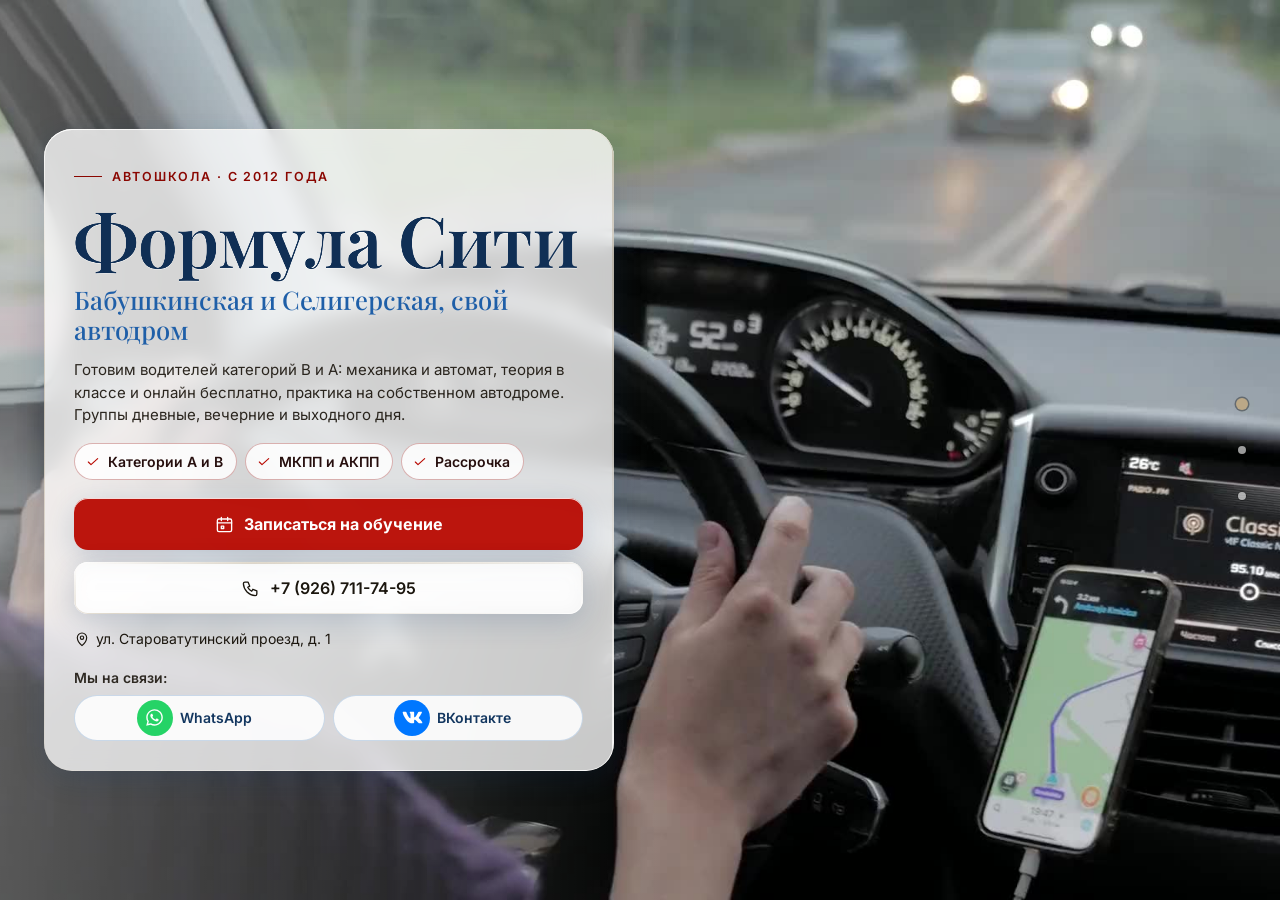
==== index.html @ 8aeedddc "Автошкола: этап 1 — главная, цены, контакты" ====
<!DOCTYPE html>
<html lang="ru" data-theme="light">
<head>
<meta charset="utf-8">
<meta name="viewport" content="width=device-width, initial-scale=1, viewport-fit=cover">
<title>Автошкола «Формула Сити» в Москве — категории A и B, метро Бабушкинская</title>
<meta name="description" content="Автошкола «Формула Сити» в Москве: права категории B на механике и автомате, категория A, рассрочка без процентов. Курс B — от 25 000 ₽. Телефон +7 (926) 711-74-95.">
<meta name="robots" content="noindex, nofollow, noarchive">
<meta name="geo.region" content="RU-SPE">
<meta name="geo.placename" content="Санкт-Петербург">
<meta name="geo.position" content="59.8944504;30.4585142">
<meta name="ICBM" content="59.8944504, 30.4585142">
<meta property="og:type" content="website">
<meta property="og:locale" content="ru_RU">
<meta property="og:site_name" content="Автошкола «Формула Сити»">
<meta property="og:title" content="Автошкола «Формула Сити» в Москве — категории A и B, метро Бабушкинская">
<meta property="og:description" content="Автошкола «Формула Сити» в Москве: права категории B на механике и автомате, категория A, рассрочка без процентов. Курс B — от 25 000 ₽. Телефон +7 (926) 711-74-95.">
<meta name="twitter:card" content="summary_large_image">
<meta name="twitter:title" content="Автошкола «Формула Сити» в Москве — категории A и B, метро Бабушкинская">
<meta name="twitter:description" content="Автошкола «Формула Сити» в Москве: права категории B на механике и автомате, категория A, рассрочка без процентов. Курс B — от 25 000 ₽. Телефон +7 (926) 711-74-95.">
<meta name="theme-color" content="#fef1f0">
<link rel="icon" href="data:image/svg+xml,%3Csvg%20xmlns%3D%22http%3A//www.w3.org/2000/svg%22%20viewBox%3D%220%200%2064%2064%22%3E%3Crect%20width%3D%2264%22%20height%3D%2264%22%20rx%3D%2214%22%20fill%3D%22%231f5fa8%22/%3E%3Ccircle%20cx%3D%2232%22%20cy%3D%2232%22%20r%3D%2217%22%20fill%3D%22none%22%20stroke%3D%22%23fff%22%20stroke-width%3D%225%22/%3E%3Ccircle%20cx%3D%2232%22%20cy%3D%2232%22%20r%3D%225%22%20fill%3D%22%23ffc54d%22/%3E%3C/svg%3E">
<script>document.documentElement.classList.add('js');try{var _i=parseInt(localStorage.getItem('nb_fs2'),10),_f=[1,1.15,1.3,1.5][_i];if(_f)document.documentElement.style.setProperty('--fs',_f)}catch(e){}</script>
<style id="hero-timing">:root{--hero-d:1.2s}</style>
<link rel="preload" as="image" href="img/hero-poster.jpg" fetchpriority="high">
<!-- шрифты лежат внутри сайта: Google Fonts у российской аудитории режется -->
<style>
@font-face{font-family:'Inter';font-style:normal;font-weight:400;font-display:swap;src:url(assets/fonts/inter-400-cyrillic-ext.woff2) format('woff2');unicode-range:U+0460-052F, U+1C80-1C8A, U+20B4, U+2DE0-2DFF, U+A640-A69F, U+FE2E-FE2F}
@font-face{font-family:'Inter';font-style:normal;font-weight:400;font-display:swap;src:url(assets/fonts/inter-400-cyrillic.woff2) format('woff2');unicode-range:U+0301, U+0400-045F, U+0490-0491, U+04B0-04B1, U+2116}
@font-face{font-family:'Inter';font-style:normal;font-weight:400;font-display:swap;src:url(assets/fonts/inter-400-latin-ext.woff2) format('woff2');unicode-range:U+0100-02BA, U+02BD-02C5, U+02C7-02CC, U+02CE-02D7, U+02DD-02FF, U+0304, U+0308, U+0329, U+1D00-1DBF, U+1E00-1E9F, U+1EF2-1EFF, U+2020, U+20A0-20AB, U+20AD-20C0, U+2113, U+2C60-2C7F, U+A720-A7FF}
@font-face{font-family:'Inter';font-style:normal;font-weight:400;font-display:swap;src:url(assets/fonts/inter-400-latin.woff2) format('woff2');unicode-range:U+0000-00FF, U+0131, U+0152-0153, U+02BB-02BC, U+02C6, U+02DA, U+02DC, U+0304, U+0308, U+0329, U+2000-206F, U+20AC, U+2122, U+2191, U+2193, U+2212, U+2215, U+FEFF, U+FFFD}
@font-face{font-family:'Inter';font-style:normal;font-weight:500;font-display:swap;src:url(assets/fonts/inter-500-cyrillic-ext.woff2) format('woff2');unicode-range:U+0460-052F, U+1C80-1C8A, U+20B4, U+2DE0-2DFF, U+A640-A69F, U+FE2E-FE2F}
@font-face{font-family:'Inter';font-style:normal;font-weight:500;font-display:swap;src:url(assets/fonts/inter-500-cyrillic.woff2) format('woff2');unicode-range:U+0301, U+0400-045F, U+0490-0491, U+04B0-04B1, U+2116}
@font-face{font-family:'Inter';font-style:normal;font-weight:500;font-display:swap;src:url(assets/fonts/inter-500-latin-ext.woff2) format('woff2');unicode-range:U+0100-02BA, U+02BD-02C5, U+02C7-02CC, U+02CE-02D7, U+02DD-02FF, U+0304, U+0308, U+0329, U+1D00-1DBF, U+1E00-1E9F, U+1EF2-1EFF, U+2020, U+20A0-20AB, U+20AD-20C0, U+2113, U+2C60-2C7F, U+A720-A7FF}
@font-face{font-family:'Inter';font-style:normal;font-weight:500;font-display:swap;src:url(assets/fonts/inter-500-latin.woff2) format('woff2');unicode-range:U+0000-00FF, U+0131, U+0152-0153, U+02BB-02BC, U+02C6, U+02DA, U+02DC, U+0304, U+0308, U+0329, U+2000-206F, U+20AC, U+2122, U+2191, U+2193, U+2212, U+2215, U+FEFF, U+FFFD}
@font-face{font-family:'Inter';font-style:normal;font-weight:600;font-display:swap;src:url(assets/fonts/inter-600-cyrillic-ext.woff2) format('woff2');unicode-range:U+0460-052F, U+1C80-1C8A, U+20B4, U+2DE0-2DFF, U+A640-A69F, U+FE2E-FE2F}
@font-face{font-family:'Inter';font-style:normal;font-weight:600;font-display:swap;src:url(assets/fonts/inter-600-cyrillic.woff2) format('woff2');unicode-range:U+0301, U+0400-045F, U+0490-0491, U+04B0-04B1, U+2116}
@font-face{font-family:'Inter';font-style:normal;font-weight:600;font-display:swap;src:url(assets/fonts/inter-600-latin-ext.woff2) format('woff2');unicode-range:U+0100-02BA, U+02BD-02C5, U+02C7-02CC, U+02CE-02D7, U+02DD-02FF, U+0304, U+0308, U+0329, U+1D00-1DBF, U+1E00-1E9F, U+1EF2-1EFF, U+2020, U+20A0-20AB, U+20AD-20C0, U+2113, U+2C60-2C7F, U+A720-A7FF}
@font-face{font-family:'Inter';font-style:normal;font-weight:600;font-display:swap;src:url(assets/fonts/inter-600-latin.woff2) format('woff2');unicode-range:U+0000-00FF, U+0131, U+0152-0153, U+02BB-02BC, U+02C6, U+02DA, U+02DC, U+0304, U+0308, U+0329, U+2000-206F, U+20AC, U+2122, U+2191, U+2193, U+2212, U+2215, U+FEFF, U+FFFD}
@font-face{font-family:'Inter';font-style:normal;font-weight:700;font-display:swap;src:url(assets/fonts/inter-700-cyrillic-ext.woff2) format('woff2');unicode-range:U+0460-052F, U+1C80-1C8A, U+20B4, U+2DE0-2DFF, U+A640-A69F, U+FE2E-FE2F}
@font-face{font-family:'Inter';font-style:normal;font-weight:700;font-display:swap;src:url(assets/fonts/inter-700-cyrillic.woff2) format('woff2');unicode-range:U+0301, U+0400-045F, U+0490-0491, U+04B0-04B1, U+2116}
@font-face{font-family:'Inter';font-style:normal;font-weight:700;font-display:swap;src:url(assets/fonts/inter-700-latin-ext.woff2) format('woff2');unicode-range:U+0100-02BA, U+02BD-02C5, U+02C7-02CC, U+02CE-02D7, U+02DD-02FF, U+0304, U+0308, U+0329, U+1D00-1DBF, U+1E00-1E9F, U+1EF2-1EFF, U+2020, U+20A0-20AB, U+20AD-20C0, U+2113, U+2C60-2C7F, U+A720-A7FF}
@font-face{font-family:'Inter';font-style:normal;font-weight:700;font-display:swap;src:url(assets/fonts/inter-700-latin.woff2) format('woff2');unicode-range:U+0000-00FF, U+0131, U+0152-0153, U+02BB-02BC, U+02C6, U+02DA, U+02DC, U+0304, U+0308, U+0329, U+2000-206F, U+20AC, U+2122, U+2191, U+2193, U+2212, U+2215, U+FEFF, U+FFFD}
@font-face{font-family:'Playfair Display';font-style:normal;font-weight:500;font-display:swap;src:url(assets/fonts/playfair-display-500-cyrillic.woff2) format('woff2');unicode-range:U+0301, U+0400-045F, U+0490-0491, U+04B0-04B1, U+2116}
@font-face{font-family:'Playfair Display';font-style:normal;font-weight:500;font-display:swap;src:url(assets/fonts/playfair-display-500-latin-ext.woff2) format('woff2');unicode-range:U+0100-02BA, U+02BD-02C5, U+02C7-02CC, U+02CE-02D7, U+02DD-02FF, U+0304, U+0308, U+0329, U+1D00-1DBF, U+1E00-1E9F, U+1EF2-1EFF, U+2020, U+20A0-20AB, U+20AD-20C0, U+2113, U+2C60-2C7F, U+A720-A7FF}
@font-face{font-family:'Playfair Display';font-style:normal;font-weight:500;font-display:swap;src:url(assets/fonts/playfair-display-500-latin.woff2) format('woff2');unicode-range:U+0000-00FF, U+0131, U+0152-0153, U+02BB-02BC, U+02C6, U+02DA, U+02DC, U+0304, U+0308, U+0329, U+2000-206F, U+20AC, U+2122, U+2191, U+2193, U+2212, U+2215, U+FEFF, U+FFFD}
@font-face{font-family:'Playfair Display';font-style:normal;font-weight:600;font-display:swap;src:url(assets/fonts/playfair-display-600-cyrillic.woff2) format('woff2');unicode-range:U+0301, U+0400-045F, U+0490-0491, U+04B0-04B1, U+2116}
@font-face{font-family:'Playfair Display';font-style:normal;font-weight:600;font-display:swap;src:url(assets/fonts/playfair-display-600-latin-ext.woff2) format('woff2');unicode-range:U+0100-02BA, U+02BD-02C5, U+02C7-02CC, U+02CE-02D7, U+02DD-02FF, U+0304, U+0308, U+0329, U+1D00-1DBF, U+1E00-1E9F, U+1EF2-1EFF, U+2020, U+20A0-20AB, U+20AD-20C0, U+2113, U+2C60-2C7F, U+A720-A7FF}
@font-face{font-family:'Playfair Display';font-style:normal;font-weight:600;font-display:swap;src:url(assets/fonts/playfair-display-600-latin.woff2) format('woff2');unicode-range:U+0000-00FF, U+0131, U+0152-0153, U+02BB-02BC, U+02C6, U+02DA, U+02DC, U+0304, U+0308, U+0329, U+2000-206F, U+20AC, U+2122, U+2191, U+2193, U+2212, U+2215, U+FEFF, U+FFFD}
/* ===== Notary site — generator stylesheet (light warm base, dark theme by toggle) ===== */
:root{
  --p100:#665230; --p90:#97825e; --p80:#bba887; --p70:#c2b9a9; --p50:#dad5ce; --p40:#e0dedb;
  --p30:#eeece9; --p20:#f1f1f0; --p10:#f8f8f8; --n100:#0e0f11; --n90:#3c404b; --n10:#fff;

  --bg:var(--p10); --bg2:var(--p20); --bg3:var(--p30); --card:var(--n10); --text:var(--n100); --muted:var(--n90);
  --line:var(--p50); --line2:var(--p40); --accent:var(--p90); --accent-d:var(--p100); --accent-l:var(--p80); --accent-soft:var(--p30);
  --on-accent:#fff; --shadow:0 1px 10px rgba(51,51,51,.10); --shadow-lg:0 12px 40px rgba(30,24,10,.14);
  --hero-ov1:rgba(14,15,17,.72); --hero-ov2:rgba(14,15,17,.30); --sec-ov:rgba(248,248,248,.72);
  --ok:#2e8b57; --bad:#b4453b;
  /* те же цвета составляющими: rgba() понимают все браузеры, color-mix() — нет */
  --bg-rgb:248,248,248; --card-rgb:255,255,255; --accent-rgb:151,130,94; --ok-rgb:46,139,87;

  --zc:var(--fs); --fs:1; --vwu:calc(1vw / var(--fs)); --vhu:calc(1vh / var(--fs));   /* масштаб текста (А−/А+) и «честные» vw/vh под ним */
  --hdr-h:68px; --bar-h:70px; --vh:calc(100*var(--vhu)); --gap:24px; --radius:14px; --radius-s:10px;
  --font:"Inter",Tahoma,Arial,sans-serif; --serif:"Playfair Display",Georgia,"Times New Roman",serif;
  --ease:cubic-bezier(.65,.05,.36,1); --speed:520ms;
}
html[data-theme="dark"]{
  --bg:#17150f; --bg2:#1d1a13; --bg3:#252117; --card:#221e15; --text:#f1ebdf; --muted:#b9ae98;
  --line:#3a3325; --line2:#2f2a1e; --accent:#c9b17f; --accent-d:#e0cf9f; --accent-l:#8d7b58; --accent-soft:#2a251a;
  --on-accent:#17150f; --shadow:0 1px 12px rgba(0,0,0,.45); --shadow-lg:0 14px 40px rgba(0,0,0,.55);
  --hero-ov1:rgba(10,9,6,.80); --hero-ov2:rgba(10,9,6,.40); --sec-ov:rgba(16,15,12,.76);
  --bg-rgb:23,21,15; --card-rgb:34,30,21; --accent-rgb:201,177,127;
}

*,*::before,*::after{box-sizing:border-box}
/* А−/А+: весь сайт — шапка, плашки, меню, формы, окна — растёт пропорционально, как при увеличении масштаба в браузере */
html{-webkit-text-size-adjust:100%;scroll-behavior:auto;zoom:var(--fs,1)}
html,body{height:100%;margin:0;overflow:hidden;background:var(--bg);color:var(--text);
  font-family:var(--font);font-size:16px;line-height:1.55;-webkit-font-smoothing:antialiased}
body{overscroll-behavior:none;position:relative}
a{color:inherit;text-decoration:none}
img{display:block;max-width:100%}
button{font:inherit;color:inherit;background:none;border:0;padding:0;cursor:pointer}
input,select,textarea{font:inherit;color:inherit}
h1,h2,h3,h4,p{margin:0}
ul{margin:0;padding:0;list-style:none}
svg{display:block}
.ico{width:22px;height:22px;stroke:currentColor;fill:none;stroke-width:1.7;stroke-linecap:round;stroke-linejoin:round;flex:none}
.vh{position:absolute!important;width:1px;height:1px;overflow:hidden;clip:rect(0 0 0 0);white-space:nowrap}

/* ---------- typography helpers ---------- */
.kicker{display:inline-flex;align-items:center;gap:10px;font-size:13px;font-weight:600;letter-spacing:.14em;text-transform:uppercase;color:var(--accent)}
.kicker::before{content:"";width:28px;height:1px;background:var(--accent)}
.h2{font-size:clamp(26px,calc(3.2*var(--vwu,1vw)),40px);font-weight:600;letter-spacing:-.02em;line-height:1.12;margin-top:10px}
.lead{color:var(--muted);font-size:17px;max-width:640px;margin-top:12px}
.sec-head{margin-bottom:28px}
#contacts .sec-head{margin-bottom:18px}

/* ---------- buttons ---------- */
.btn{display:inline-flex;align-items:center;justify-content:center;gap:10px;min-height:48px;padding:0 22px;border-radius:999px;
  font-weight:600;font-size:15px;line-height:1;border:1.5px solid transparent;transition:background .25s,color .25s,border-color .25s,transform .2s,box-shadow .25s;white-space:nowrap}
.btn:active{transform:translateY(1px)}
.btn-primary{background:var(--accent-d);color:var(--on-accent);border-color:var(--accent-d)}
.btn-primary:hover{background:var(--accent);border-color:var(--accent);color:#fff}
html[data-theme="dark"] .btn-primary:hover{color:#17150f}
.btn-ghost{border-color:var(--line);color:var(--text);background:var(--card)}
.btn-ghost:hover{border-color:var(--accent);color:var(--accent-d)}
.btn-light{background:rgba(255,255,255,.14);color:#fff;border-color:rgba(255,255,255,.55);backdrop-filter:blur(6px)}
.btn-light:hover{background:#fff;color:var(--n100)}
.btn-white{background:#fff;color:var(--n100);border-color:#fff}
.btn-white:hover{background:var(--p30);border-color:var(--p30)}
.btn .ico{width:18px;height:18px}
.btn-sm{min-height:44px;padding:0 16px;font-size:14px}

/* ---------- header ---------- */
.hdr{position:fixed;top:0;left:0;right:0;height:var(--hdr-h);z-index:200;display:flex;align-items:center;
  zoom:calc(1 / var(--zc,1)); --vwu:1vw; --vhu:1vh;   /* А−/А+ шапку не трогают: она всегда как при 100 % (страница в zoom, шапка — встречный zoom) */
  background:rgba(var(--bg-rgb),.88);backdrop-filter:blur(12px);-webkit-backdrop-filter:blur(12px);
  border-bottom:1px solid var(--line2);transition:background .3s}
.hdr-in{width:100%;max-width:1280px;margin:0 auto;padding:0 28px;display:flex;align-items:center;gap:24px}
.brand{display:flex;align-items:center;gap:12px;min-width:0;min-height:44px}
.mono-img{object-fit:contain;background:#fff;padding:2px;box-sizing:border-box}
.mono{width:42px;height:42px;border-radius:12px;background:var(--accent-d);color:var(--on-accent);display:grid;place-items:center;
  font-family:var(--serif);font-size:20px;font-weight:600;flex:none;letter-spacing:.02em}
.brand-t{display:flex;flex-direction:column;line-height:1.15;min-width:0}
.brand-n{font-weight:600;font-size:15px;white-space:nowrap;overflow:hidden;text-overflow:ellipsis}
.brand-s{font-size:13px;color:var(--muted);white-space:nowrap;overflow:hidden;text-overflow:ellipsis}
.nav{display:flex;align-items:center;gap:4px;margin-left:auto}
.nav > li{position:relative}
.nav-a{display:inline-flex;align-items:center;gap:6px;min-height:44px;padding:10px 12px;border-radius:8px;font-size:14px;font-weight:500;color:var(--text);opacity:.8;transition:opacity .2s,background .2s}
.nav-a:hover,.nav-a.cur,.nav > li.open > .nav-a{opacity:1;background:var(--bg3)}
.nav-a .chev{width:14px;height:14px;transition:transform .25s}
.nav > li.open > .nav-a .chev{transform:rotate(180deg)}
.hdr-tools{display:flex;align-items:center;gap:6px;margin-left:8px}
.tool{width:44px;height:44px;border-radius:10px;display:grid;place-items:center;color:var(--text);opacity:.8;transition:background .2s,opacity .2s}
.tool:hover{background:var(--bg3);opacity:1}
.tool .ico{width:20px;height:20px}
.tool-lang{width:auto;padding:0 10px;gap:6px;font-size:13px;font-weight:600;letter-spacing:.04em;display:flex;align-items:center}
.lang-wrap{position:relative}
.lang-dd{position:absolute;right:0;top:calc(100% + 8px);background:var(--card);border:1px solid var(--line);border-radius:12px;box-shadow:var(--shadow-lg);
  padding:6px;min-width:190px;display:none;z-index:210}
.lang-wrap.open .lang-dd{display:block}
.lang-dd button,.lang-dd a{display:flex;width:100%;align-items:center;gap:10px;min-height:44px;padding:9px 12px;border-radius:8px;font-size:14px;text-align:left}
.lang-dd button:hover,.lang-dd a:hover{background:var(--bg3)}
.lang-dd button.cur,.lang-dd a.cur{color:var(--accent-d);font-weight:600}
.lang-dd b{font-size:13px;letter-spacing:.08em;width:26px;color:var(--muted)}
.hdr-book{margin-left:4px}
.burger{display:none}
.moon,.sun{display:none}
html[data-theme="dark"] .sun{display:block}
html:not([data-theme="dark"]) .moon{display:block}

/* mega menu */
.mega{position:absolute;left:50%;top:calc(100% + 10px);transform:translateX(-50%);width:min(980px,calc(calc(100*var(--vwu,1vw)) - 40px));
  background:var(--card);border:1px solid var(--line);border-radius:16px;box-shadow:var(--shadow-lg);padding:20px;display:none;z-index:210}
.nav > li.open > .mega{display:block}
.mega-head{display:flex;justify-content:space-between;align-items:baseline;gap:16px;padding:0 6px 14px;border-bottom:1px solid var(--line2);margin-bottom:12px}
.mega-head b{font-size:14px}
.mega-head span{font-size:13px;color:var(--muted)}
.mega-grid{display:grid;grid-template-columns:repeat(2,1fr);gap:4px}
.mega-it{display:flex;gap:12px;align-items:flex-start;padding:10px 12px;border-radius:10px;text-align:left;width:100%;transition:background .2s}
.mega-it:hover{background:var(--bg3)}
.mega-it .cic{width:38px;height:38px;border-radius:10px;background:var(--accent-soft);color:var(--accent-d);display:grid;place-items:center;flex:none}
.mega-it .cic .ico{width:20px;height:20px}
.mega-it b{display:block;font-size:14px;font-weight:600}
.mega-it small{display:block;font-size:13px;color:var(--muted);line-height:1.35;margin-top:2px}
.mega-it em{font-style:normal;font-size:13px;color:var(--accent);margin-top:3px;display:block}

/* mobile menu */
.mmenu{position:fixed;top:calc(var(--hdr-h) / var(--zc,1));left:0;right:0;bottom:var(--bar-h);z-index:190;background:var(--bg);overflow-y:auto;padding:14px 18px 30px;display:none}
.mmenu.open{display:block}
.mmenu a,.mmenu .macc > button{display:flex;align-items:center;justify-content:space-between;width:100%;padding:14px 6px;border-bottom:1px solid var(--line2);font-size:17px;font-weight:500;text-align:left}
.mmenu .macc > button .chev{width:18px;height:18px;transition:transform .25s}
.mmenu .macc.open > button .chev{transform:rotate(180deg)}
.mmenu .macc-list{display:none;padding:4px 0 8px}
.mmenu .macc.open .macc-list{display:block}
.mmenu .macc-list button{display:flex;align-items:center;gap:12px;width:100%;padding:11px 8px;border-radius:10px;text-align:left;font-size:15px}
.mmenu .macc-list button:hover{background:var(--bg3)}
.mmenu .macc-list .cic{width:32px;height:32px;border-radius:8px;background:var(--accent-soft);color:var(--accent-d);display:grid;place-items:center;flex:none}
.mmenu .macc-list .cic .ico{width:17px;height:17px}
.mmenu-foot{display:flex;flex-wrap:wrap;gap:8px;margin-top:18px}
.mmenu-foot .btn{flex:1}

/* ---------- full-page scroller ---------- */
.fp{position:relative;width:100%;height:var(--vh);overflow:hidden}
.fp-track{will-change:transform;transition:transform var(--speed) var(--ease)}
.fp-track.no-anim{transition:none}
.sec{position:relative;height:var(--vh);width:100%;overflow:hidden}
.sec-scroll{height:100%;overflow-y:auto;overflow-x:hidden;display:flex;flex-direction:column;
  padding:calc(var(--hdr-h) / var(--zc,1) + 20px) 28px calc(var(--bar-h) + 96px);-webkit-overflow-scrolling:touch;scrollbar-width:thin;scrollbar-color:var(--line) transparent}
.wrap{margin:auto;width:100%;max-width:1180px}
.sec-alt{background:var(--bg2)}

/* reveal animation */
.rv{opacity:0;transform:translateY(18px);transition:opacity .7s ease,transform .7s ease;transition-delay:calc(var(--i,0) * 90ms)}
.sec.active .rv{opacity:1;transform:none}

/* side dots */
.dots{position:fixed;right:16px;top:50%;transform:translateY(-50%);z-index:150;display:flex;flex-direction:column;gap:2px}
.dots button{position:relative;width:44px;height:44px;display:grid;place-items:center}
.dots button::after{content:"";width:8px;height:8px;border-radius:50%;background:var(--muted);opacity:.45;transition:transform .25s,opacity .25s,background .25s}
.dots button:hover::after{opacity:.9}
.dots button.cur::after{background:var(--accent);opacity:1;transform:scale(1.5)}
.dots button span{position:absolute;right:32px;top:50%;transform:translateY(-50%) translateX(6px);background:var(--n100);color:#fff;font-size:13px;
  padding:5px 10px;border-radius:6px;white-space:nowrap;opacity:0;pointer-events:none;transition:opacity .2s,transform .2s}
.dots button:hover span{opacity:1;transform:translateY(-50%)}
.sec-hero ~ .dots{color:#fff}
body[data-sec="0"] .dots button::after{background:#fff}
body[data-sec="0"] .dots button.cur::after{background:var(--p80)}

.sec:not(.sec-hero) .sec-scroll{position:relative;z-index:1}

.status{display:inline-flex;align-items:center;gap:8px;padding:8px 14px 8px 10px;border-radius:999px;background:rgba(255,255,255,.12);border:1px solid rgba(255,255,255,.28);font-size:13px;backdrop-filter:blur(6px)}
.status i{width:9px;height:9px;border-radius:50%;background:#7bd389;box-shadow:0 0 0 3px rgba(123,211,137,.28)}
.status.closed i{background:#f08a7e;box-shadow:0 0 0 3px rgba(240,138,126,.28)}
.status.soon i{background:#f0c674;box-shadow:0 0 0 3px rgba(240,198,116,.28)}
.status span{opacity:.85}
.addr-link{display:inline-flex;align-items:center;gap:6px;border-bottom:1px solid currentColor;padding:13px 0 14px;margin:-13px 0 -14px;transition:color .2s}
.addr-link:hover{color:var(--accent)}
.addr-link .ico{width:16px;height:16px}

/* ---------- services ---------- */
.svc-grid{display:grid;grid-template-columns:repeat(5,1fr);gap:14px}
.svc{display:flex;flex-direction:column;align-items:flex-start;gap:10px;padding:18px 16px 16px;border-radius:var(--radius);background:var(--card);border:1px solid var(--line2);
  text-align:left;min-height:170px;transition:transform .25s,box-shadow .25s,border-color .25s;position:relative}
.svc:hover{transform:translateY(-3px);box-shadow:var(--shadow-lg);border-color:var(--accent-l)}
.svc .cic{width:44px;height:44px;border-radius:12px;background:var(--accent-soft);color:var(--accent-d);display:grid;place-items:center}
.svc b{font-size:15px;font-weight:600;line-height:1.3}
.svc small{font-size:13px;color:var(--muted);line-height:1.35}
.svc em{font-style:normal;font-size:13px;color:var(--accent);margin-top:auto;padding-top:6px;display:inline-flex;align-items:center;gap:4px}
.svc em .ico{width:12px;height:12px}

/* ---------- about ---------- */
.about{display:grid;grid-template-columns:1.15fr .85fr;gap:48px;align-items:start}
.about-txt p{color:var(--muted);margin-top:14px;font-size:16px}
.about-txt p:first-of-type{color:var(--text)}
.quote{margin-top:22px;padding:16px 20px;border-left:3px solid var(--accent);background:var(--card);border-radius:0 12px 12px 0;font-family:var(--serif);font-size:18px;line-height:1.45;color:var(--text)}
.creds{display:grid;gap:10px}
.cred{display:flex;gap:14px;align-items:center;padding:14px 16px;border-radius:12px;background:var(--card);border:1px solid var(--line2)}
.cred .cic{width:40px;height:40px;border-radius:10px;background:var(--accent-soft);color:var(--accent-d);display:grid;place-items:center;flex:none}
.cred .cic .ico{width:20px;height:20px}
.cred small{display:block;font-size:13px;color:var(--muted);text-transform:uppercase;letter-spacing:.06em}
.cred b{display:block;font-size:15px;font-weight:600;line-height:1.3}
.chips{display:flex;flex-wrap:wrap;gap:8px;margin-top:16px}
.chips li{padding:8px 14px;border-radius:999px;border:1px solid var(--accent-l);color:var(--accent-d);font-size:13.5px;font-weight:500;background:var(--card)}
.strong-lbl{margin-top:22px;font-size:13px;text-transform:uppercase;letter-spacing:.1em;color:var(--muted)}

/* ---------- how ---------- */
.steps{display:grid;grid-template-columns:repeat(5,1fr);gap:16px;position:relative;margin-top:14px}
.steps::before{content:"";position:absolute;left:8%;right:8%;top:30px;height:1px;background:var(--line)}
.step{position:relative;padding:0 8px}
.step-n{width:60px;height:60px;border-radius:50%;background:var(--card);border:1.5px solid var(--accent-l);color:var(--accent-d);display:grid;place-items:center;
  font-family:var(--serif);font-size:24px;font-weight:600;position:relative;z-index:1;transition:background .4s,color .4s}
.sec.active .step-n{animation:pop .6s var(--ease) both;animation-delay:calc(var(--i) * 140ms + 150ms)}
@keyframes pop{0%{transform:scale(.6);opacity:0}60%{transform:scale(1.08);opacity:1}100%{transform:scale(1)}}
.step b{display:block;margin-top:16px;font-size:17px;font-weight:600}
.step p{color:var(--muted);font-size:14.5px;margin-top:6px}

/* ---------- reviews ---------- */
.reviews{display:grid;grid-template-columns:300px 1fr;gap:28px;align-items:start}
.rsum{background:var(--card);border:1px solid var(--line2);border-radius:var(--radius);padding:26px 24px;text-align:center}
.rsum .big{font-family:var(--serif);font-size:64px;line-height:1;font-weight:500;color:var(--accent-d)}
.stars{display:inline-flex;gap:3px;--fill:100%}
.stars svg{width:20px;height:20px}
.stars .st{fill:var(--line);stroke:none}
.stars .st.on{fill:#e7b73b}
.stars .st.half{fill:url(#halfgrad)}
.rsum .stars{margin-top:8px}
.rsum p{color:var(--muted);font-size:13.5px;margin-top:10px;line-height:1.4}
.rsum .btn{margin-top:16px;width:100%}
.rsum .gis{display:block;margin:10px 0 -14px;padding:14px 0;font-size:13px;color:var(--accent-d);text-decoration:underline;text-underline-offset:3px}
.rgrid{display:grid;grid-template-columns:repeat(2,1fr);gap:14px}
.rev{background:var(--card);border:1px solid var(--line2);border-radius:var(--radius);padding:20px;display:flex;flex-direction:column;gap:10px}
.rev .stars svg{width:15px;height:15px}
.rev p{font-size:14.5px;line-height:1.5;flex:1}
.rev p::before{content:"“";font-family:var(--serif);color:var(--accent);font-size:22px;line-height:0;margin-right:4px;vertical-align:-6px}
.rev-meta{display:flex;flex-wrap:wrap;justify-content:space-between;gap:4px 10px;align-items:baseline;font-size:13px;color:var(--muted)}
.rev-meta b{color:var(--text);font-weight:600}
.rev-src{display:inline-flex;align-items:center;gap:5px;white-space:nowrap;margin-left:auto}
.rev-src i{width:6px;height:6px;border-radius:50%;background:var(--accent)}
.rev-sample{color:var(--muted);font-style:italic;opacity:.85}
.rev-real{color:var(--accent-d);font-weight:600}
.rev-real i{background:var(--ok)}
.rev-is-real{border-color:var(--accent-l)}
.demo-note{margin-top:14px;max-width:760px;font-size:13.5px;line-height:1.45;color:var(--muted);background:var(--accent-soft);
  border-left:3px solid var(--accent);border-radius:0 8px 8px 0;padding:8px 12px}
.rnote{margin-top:14px;font-size:13px;color:var(--muted)}

/* ---------- faq ---------- */
.faq{display:grid;grid-template-columns:1fr 1fr;gap:0 32px;align-items:start}
.faq-col{display:flex;flex-direction:column}
.fq{border-bottom:1px solid var(--line)}
.fq > button{display:flex;width:100%;align-items:center;justify-content:space-between;gap:16px;min-height:44px;padding:16px 4px;text-align:left;font-weight:600;font-size:15.5px;line-height:1.35}
.fq > button .pl{width:26px;height:26px;border-radius:50%;border:1px solid var(--line);display:grid;place-items:center;flex:none;color:var(--accent-d);transition:transform .3s,background .3s}
.fq > button .pl .ico{width:14px;height:14px}
.fq.open > button .pl{transform:rotate(45deg);background:var(--accent-soft)}
.fq-a{display:grid;grid-template-rows:0fr;transition:grid-template-rows .35s var(--ease)}
.fq.open .fq-a{grid-template-rows:1fr}
.fq-a > div{overflow:hidden}
.fq-a p{color:var(--muted);font-size:14.5px;padding:0 4px 16px;line-height:1.55}
.fq-a .faq-note{font-size:13px;color:var(--accent-d);padding-bottom:6px}
.fq-a .faq-note:empty{display:none}

/* ---------- contacts ---------- */
.contacts{display:grid;grid-template-columns:1fr 1.05fr 1fr;gap:18px;align-items:stretch}
.contacts .cbox{padding:16px 18px}
.cbox{background:var(--card);border:1px solid var(--line2);border-radius:var(--radius);padding:20px}
.cl{display:grid;gap:12px}
.cl li{display:flex;gap:12px;align-items:flex-start}
.cl .cic{width:36px;height:36px;border-radius:10px;background:var(--accent-soft);color:var(--accent-d);display:grid;place-items:center;flex:none}
.cl .cic .ico{width:18px;height:18px}
.cl small{display:block;font-size:13px;color:var(--muted);text-transform:uppercase;letter-spacing:.06em}
.cl b{display:block;font-weight:500;font-size:15px;line-height:1.4}
.cl a.tel,.cl a.mail{display:block;padding:14px 0;margin:-14px 0}
.cl a.tel:hover,.cl a.mail:hover{color:var(--accent-d)}
.hours-link{display:inline-block;font-size:13px;color:var(--accent-d);text-decoration:underline;text-underline-offset:3px;padding:14px 0;margin:-14px 0}
.cl .msgs{display:flex;gap:8px;margin-top:4px;flex-wrap:wrap}
.cl .msgs a{display:inline-flex;align-items:center;gap:6px;padding:6px 10px;border-radius:8px;border:1px solid var(--line);font-size:13px;min-height:44px}
.cl .msgs a .ico{width:16px;height:16px}
.mapbox{display:flex;flex-direction:column;gap:12px;padding:12px}
.map{flex:1;min-height:280px;border-radius:10px;overflow:hidden;border:1px solid var(--line);background:var(--bg3);position:relative}
.map iframe{width:100%;height:100%;border:0;position:absolute;inset:0}
.map-actions{display:flex;gap:8px;flex-wrap:wrap}
.map-actions .btn{flex:1;min-height:44px;font-size:14px;padding:0 12px}

/* form */
.form h3{font-size:19px;font-weight:600}
.form .fdesc{color:var(--muted);font-size:13.5px;margin-top:6px}
.fg{display:grid;gap:8px;margin-top:12px}
.f2{display:grid;grid-template-columns:1fr 1fr;gap:10px}
.fld{display:flex;flex-direction:column;gap:4px}
.fld label{font-size:13px;color:var(--muted);font-weight:500}
.fld input,.fld select,.fld textarea{width:100%;background:var(--bg);border:1px solid var(--line);border-radius:10px;padding:8px 12px;font-size:14px;transition:border-color .2s,box-shadow .2s;min-height:44px}
.fld textarea{min-height:48px;resize:vertical}
.fld input:focus,.fld select:focus,.fld textarea:focus{outline:0;border-color:var(--accent);box-shadow:0 0 0 3px rgba(var(--accent-rgb),.22)}
.fld.err input,.fld.err select{border-color:var(--bad)}
.ferr{font-size:13px;color:var(--bad);display:none}
.fld.err .ferr{display:block}
.fnote{font-size:13px;color:var(--muted);margin-top:8px;line-height:1.4}
.fok{display:none;margin-top:10px;padding:10px 12px;border-radius:10px;background:rgba(var(--ok-rgb),.12);color:var(--ok);font-size:13.5px}
.fok.show{display:block}

.foot{margin-top:18px;padding-top:12px;padding-left:250px;flex-wrap:nowrap;align-items:flex-start;border-top:1px solid var(--line2);display:flex;justify-content:space-between;gap:16px;flex-wrap:wrap;font-size:13px;color:var(--muted)}
.foot p{max-width:none}
.foot .fl{white-space:nowrap;flex:none}
.foot .fl a{margin-left:14px;padding:14px 0;margin-top:-14px;margin-bottom:-14px;display:inline-block;min-width:44px;text-align:center;text-decoration:underline;text-underline-offset:3px}

/* ---------- bottom bar ---------- */
.bar{position:fixed;inset:auto 0 0;z-index:300;background:var(--card);box-shadow:0 -1px 10px rgba(51,51,51,.1);border-top:1px solid var(--line2);
  padding:6px 0;padding-bottom:calc(6px + env(safe-area-inset-bottom,0px))}
.bar-in{display:flex;justify-content:space-around;align-items:center;max-width:1080px;margin:0 auto}
.bi{display:flex;flex-direction:column;align-items:center;gap:5px;padding:8px 24px;border-radius:10px;font-size:13.5px;line-height:1;color:var(--text);opacity:.65;
  transition:opacity .3s,background .3s,color .3s;flex:1;max-width:190px;min-width:0}
.bi span{white-space:nowrap;max-width:100%;overflow:hidden;text-overflow:ellipsis}
.bi .ico{width:24px;height:24px}
.bi:hover{opacity:1;background:var(--bg3)}
.bi.cur{opacity:1;color:var(--accent-d)}


/* ---------- modals ---------- */
.modal{position:fixed;inset:0;z-index:400;background:rgba(14,15,17,.62);display:none;align-items:center;justify-content:center;padding:20px}
.modal.open{display:flex}
.mbox{background:var(--card);color:var(--text);border-radius:18px;width:100%;max-width:560px;max-height:min(calc(86*var(--vhu,1vh)),860px);overflow:auto;padding:26px 26px 22px;position:relative;box-shadow:var(--shadow-lg);
  animation:mup .3s var(--ease)}
@keyframes mup{from{opacity:0;transform:translateY(16px) scale(.98)}to{opacity:1;transform:none}}
.mbox-lg{max-width:760px}
.mclose{position:absolute;top:12px;right:12px;width:44px;height:44px;border-radius:50%;display:grid;place-items:center;color:var(--muted)}
.mclose:hover{background:var(--bg3);color:var(--text)}
.mbox h3{font-size:22px;font-weight:600;padding-right:36px}
.mbox .msub{color:var(--muted);font-size:14px;margin-top:4px}
.hours-t{width:100%;border-collapse:collapse;margin-top:16px;font-size:15px}
.hours-t td{padding:9px 6px;border-bottom:1px solid var(--line2)}
.hours-t td:last-child{text-align:right;font-weight:500;white-space:nowrap}
.hours-t tr.today td{color:var(--accent-d);font-weight:600}
.hours-t tr.today td:first-child::after{content:" · " attr(data-today);font-weight:400;font-size:13px;color:var(--muted)}
.hours-t tr.off td:last-child{color:var(--muted);font-weight:400}
.mnote{margin-top:14px;padding:12px 14px;border-radius:10px;background:var(--bg2);font-size:13.5px;color:var(--muted)}
.mnote b{display:block;color:var(--text);margin-bottom:3px;font-size:13px}
.mcontacts{display:flex;flex-wrap:wrap;gap:8px;margin-top:14px}
.mcontacts a{display:inline-flex;align-items:center;gap:7px;min-height:44px;padding:9px 13px;border-radius:10px;border:1px solid var(--line);font-size:13.5px}
.mcontacts a .ico{width:16px;height:16px}
.mcontacts a:hover{border-color:var(--accent)}
/* способы записи: позвонить, написать на почту, заказать обратный звонок */
.bk-opts{display:grid;gap:10px;margin-top:14px}
.bk-opt{display:flex;align-items:center;gap:14px;min-height:60px;padding:10px 16px;border-radius:14px;border:1px solid var(--line);background:var(--bg3);color:var(--text);font-size:16px;font-weight:600;text-align:left;text-decoration:none;transition:border-color .2s,background .2s}
.bk-opt:hover{border-color:var(--accent);background:var(--accent-soft)}
.bk-opt .ico{width:24px;height:24px;color:var(--accent-d);flex:none}
.bk-opt small{display:block;font-weight:400;font-size:13px;color:var(--muted);margin-top:1px}
.mbox-book{max-width:440px}
/* оплата значками, подпись у общего телефона */
.pay-pills{display:flex;flex-wrap:wrap;gap:6px;margin-top:5px}
.pay-pill{display:inline-flex;align-items:center;gap:6px;padding:4px 11px 4px 9px;border-radius:999px;border:1px solid var(--line);background:var(--bg3);font-size:13px;font-weight:600;line-height:1.3;white-space:nowrap}
.pay-pill .ico{width:15px;height:15px;color:var(--accent-d)}
.pay-pill.pay-logo{background:#fff;border-color:rgba(0,0,0,.12);padding:3px 11px;min-height:28px}
.pay-pill.pay-logo img{display:block;height:17px;width:auto}
.pay-pill.pay-logo img[src$="sbp.svg"]{height:20px}

.brand-t{display:flex;flex-direction:column;justify-content:center;gap:2px;line-height:1.1;min-width:0}
.brand-s{display:block;font-size:10.5px;font-weight:600;letter-spacing:.16em;text-transform:uppercase;color:var(--muted);white-space:nowrap;overflow:visible;text-overflow:clip}
.brand-n{font-size:16px;font-weight:600;white-space:nowrap;overflow:visible;text-overflow:clip}
.nav-a{white-space:nowrap}
#navServices{position:static}
.mega{max-height:calc(calc(100*var(--vhu,1vh)) - var(--hdr-h) - 24px);overflow-y:auto;top:calc(100% + 6px);width:min(980px,calc(calc(100*var(--vwu,1vw)) - 32px))}
@media screen and (max-width:760px){.mega-grid{grid-template-columns:1fr}}
@media screen and (max-width:479px){.brand-t{display:flex}.brand-s{font-size:9px;letter-spacing:.14em}.brand-n{font-size:12.5px;white-space:normal;line-height:1.12}}
.bk-inline{grid-template-columns:repeat(3,1fr);gap:8px}
.bk-inline .bk-opt{flex-direction:column;justify-content:center;gap:5px;min-height:76px;padding:9px 6px;font-size:13.5px;text-align:center;line-height:1.2}
.bk-inline .bk-opt .ico{width:22px;height:22px}
.bk-inline .bk-opt small{display:none}
/* services modal */
.svc-list{margin-top:16px;display:grid;grid-template-columns:1fr 1fr;gap:6px}
.svc-list button{display:flex;gap:10px;align-items:center;width:100%;min-height:44px;text-align:left;padding:10px 12px;border-radius:10px;font-size:14px;line-height:1.35;border:1px solid var(--line2);background:var(--bg)}
.svc-list button:hover{border-color:var(--accent);background:var(--accent-soft)}
.svc-list button .ico{width:16px;height:16px;color:var(--accent);margin-top:2px}
.mhint{font-size:13px;color:var(--muted);margin-top:12px}
.mhead{display:flex;gap:14px;align-items:center;padding-right:36px}
.mhead .cic{width:48px;height:48px;border-radius:12px;background:var(--accent-soft);color:var(--accent-d);display:grid;place-items:center;flex:none}

/* ---------- responsive ---------- */
@media (max-width:1200px){
  .svc-grid{grid-template-columns:repeat(5,1fr)}
  .svc{min-height:160px;padding:14px}
  .svc small{display:none}
}
@media screen and (max-width:991px){
  :root{--hdr-h:62px}
  .nav,.hdr-book{display:none}
  .burger{display:grid}
  .hdr-in{padding:0 18px;gap:12px}
}
@media (max-width:991px){
  :root{--bar-h:64px}
  .sec-scroll{padding:calc(var(--hdr-h) / var(--zc,1) + 16px) 22px calc(var(--bar-h) + 96px)}
  .dots{right:8px;gap:8px}
  .dots button span{display:none}
  .svc-grid{grid-template-columns:repeat(3,1fr);gap:10px}
  .svc{min-height:0}
  .about{grid-template-columns:1fr;gap:22px}
  .steps{grid-template-columns:repeat(5,1fr);gap:10px}
  .step-n{width:48px;height:48px;font-size:20px}
  .step b{font-size:15px}.step p{font-size:13px}
  .reviews{grid-template-columns:1fr;gap:16px}
  .rsum{display:flex;align-items:center;gap:18px;text-align:left;padding:16px 18px}
  .rsum .big{font-size:44px}.rsum .stars{margin:0}.rsum p{margin:0;flex:1}.rsum .btn{margin:0;width:auto}.rsum .gis{display:none}
  .faq{grid-template-columns:1fr;gap:0}
  .contacts{grid-template-columns:1fr 1fr}
  .foot{padding-left:0}
  .contacts .form{grid-column:1 / -1}
  .map{min-height:240px}
  .bi{padding:10px 12px;font-size:13px}
}
@media (max-width:767px){
  :root{--bar-h:62px}
  .h2{font-size:26px}
  .lead{font-size:15px}
  .sec-head{margin-bottom:18px}
  .sec-scroll{padding-left:16px;padding-right:16px}
  .svc-grid{grid-template-columns:repeat(2,1fr);gap:10px}
  .svc{padding:12px;gap:8px}
  .svc .cic{width:36px;height:36px}
  .svc b{font-size:13.5px}
  .svc em{display:none}
  .steps{grid-template-columns:1fr;gap:12px}
  .steps::before{left:24px;right:auto;top:10px;bottom:10px;height:auto;width:1px}
  .step{display:grid;grid-template-columns:48px 1fr;gap:14px;align-items:start;padding:0}
  .step-n{grid-row:1 / span 2}
  .step b{margin-top:10px;grid-column:2}
  .step p{grid-column:2;margin-top:2px}
  .rgrid{display:flex;overflow-x:auto;gap:12px;scroll-snap-type:x mandatory;padding-bottom:8px;margin:0 -16px;padding-left:16px;padding-right:16px;scrollbar-width:none}
  .rgrid::-webkit-scrollbar{display:none}
  .rev{flex:0 0 82%;scroll-snap-align:start}
  .rsum{flex-wrap:wrap;gap:12px}
  .rsum p{flex-basis:100%}
  .contacts{grid-template-columns:1fr;gap:14px}
  .contacts .form{grid-column:auto}
  .cbox{padding:16px}
  .map{min-height:220px}
  .f2{grid-template-columns:1fr}
  .foot{flex-direction:column;gap:8px;padding-left:0}
  .bi{padding:8px 4px;font-size:13px;gap:4px}
  .bi .ico{width:22px;height:22px}
  .sec-scroll{padding-bottom:calc(var(--bar-h) + 66px)}
  .mmenu{padding-bottom:80px}
  .demo-note{font-size:13px;padding:7px 10px}
  .mbox{padding:22px 18px 18px;border-radius:16px}
  .svc-list{grid-template-columns:1fr}
  .dots{right:6px;gap:0}
  .dots button{width:44px;height:44px}
  .dots button::after{width:6px;height:6px}
}
@media screen and (max-width:479px){
  :root{--hdr-h:58px}
  .mono{width:36px;height:36px;font-size:17px;border-radius:10px}
  .brand-n{font-size:14px}
  /* тапы в шапке доведены до 44px (см. .tool ниже) — на самой узкой ширине
     текстовому названию рядом с логотипом уже не хватает места без обрезки,
     поэтому в шапке оставляем только логотип-ссылку */
  .tool{width:44px;height:44px}
  .tool-lang{padding:0 8px;width:auto}
  .tool-lang .ico{display:none}
}
@media (max-width:479px){
  :root{--bar-h:60px}
  .svc{padding:11px 10px}
  .svc b{font-size:13px}
  .bi{padding:6px 2px;font-size:13px;gap:4px;width:100%;max-width:none;letter-spacing:-.01em}
  .bi .ico{width:20px;height:20px}
  .bar{padding:5px 0}
  .cl b{font-size:14px}
}
@media (max-height:640px) and (min-width:768px){
  .svc{min-height:0}
}
@media (prefers-reduced-motion:reduce){
  .fp-track{transition-duration:0s}
  .rv{transition:none;opacity:1;transform:none}
}


/* пометка «демонстрационный проект» в подвале */
.foot-demo{margin-top:.5em;font-size:13px;line-height:1.45;opacity:.62}
.foot-demo a{padding:14px 0;margin:-14px 0;display:inline-block;min-width:44px;text-decoration:underline}

/* --- материалы конторы (перенесённый контент клиента) --- */
.info-links{display:flex;flex-wrap:wrap;gap:10px;justify-content:center;margin-top:26px}
.info-links .ilink{display:inline-flex;align-items:center;gap:8px;min-height:44px;padding:9px 16px;border-radius:999px;border:1px solid var(--line);background:var(--card);color:var(--text);font:inherit;font-size:14px;cursor:pointer;transition:background .2s,border-color .2s}
.info-links .ilink:hover{border-color:var(--accent-d);background:var(--bg-alt)}
.info-tabs{display:flex;flex-wrap:wrap;gap:8px;margin:14px 0 4px}
.info-tabs button{min-height:44px;padding:7px 13px;border-radius:999px;border:1px solid var(--line);background:transparent;color:var(--text);font:inherit;font-size:13px;cursor:pointer}
.info-tabs button[aria-selected="true"]{background:var(--accent-d);border-color:var(--accent-d);color:#fff}
.info-body{max-height:min(calc(56*var(--vhu,1vh)),520px);overflow:auto;margin-top:10px;padding-right:4px}
.info-note{font-size:13px;opacity:.7;margin:6px 0 10px}
.info-i{border-bottom:1px solid var(--line)}
.info-i > button{width:100%;display:flex;justify-content:space-between;align-items:center;gap:12px;padding:13px 2px;background:none;border:0;color:inherit;font:inherit;font-weight:600;text-align:left;cursor:pointer}
.info-i > button .pl{width:26px;height:26px;border-radius:50%;border:1px solid var(--line);display:grid;place-items:center;flex:none;color:var(--accent-d);transition:transform .3s,background .3s}
.info-i > button .pl .ico{width:14px;height:14px}
.info-i.open > button .pl{transform:rotate(45deg);background:var(--accent-soft)}
.info-i > div{display:none;padding:0 2px 14px;font-size:15px;line-height:1.62}
.info-i.open > div{display:block}
.info-i p{margin:0 0 10px}
.info-i h4{margin:14px 0 6px;font-size:15px}
.info-i ul{margin:0 0 10px;padding-left:20px}
.info-i li{margin:0 0 5px}
.info-i table{width:100%;border-collapse:collapse;margin:0 0 12px;font-size:14px}
.info-i th,.info-i td{border:1px solid var(--line);padding:7px 9px;text-align:left;vertical-align:top}
.info-f{display:inline-flex;align-items:center;gap:7px;margin:0 8px 8px 0;min-height:44px;padding:7px 12px;border:1px solid var(--line);border-radius:8px;font-size:13px;text-decoration:none;color:var(--accent-d)}
.info-src{display:block;font-size:13px;opacity:.55;margin-top:8px}

/* мобильный: экран должен помещаться целиком, без прокрутки внутри секции —
   поэтому убираем самое объёмное (встроенная карта заменяется кнопкой) и поджимаем формы */
@media (max-width:760px){
  .mapbox .map{display:none}
  .mapbox{padding:0;background:none;border:0}
  /* карточка со списком контактов на телефоне не нужна: адрес, телефон, часы —
     в нижней плашке; прячем её целиком, иначе остаётся пустая рамка */
  #contacts .cbox-info{display:none}
  .foot{padding-left:0;font-size:13px;gap:8px}
  .foot .fl{white-space:normal;flex:1 1 auto}
  .foot .fl a{margin:-14px 12px -14px 0;padding:14px 0;display:inline-block}
  .form .fld{margin-bottom:8px}
  .reviews .rev:nth-child(n+4){display:none}
  .creds .cred:nth-child(n+4){display:none}
  /* второстепенное на телефоне убираем: метро и оплата есть в модалке часов,
     язык и удобное время можно написать в комментарии */
  .cl li.li-metro,.cl li.li-payment{display:none}
  .fld-lang,.fld-time{display:none}
  .foot [data-i18n="foot_disclaimer"]{display:none}
  .foot{padding-top:10px;font-size:13px}
  #about .sec-head .lead,#contacts .sec-head .lead,.form .fnote{display:none}
  /* на телефоне адрес, часы и телефоны всегда под рукой в нижней плашке,
     поэтому на экране контактов оставляем форму и кнопки карты */
  #about .quote,#about .about-txt p:nth-of-type(3){display:none}
  .creds .cred:nth-child(n+3){display:none}
}

/* ---------- размер текста и режим для слабовидящих ---------- */
.tool-a span{font-weight:700;font-size:13px;line-height:1;letter-spacing:.01em}
#hcBtn[aria-pressed="true"]{border-color:var(--accent-d);color:var(--accent-d)}

html[data-hc="1"]{
  --bg:#000; --bg2:#000; --bg3:#000; --card:#000; --text:#fff; --muted:#fff;
  --line:#fff; --line2:#fff; --accent:#ffe14d; --accent-d:#ffe14d; --accent-l:#ffe14d;
  --accent-soft:#000; --on-accent:#000; --shadow:none; --shadow-lg:none;
  --hero-ov1:rgba(0,0,0,.9); --hero-ov2:rgba(0,0,0,.85); --sec-ov:rgba(0,0,0,.92);
  --bg-rgb:0,0,0; --card-rgb:0,0,0; --accent-rgb:255,225,77;
}
html[data-hc="1"] body{background:#000;color:#fff}
html[data-hc="1"] .sec-bg,html[data-hc="1"] .hero-bg,html[data-hc="1"] .sec-photo{display:none!important}
html[data-hc="1"] *{text-shadow:none!important;box-shadow:none!important;backdrop-filter:none!important}
html[data-hc="1"] .card,html[data-hc="1"] .tool,html[data-hc="1"] .btn,
html[data-hc="1"] .chip,html[data-hc="1"] .tag{border:2px solid #fff!important;background:#000!important;color:#fff!important}
html[data-hc="1"] .btn-primary{background:#ffe14d!important;color:#000!important;border-color:#ffe14d!important}
html[data-hc="1"] .btn-primary *{color:#000!important}
html[data-hc="1"] .sec-scroll :where(p,li,span,small,b,strong,h1,h2,h3,h4,td,th,div){color:#fff!important;opacity:1!important}
html[data-hc="1"] a:not(.btn):not(.nav-a){text-decoration:underline;color:#ffe14d!important}
html[data-hc="1"] :focus-visible{outline:3px solid #ffe14d;outline-offset:2px}

/* палец должен попадать и по ширине, не только по высоте — правило в самом
   конце файла, чтобы точно не быть перебитым медиа-запросами/темой выше */
.tool,.tool-lang,.brand{min-width:44px}

</style>
<link rel="stylesheet" href="css/etalon.css?v=20261112f">
<link rel="stylesheet" href="css/title-b.css?v=20261112f">
<link rel="stylesheet" href="css/nevo.css?v=20261112f">
<link rel="stylesheet" href="css/school.css?v=1">
<script type="application/ld+json">{"@context": "https://schema.org", "@type": "DrivingSchool", "name": "Автошкола «Формула Сити»", "telephone": "+7 (926) 711-74-95", "email": "info@formulacity.ru", "sameAs": ["https://vk.com/afc_drive_shcool"], "address": {"@type": "PostalAddress", "streetAddress": "ул. Староватутинский проезд, д. 1", "addressLocality": "Москва", "addressCountry": "RU"}, "geo": {"@type": "GeoCoordinates", "latitude": 55.8734439, "longitude": 37.675462}, "department": [{"@type": "DrivingSchool", "name": "Автошкола «Формула Сити» — Бабушкинская", "telephone": "+7 (926) 711-74-95", "address": {"@type": "PostalAddress", "streetAddress": "ул. Староватутинский проезд, д. 1 (вход со стороны дороги)", "addressLocality": "Москва", "addressCountry": "RU"}, "geo": {"@type": "GeoCoordinates", "latitude": 55.8734439, "longitude": 37.675462}}, {"@type": "DrivingSchool", "name": "Автошкола «Формула Сити» — Верхние Лихоборы / Селигерская", "telephone": "+7 (926) 711-74-95", "address": {"@type": "PostalAddress", "streetAddress": "ул. Бескудниковский бульвар, д. 15, к. 1", "addressLocality": "Москва", "addressCountry": "RU"}, "geo": {"@type": "GeoCoordinates", "latitude": 55.8644074, "longitude": 37.5590417}}], "hasOfferCatalog": {"@type": "OfferCatalog", "name": "Обучение вождению", "itemListElement": [{"@type": "Offer", "itemOffered": {"@type": "Course", "name": "B  — «Обмен прав», механика — Стоимость"}, "price": "25000", "priceCurrency": "RUB"}, {"@type": "Offer", "itemOffered": {"@type": "Course", "name": "B  — «Обмен прав», автомат — Стоимость"}, "price": "28000", "priceCurrency": "RUB"}, {"@type": "Offer", "itemOffered": {"@type": "Course", "name": "B  — «Минимал», механика — Стоимость"}, "price": "34000", "priceCurrency": "RUB"}, {"@type": "Offer", "itemOffered": {"@type": "Course", "name": "B  — «Минимал», автомат — Стоимость"}, "price": "37000", "priceCurrency": "RUB"}, {"@type": "Offer", "itemOffered": {"@type": "Course", "name": "B  — «Стандарт», механика — Стоимость"}, "price": "49000", "priceCurrency": "RUB"}, {"@type": "Offer", "itemOffered": {"@type": "Course", "name": "B  — «Стандарт», автомат — Стоимость"}, "price": "51000", "priceCurrency": "RUB"}]}}</script>
<style id="city-map-bg">
/* Фон раздела «Как нас найти» — картинка города школы */
#contacts .sec-bg{background:#1c2633}
#contacts .sec-bg .a4bg{display:none}
#contacts .sec-bg .city-bg{position:absolute;inset:0}
#contacts .sec-bg .city-bg img{opacity:1;object-fit:cover;object-position:50% 60%}
#contacts .sec-bg::after,html[data-theme="light"]:not([data-hc="1"]) #contacts .sec-bg::after{background:linear-gradient(180deg,rgba(10,22,40,.10) 0%,rgba(10,22,40,.30) 100%)}
html[data-theme="dark"] #contacts .sec-bg::after{background:rgba(5,12,24,.55)}
@media (max-width:760px){#contacts .sec-bg .city-bg img{object-position:50% 50%}}
</style>
</head>
<body data-sec="0">
<svg xmlns="http://www.w3.org/2000/svg" style="display:none" aria-hidden="true">
<!-- Font Awesome Free 5.13.0 by @fontawesome - https://fontawesome.com License - https://fontawesome.com/license/free (Icons: CC BY 4.0) --><symbol id="fa-wa" viewBox="0 0 448 512"><path fill="currentColor" stroke="none" d="M380.9 97.1C339 55.1 283.2 32 223.9 32c-122.4 0-222 99.6-222 222 0 39.1 10.2 77.3 29.6 111L0 480l117.7-30.9c32.4 17.7 68.9 27 106.1 27h.1c122.3 0 224.1-99.6 224.1-222 0-59.3-25.2-115-67.1-157zm-157 341.6c-33.2 0-65.7-8.9-94-25.7l-6.7-4-69.8 18.3L72 359.2l-4.4-7c-18.5-29.4-28.2-63.3-28.2-98.2 0-101.7 82.8-184.5 184.6-184.5 49.3 0 95.6 19.2 130.4 54.1 34.8 34.9 56.2 81.2 56.1 130.5 0 101.8-84.9 184.6-186.6 184.6zm101.2-138.2c-5.5-2.8-32.8-16.2-37.9-18-5.1-1.9-8.8-2.8-12.5 2.8-3.7 5.6-14.3 18-17.6 21.8-3.2 3.7-6.5 4.2-12 1.4-32.6-16.3-54-29.1-75.5-66-5.7-9.8 5.7-9.1 16.3-30.3 1.8-3.7.9-6.9-.5-9.7-1.4-2.8-12.5-30.1-17.1-41.2-4.5-10.8-9.1-9.3-12.5-9.5-3.2-.2-6.9-.2-10.6-.2-3.7 0-9.7 1.4-14.8 6.9-5.1 5.6-19.4 19-19.4 46.3 0 27.3 19.9 53.7 22.6 57.4 2.8 3.7 39.1 59.7 94.8 83.8 35.2 15.2 49 16.5 66.6 13.9 10.7-1.6 32.8-13.4 37.4-26.4 4.6-13 4.6-24.1 3.2-26.4-1.3-2.5-5-3.9-10.5-6.6z"/></symbol><symbol id="fa-tg" viewBox="0 0 448 512"><path fill="currentColor" stroke="none" d="M446.7 98.6l-67.6 318.8c-5.1 22.5-18.4 28.1-37.3 17.5l-103-75.9-49.7 47.8c-5.5 5.5-10.1 10.1-20.7 10.1l7.4-104.9 190.9-172.5c8.3-7.4-1.8-11.5-12.9-4.1L117.8 284 16.2 252.2c-22.1-6.9-22.5-22.1 4.6-32.7L418.2 66.4c18.4-6.9 34.5 4.1 28.5 32.2z"/></symbol><symbol id="fa-vk" viewBox="0 0 576 512"><path fill="currentColor" stroke="none" d="M545 117.7c3.7-12.5 0-21.7-17.8-21.7h-58.9c-15 0-21.9 7.9-25.6 16.7 0 0-30 73.1-72.4 120.5-13.7 13.7-20 18.1-27.5 18.1-3.7 0-9.4-4.4-9.4-16.9V117.7c0-15-4.2-21.7-16.6-21.7h-92.6c-9.4 0-15 7-15 13.5 0 14.2 21.2 17.5 23.4 57.5v86.8c0 19-3.4 22.5-10.9 22.5-20 0-68.6-73.4-97.4-157.4-5.8-16.3-11.5-22.9-26.6-22.9H38.8c-16.8 0-20.2 7.9-20.2 16.7 0 15.6 20 93.1 93.1 195.5C160.4 378.1 229 416 291.4 416c37.5 0 42.1-8.4 42.1-22.9 0-66.8-3.4-73.1 15.4-73.1 8.7 0 23.7 4.4 58.7 38.1 40 40 46.6 57.9 69 57.9h58.9c16.8 0 25.3-8.4 20.4-25-11.2-34.9-86.9-106.7-90.3-111.5-8.7-11.2-6.2-16.2 0-26.2.1-.1 72-101.3 79.4-135.6z"/></symbol>
<symbol id="ico-max" viewBox="0 0 24 24"><text x="12" y="15.6" text-anchor="middle" font-family="Arial,Helvetica,sans-serif" font-size="9.5" font-weight="700" fill="currentColor" stroke="none">max</text></symbol>
<symbol id="ico-home" viewBox="0 0 24 24"><path d="M3 11l9-8 9 8"/><path d="M5 10v10h14V10"/><path d="M10 20v-6h4v6"/></symbol>
<symbol id="ico-scroll" viewBox="0 0 24 24"><path d="M7 3h8l4 4v14H7z"/><path d="M15 3v4h4"/><path d="M10 12h6M10 16h6"/></symbol>
<symbol id="ico-heart" viewBox="0 0 24 24"><path d="M12 20s-7-4.4-7-10a4 4 0 0 1 7-2.5A4 4 0 0 1 19 10c0 5.6-7 10-7 10z"/></symbol>
<symbol id="ico-key" viewBox="0 0 24 24"><circle cx="8" cy="15" r="4"/><path d="M11 12l9-9M15 8l2 2M18 5l2 2"/></symbol>
<symbol id="ico-briefcase" viewBox="0 0 24 24"><rect x="3" y="7" width="18" height="13" rx="2"/><path d="M9 7V4h6v3M3 12h18"/></symbol>
<symbol id="ico-stamp" viewBox="0 0 24 24"><path d="M9 10V5a3 3 0 0 1 6 0v5"/><rect x="4" y="10" width="16" height="5" rx="1"/><path d="M7 15v4h10v-4"/></symbol>
<symbol id="ico-safe" viewBox="0 0 24 24"><rect x="3" y="4" width="18" height="16" rx="2"/><circle cx="12" cy="12" r="4"/><path d="M12 10v2l1.5 1.5M6 20v2M18 20v2"/></symbol>
<symbol id="ico-mail" viewBox="0 0 24 24"><rect x="3" y="5" width="18" height="14" rx="2"/><path d="M3 7l9 6 9-6"/></symbol>
<symbol id="ico-chip" viewBox="0 0 24 24"><rect x="6" y="6" width="12" height="12" rx="2"/><rect x="9" y="9" width="6" height="6"/><path d="M9 2v4M15 2v4M9 18v4M15 18v4M2 9h4M2 15h4M18 9h4M18 15h4"/></symbol>
<symbol id="ico-plus" viewBox="0 0 24 24"><circle cx="12" cy="12" r="9"/><path d="M12 8v8M8 12h8"/></symbol>
<symbol id="ico-plus-s" viewBox="0 0 24 24"><path d="M12 6v12M6 12h12"/></symbol>
<symbol id="ico-pin" viewBox="0 0 24 24"><path d="M12 22s7-6.2 7-12a7 7 0 0 0-14 0c0 5.8 7 12 7 12z"/><circle cx="12" cy="10" r="2.5"/></symbol>
<symbol id="ico-phone" viewBox="0 0 24 24"><path d="M5 4h4l2 5-2.5 1.5a11 11 0 0 0 5 5L15 13l5 2v4a2 2 0 0 1-2 2A16 16 0 0 1 3 6a2 2 0 0 1 2-2z"/></symbol>
<symbol id="ico-pen" viewBox="0 0 24 24"><path d="M4 20h4l10-10-4-4L4 16z"/><path d="M12.5 7.5l4 4"/></symbol>
<symbol id="ico-calendar" viewBox="0 0 24 24"><rect x="3" y="5" width="18" height="16" rx="2"/><path d="M3 10h18M8 3v4M16 3v4"/><path d="M8 14h3v3H8z"/></symbol>
<symbol id="ico-clock" viewBox="0 0 24 24"><circle cx="12" cy="12" r="9"/><path d="M12 7v5l3 2"/></symbol>
<symbol id="ico-telegram" viewBox="0 0 24 24"><path d="M21 4L3 11.5l6 2 2 6 3-4 5 3.5z"/><path d="M9 13.5l12-9.5"/></symbol>
<symbol id="ico-callback" viewBox="0 0 24 24"><path d="M5 4h4l2 5-2.5 1.5a11 11 0 0 0 5 5L15 13l5 2v4a2 2 0 0 1-2 2A16 16 0 0 1 3 6a2 2 0 0 1 2-2z"/><path d="M14.5 3.5h6v6M20.5 3.5l-6.5 6.5"/></symbol>
<symbol id="ico-metro" viewBox="0 0 24 24"><circle cx="12" cy="12" r="9"/><path d="M8 16V8l4 5 4-5v8"/></symbol>
<symbol id="ico-check" viewBox="0 0 24 24"><path d="M5 12l4 4L19 7"/></symbol>
<symbol id="ico-moon" viewBox="0 0 24 24"><path d="M20 14.5A8 8 0 0 1 9.5 4a8 8 0 1 0 10.5 10.5z"/></symbol>
<symbol id="ico-sun" viewBox="0 0 24 24"><circle cx="12" cy="12" r="4"/><path d="M12 2v2M12 20v2M2 12h2M20 12h2M4.9 4.9l1.4 1.4M17.7 17.7l1.4 1.4M4.9 19.1l1.4-1.4M17.7 6.3l1.4-1.4"/></symbol>
<symbol id="ico-globe" viewBox="0 0 24 24"><circle cx="12" cy="12" r="9"/><path d="M3 12h18M12 3a14 14 0 0 1 0 18M12 3a14 14 0 0 0 0 18"/></symbol>
<symbol id="ico-menu" viewBox="0 0 24 24"><path d="M4 7h16M4 12h16M4 17h16"/></symbol>
<symbol id="ico-x" viewBox="0 0 24 24"><path d="M6 6l12 12M18 6L6 18"/></symbol>
<symbol id="ico-chev" viewBox="0 0 24 24"><path d="M6 9l6 6 6-6"/></symbol>
<symbol id="ico-card" viewBox="0 0 24 24"><rect x="3" y="6" width="18" height="12" rx="2"/><path d="M3 10h18M7 15h4"/></symbol>
<symbol id="ico-cash" viewBox="0 0 24 24"><rect x="2.5" y="6" width="19" height="12" rx="2"/><circle cx="12" cy="12" r="2.6"/><path d="M6 12h.01M18 12h.01"/></symbol>
<symbol id="ico-shield" viewBox="0 0 24 24"><path d="M12 3l8 3v6c0 5-3.5 8-8 9-4.5-1-8-4-8-9V6z"/><path d="M9 12l2 2 4-4"/></symbol>
<symbol id="ico-hash" viewBox="0 0 24 24"><path d="M10 4L8 20M16 4l-2 16M4 9h17M3 15h17"/></symbol>
<symbol id="ico-users" viewBox="0 0 24 24"><circle cx="9" cy="8" r="3.5"/><path d="M2.5 20a6.5 6.5 0 0 1 13 0"/><circle cx="17" cy="9" r="2.5"/><path d="M15.5 14.5a5 5 0 0 1 6 5"/></symbol>
<symbol id="ico-award" viewBox="0 0 24 24"><circle cx="12" cy="9" r="6"/><path d="M8.5 14L7 22l5-3 5 3-1.5-8"/></symbol>
<symbol id="ico-route" viewBox="0 0 24 24"><circle cx="6" cy="18" r="2.5"/><circle cx="18" cy="6" r="2.5"/><path d="M8.5 18H14a3 3 0 0 0 0-6h-4a3 3 0 0 1 0-6h5.5"/></symbol>
<symbol id="ico-arrow" viewBox="0 0 24 24"><path d="M5 12h14M13 6l6 6-6 6"/></symbol>
<symbol id="ico-ext" viewBox="0 0 24 24"><path d="M14 4h6v6M20 4l-9 9"/><path d="M19 14v5a1 1 0 0 1-1 1H5a1 1 0 0 1-1-1V6a1 1 0 0 1 1-1h5"/></symbol>
<symbol id="ico-send" viewBox="0 0 24 24"><path d="M21 3L10 14"/><path d="M21 3l-7 18-4-7-7-4z"/></symbol>
<symbol id="ico-vk" viewBox="0 0 24 24"><rect x="3" y="3" width="18" height="18" rx="4"/><path d="M7 9c.5 4 2.5 6 5 6v-6m0 3c1.5 0 3-1.5 3-3m-3 3c1.5 0 3 1.5 3 3"/></symbol>
<symbol id="ico-copy" viewBox="0 0 24 24"><rect x="9" y="9" width="11" height="11" rx="2"/><path d="M5 15V6a2 2 0 0 1 2-2h9"/></symbol>
<symbol id="ico-eye" viewBox="0 0 24 24"><path d="M2 12s3.8-6.5 10-6.5S22 12 22 12s-3.8 6.5-10 6.5S2 12 2 12Z"/><circle cx="12" cy="12" r="3"/></symbol>
</svg>

<!-- ===== шапка: на первом экране скрыта, закрепляется со второго ===== -->
<header class="hdr" id="hdr">
  <div class="hdr-in">
    <a class="brand" href="#home" data-go="home" aria-label="Автошкола «Формула Сити»">
      <span class="brand-t"><span class="brand-s">Автошкола</span><span class="brand-n">Формула Сити</span></span>
    </a>
    <ul class="nav" id="nav"><li><a class="nav-a" href="#home" data-go="home">Главная</a></li><li><a class="nav-a" href="#services" data-go="services">Цены</a></li><li><a class="nav-a" href="#contacts" data-go="contacts">Филиалы</a></li><li><a class="nav-a" href="credits.html">О сайте</a></li></ul>
    <div class="hdr-tools">
      <div class="hdr-a11y" role="group" aria-label="Размер текста, контраст и тема">
        <button class="tool tool-a" id="fsDown" type="button" title="Мельче" aria-label="Мельче"><span>А−</span></button>
        <button class="tool tool-a" id="fsUp" type="button" title="Крупнее" aria-label="Крупнее"><span>А+</span></button>
        <button class="tool" id="hcBtn" type="button" title="Для слабовидящих" aria-label="Для слабовидящих" aria-pressed="false"><svg class="ico"><use href="#ico-eye"/></svg></button>
        <button class="tool" id="themeBtn" type="button" title="Тёмная / светлая тема" aria-label="Тёмная / светлая тема"><svg class="ico moon"><use href="#ico-moon"/></svg><svg class="ico sun"><use href="#ico-sun"/></svg></button>
      </div>
      <a class="btn btn-primary btn-sm hdr-book" href="#book" data-modal="bookModal">Записаться на обучение</a>
      <a class="hdr-tel" href="tel:+79267117495" aria-label="Позвонить +7 (926) 711-74-95"><svg class="ico"><use href="#ico-phone"/></svg><span>+7 (926) 711-74-95</span></a>
      <button class="tool burger" id="burger" type="button" aria-controls="mmenu" aria-expanded="false" aria-label="Меню"><svg class="ico"><use href="#ico-menu"/></svg></button>
    </div>
  </div>
</header>

<nav class="mmenu" id="mmenu" aria-label="Меню">
  <a href="#home" data-go="home"><span>Главная</span></a>
  <a href="#services" data-go="services"><span>Цены</span></a>
  <a href="#contacts" data-go="contacts"><span>Филиалы</span></a>
  <a href="credits.html"><span>О сайте</span></a>
  <div class="mm-set">
    <div class="mm-tools" role="group" aria-label="Размер текста, контраст и тема"><button type="button" data-proxy="#fsDown" aria-label="Мельче"><span>А−</span></button><button type="button" data-proxy="#fsUp" aria-label="Крупнее"><span>А+</span></button><button type="button" data-proxy="#hcBtn" aria-label="Для слабовидящих"><svg class="ico"><use href="#ico-eye"/></svg></button><button type="button" data-proxy="#themeBtn" aria-label="Тёмная / светлая тема"><svg class="ico moon"><use href="#ico-moon"/></svg><svg class="ico sun"><use href="#ico-sun"/></svg></button></div>
  </div>
  <div class="mmenu-foot">
    <a class="btn btn-primary" href="#book" data-modal="bookModal">Записаться на обучение</a>
    <a class="btn btn-ghost" href="tel:+79267117495"><svg class="ico"><use href="#ico-phone"/></svg>+7 (926) 711-74-95</a>
  </div>
</nav>

<main class="fp" id="fp">
  <div class="fp-track" id="track">

<!-- 1. HOME -->
    <section class="sec sec-hero active" id="home" data-title="nav_home">
      <div class="hero-bg" aria-hidden="true">
        <video class="hero-video" id="heroVideo" autoplay muted loop playsinline preload="auto" poster="img/hero-poster.jpg" disablepictureinpicture tabindex="-1"></video>
        <script>(function(){var v=document.getElementById('heroVideo');if(!v)return;var c=navigator.connection;if((window.matchMedia&&matchMedia('(prefers-reduced-motion:reduce)').matches)||(c&&c.saveData)){v.removeAttribute('autoplay');return}v.src=(window.matchMedia&&matchMedia('(max-width:768px)').matches)?'img/hero-video-mobile.mp4':'img/hero-video.mp4'})();</script>
        <canvas class="hero-clouds" id="heroClouds"></canvas>
      </div>
      <div class="sec-scroll"><div class="wrap">
        <div class="hero hero-plq glass glow">
          <span class="kicker rv" style="--i:0">Автошкола · с 2012 года</span>
          <h1 class="hero-h1"><span class="hw" id="heroWord">Формула Сити</span><span class="hn rv" style="--i:1">Бабушкинская и Селигерская, свой автодром</span></h1>
          <p class="hero-lead rv" style="--i:2">Готовим водителей категорий B и A: механика и автомат, теория в классе и онлайн бесплатно, практика на собственном автодроме. Группы дневные, вечерние и выходного дня.</p>
          <ul class="hero-cats rv" style="--i:3" aria-label="Обучение"><li><svg class="ico"><use href="#ico-check"/></svg>Категории A и B</li><li><svg class="ico"><use href="#ico-check"/></svg>МКПП и АКПП</li><li><svg class="ico"><use href="#ico-check"/></svg>Рассрочка</li></ul>
          <div class="hero-cta rv" style="--i:4">
            <a class="btn btn-glass btn-book glass glow" href="#book" data-modal="bookModal"><svg class="ico"><use href="#ico-calendar"/></svg><span>Записаться на обучение</span></a>
            <a class="btn btn-glass btn-call glass glow" href="tel:+79267117495"><svg class="ico"><use href="#ico-phone"/></svg><span>+7 (926) 711-74-95</span></a>
          </div>
          <p class="hero-addr rv" style="--i:5"><a class="addr-link" href="#contacts" data-go="contacts"><svg class="ico"><use href="#ico-pin"/></svg>ул. Староватутинский проезд, д. 1</a></p>
          <div class="hero-soc ac-soc2 rv" style="--i:6"><span class="soc-cap">Мы на связи:</span><a class="soc soc-wa" href="https://wa.me/79268777495" target="_blank" rel="noopener" aria-label="Написать в WhatsApp"><span class="soc-i"><svg><use href="#fa-wa"/></svg></span><span class="soc-n">WhatsApp</span></a><a class="soc soc-vk" href="https://vk.com/afc_drive_shcool" target="_blank" rel="noopener" aria-label="Мы во ВКонтакте"><span class="soc-i"><svg><use href="#fa-vk"/></svg></span><span class="soc-n">ВКонтакте</span></a></div>
        </div>
      </div></div>
    </section>

<!-- services -->
    <section class="sec nk-sec" id="services" data-title="nav_services">
      <div class="sec-bg" aria-hidden="true"><div class="a4bg vl-road" aria-hidden="true"><svg viewBox="0 0 1600 900" preserveAspectRatio="xMidYMax slice" focusable="false">
<rect class="vlr-band" x="0" y="520" width="1600" height="320"/><path class="vlr-edge" d="M0 524H1600M0 836H1600"/><path class="vlr-dash" d="M0 628H1600M0 732H1600"/><g class="vlr-v" style="--t:11s;--d:-2s"><g transform="translate(0 616)"><rect class="vlr-body" x="0" y="-38" width="150" height="34" rx="12"/><path class="vlr-body" d="M30 -38 L52 -66 H108 L128 -38Z"/><path class="vlr-glass" d="M58 -60 H104 L118 -40 H48Z"/><circle class="vlr-lamp" cx="146" cy="-24" r="5"/><circle class="vlr-wheel" cx="34" cy="-4" r="13"/><circle class="vlr-wheel" cx="118" cy="-4" r="13"/><rect class="vlr-plate" x="53.0" y="-35" width="44" height="26" rx="5"/><text class="vlr-plt" x="75" y="-15">B</text></g></g><g class="vlr-v" style="--t:15s;--d:-7s"><g transform="translate(0 720)"><rect class="vlr-body" x="0" y="-38" width="150" height="34" rx="12"/><path class="vlr-body" d="M30 -38 L52 -66 H108 L128 -38Z"/><path class="vlr-glass" d="M58 -60 H104 L118 -40 H48Z"/><circle class="vlr-lamp" cx="146" cy="-24" r="5"/><circle class="vlr-wheel" cx="34" cy="-4" r="13"/><circle class="vlr-wheel" cx="118" cy="-4" r="13"/><rect class="vlr-plate" x="53.0" y="-35" width="44" height="26" rx="5"/><text class="vlr-plt" x="75" y="-15">B</text></g></g><g class="vlr-v" style="--t:19s;--d:-12s"><g transform="translate(0 824)"><rect class="vlr-body" x="0" y="-38" width="150" height="34" rx="12"/><path class="vlr-body" d="M30 -38 L52 -66 H108 L128 -38Z"/><path class="vlr-glass" d="M58 -60 H104 L118 -40 H48Z"/><circle class="vlr-lamp" cx="146" cy="-24" r="5"/><circle class="vlr-wheel" cx="34" cy="-4" r="13"/><circle class="vlr-wheel" cx="118" cy="-4" r="13"/><rect class="vlr-plate" x="53.0" y="-35" width="44" height="26" rx="5"/><text class="vlr-plt" x="75" y="-15">B</text></g></g></svg></div></div>
      <div class="sec-scroll"><div class="wrap">
        <div class="sec-head glass glow"><span class="kicker rv" style="--i:0">Цены</span><h2 class="h2 rv" style="--i:1">Категория B: механика или автомат</h2></div>
        <div class="cbox ac-tbl ac-c1 rv"><div class="ac-tr ac-th"><span>Курс</span><span>Стоимость</span></div><div class="ac-tr"><span class="ac-c"><i>B</i> — «Обмен прав», механика<small>3 занятия по вождению</small></span><b>25&nbsp;000&nbsp;₽</b></div><div class="ac-tr"><span class="ac-c"><i>B</i> — «Обмен прав», автомат<small>3 занятия по вождению</small></span><b>28&nbsp;000&nbsp;₽</b></div><div class="ac-tr"><span class="ac-c"><i>B</i> — «Минимал», механика<small>10 занятий по вождению</small></span><b>34&nbsp;000&nbsp;₽</b></div><div class="ac-tr"><span class="ac-c"><i>B</i> — «Минимал», автомат<small>10 занятий по вождению</small></span><b>37&nbsp;000&nbsp;₽</b></div><div class="ac-tr"><span class="ac-c"><i>B</i> — «Стандарт», механика<small>20 занятий по вождению</small></span><b>49&nbsp;000&nbsp;₽</b></div><div class="ac-tr"><span class="ac-c"><i>B</i> — «Стандарт», автомат<small>20 занятий по вождению</small></span><b>51&nbsp;000&nbsp;₽</b></div></div><div class="cbox ac-extra rv" style="--i:2">Полный курс B: механика — <b>65 000&nbsp;₽</b> (57 часов, 28 занятий), автомат — <b>66 000&nbsp;₽</b> (56 часов, 27 занятий) · дополнительные занятия по вождению: МКПП и АКПП — <b>3 000&nbsp;₽</b> · категория A от <b>26 000&nbsp;₽</b></div>
        <ul class="a4-notes rv"><li><svg class="ico"><use href="#ico-calendar"/></svg><span>Группы: дневные, вечерние и выходного дня</span></li><li><svg class="ico"><use href="#ico-check"/></svg><span>Подача машины на первый экзамен в ГИБДД — бесплатно</span></li><li><svg class="ico"><use href="#ico-card"/></svg><span>Беспроцентная рассрочка, первый взнос от 5 000 ₽</span></li><li><svg class="ico"><use href="#ico-award"/></svg><span>Собственный автодром, занятия на нём включены в стоимость</span></li></ul>
        <div class="a4-cta rv"><a class="btn btn-primary" href="#book" data-modal="bookModal"><svg class="ico"><use href="#ico-calendar"/></svg><span>Записаться на обучение</span></a></div>
      </div></div>
    </section>

    

    

    

    

<!-- contacts -->
    <section class="sec nk-sec" id="contacts" data-title="nav_contacts">
      <div class="sec-bg" aria-hidden="true"><picture class="city-bg"><source media="(max-width:760px)" srcset="img/city-bg-m.jpg"><img src="img/city-bg.jpg" alt="" loading="lazy" decoding="async"></picture><div class="a4bg vl-scheme" aria-hidden="true"><svg viewBox="0 0 1600 900" preserveAspectRatio="xMidYMid slice" focusable="false"><path class="vls-wave" d="M0 820 C 300 790, 700 850, 1000 810 S 1400 780, 1600 820M0 860 C 400 830, 800 890, 1600 850"/><path id="vlr1" class="vls-route" d="M1276 347 Q837 621 324 553"/><circle class="vls-ring" cx="1276" cy="347" r="16" style="animation-delay:-0.00s"/><circle class="vls-pt" cx="1276" cy="347" r="9"/><circle class="vls-ring" cx="324" cy="553" r="16" style="animation-delay:-0.45s"/><circle class="vls-pt" cx="324" cy="553" r="9"/><circle class="vls-hub" cx="1276" cy="347" r="13"/><circle class="vls-dot" r="6"><animateMotion dur="4.9s" begin="-0.7s" repeatCount="indefinite"><mpath href="#vlr1"/></animateMotion></circle></svg></div></div>
      <div class="sec-scroll"><div class="wrap">
        <div class="sec-head glass glow"><span class="kicker rv" style="--i:0">Филиалы</span><h2 class="h2 rv" style="--i:1">Как нас найти</h2></div>
        <div class="contacts nk-contacts vl-contacts">
          <div class="cbox vl-offs rv"><ul class="vl-ol vl-flat"><li><span>Бабушкинская</span><a class="addr-link" href="https://yandex.ru/maps/?ll=37.675462,55.8734439&z=16&pt=37.675462,55.8734439" target="_blank" rel="noopener">ул. Староватутинский проезд, д. 1 (вход со стороны дороги)</a><span class="addr-note">пн–вс 11:00–20:00</span></li><li><span>Верхние Лихоборы / Селигерская</span><a class="addr-link" href="https://yandex.ru/maps/?ll=37.5590417,55.8644074&z=16&pt=37.5590417,55.8644074" target="_blank" rel="noopener">ул. Бескудниковский бульвар, д. 15, к. 1</a><span class="addr-note">пн–вс 11:00–20:00</span></li></ul><p class=vl-more>Записаться можно по телефону +7 (926) 711-74-95 или заказать звонок на сайте.</p></div>
          <div class="cbox mapbox rv" style="--i:3">
            <a class="map-static" href="https://yandex.ru/maps/?ll=37.6173,55.8689&z=11&pt=37.675462,55.8734439,pm2orm1~37.5590417,55.8644074,pm2orm2" target="_blank" rel="noopener" aria-label="Открыть карту в Яндекс Картах"><img src="img/map-static.webp" width="720" height="300" alt="Карта: адреса автошколы" loading="lazy" decoding="async"><span class="map-osm">© OpenStreetMap</span></a><div class="map"><iframe data-src="https://yandex.ru/map-widget/v1/?ll=37.6173,55.8689&z=11&pt=37.675462,55.8734439,pm2orm1~37.5590417,55.8644074,pm2orm2" title="Карта: Автошкола «Формула Сити»" allowfullscreen></iframe></div>
            <p class="vl-tel"><svg class="ico"><use href="#ico-phone"/></svg><a class="tel" href="tel:+79267117495">+7 (926) 711-74-95</a><span class="addr-note"><span class="nw">пн–вс</span> · <span class="nw">с 11:00 до 20:00</span></span><span class="addr-note">На странице категории A: <a class="tel" href="tel:+79267777495">+7 (926) 777-74-95</a></span></p>
            <p class="a4-mail"><svg class="ico"><use href="#ico-mail"/></svg><a class="mail" href="mailto:info@formulacity.ru">info@formulacity.ru</a> · <a href="https://vk.com/afc_drive_shcool" target="_blank" rel="noopener">ВКонтакте</a></p>
            <div class="map-actions"><button class="btn btn-ghost" type="button" data-modal="wayModal"><svg class="ico"><use href="#ico-metro"/></svg><span>Как добраться</span></button>
              <a class="btn btn-ghost" href="https://yandex.ru/maps/?ll=37.6173,55.8689&z=11&pt=37.675462,55.8734439,pm2orm1~37.5590417,55.8644074,pm2orm2" target="_blank" rel="noopener"><svg class="ico"><use href="#ico-ext"/></svg><span>На Яндекс.Картах</span></a></div>
          </div>
        </div>
      </div></div>
    </section>

    

    



  </div>
</main>

<!-- side dots -->
<nav class="dots" id="dots" aria-label="Разделы"></nav>

<!-- ===== bottom bar ===== -->
<nav class="bar" aria-label="Быстрые действия">
  <div class="bar-in">
    <a class="bi" href="https://yandex.ru/maps/?rtext=~55.8734439,37.675462&rtt=auto" target="_blank" rel="noopener"><svg class="ico"><use href="#ico-route"/></svg><span>Маршрут</span></a>
    <a class="bi" href="tel:+79267117495"><svg class="ico"><use href="#ico-phone"/></svg><span>Позвонить</span></a>
    <a class="bi" href="#mail" data-modal="mailModal"><svg class="ico"><use href="#ico-pen"/></svg><span>Написать</span></a>
    <a class="bi" href="#book" data-modal="bookModal"><svg class="ico"><use href="#ico-calendar"/></svg><span>Записаться</span></a>
    <a class="bi" href="#hours" data-modal="hoursModal"><svg class="ico"><use href="#ico-clock"/></svg><span>Часы</span></a>
    <a class="bi" href="mailto:info@formulacity.ru"><svg class="ico"><use href="#ico-mail"/></svg><span>Почта</span></a>
  </div>
</nav>

<!-- ===== modals ===== -->
<div class="modal" id="bookModal" role="dialog" aria-modal="true" aria-labelledby="bookTitle">
  <div class="mbox mbox-book flipc flipc-swap">
    <button class="mclose" type="button" title="Закрыть" aria-label="Закрыть"><svg class="ico"><use href="#ico-x"/></svg></button>
   <div class="flip-front">
    <h3 id="bookTitle">Как удобнее записаться на обучение?</h3>
    <div class="bk-opts">
      <button class="bk-opt" type="button" data-flip="tel"><svg class="ico"><use href="#ico-phone"/></svg><span><span>Позвонить</span><small>+7 (926) 711-74-95</small></span></button>
      <button class="bk-opt" type="button" data-flip="mail"><svg class="ico"><use href="#ico-mail"/></svg><span><span>Написать на почту</span><small>info@formulacity.ru</small></span></button>
      <button class="bk-opt" type="button" data-flip="cb"><svg class="ico"><use href="#ico-callback"/></svg><span><span>Заказать обратный звонок</span></span></button>
    </div>
   </div>
   <div class="flip-back" data-cb-back="md" aria-hidden="true"></div>
  </div>
</div>













<div class="modal" id="wayModal" role="dialog" aria-modal="true" aria-labelledby="wayModalT">
  <div class="mbox mbox-rev">
    <button class="mclose" type="button" title="Закрыть" aria-label="Закрыть"><svg class="ico"><use href="#ico-x"/></svg></button>
    <h3 id="wayModalT">Как добраться</h3>
    <div class="nk-mbody"><ul class="nk-list"><li>Бабушкинская — ул. Староватутинский проезд, д. 1 (вход со стороны дороги)</li><li>Верхние Лихоборы / Селигерская — ул. Бескудниковский бульвар, д. 15, к. 1</li></ul><p class="nk-note">Автошкола «Формула Сити»: метро Бабушкинская, ул. Староватутинский проезд, д. 1, и метро Верхние Лихоборы или Селигерская, ул. Бескудниковский бульвар, д. 15, к. 1.</p></div>
  </div>
</div>
<div class="modal" id="mailModal" role="dialog" aria-modal="true" aria-labelledby="mailTitle">
  <div class="mbox mbox-mail">
    <button class="mclose" type="button" title="Закрыть" aria-label="Закрыть"><svg class="ico"><use href="#ico-x"/></svg></button>
    <div id="mailBox"></div>
  </div>
</div>
<div class="modal" id="hoursModal" role="dialog" aria-modal="true" aria-labelledby="hoursTitle">
  <div class="mbox">
    <button class="mclose" type="button" title="Закрыть" aria-label="Закрыть"><svg class="ico"><use href="#ico-x"/></svg></button>
    <h3 id="hoursTitle">Часы работы</h3>
    <p class="msub">Телефон автошколы +7 (926) 711-74-95: пн–вс, с 11:00 до 20:00.</p>
    <table class="hours-t"><tbody id="hoursBody"></tbody></table>
        <div class="mnote"><b>Вне часов приёма</b><span>Оставьте заявку через форму на сайте или напишите на почту — ответим в ближайший рабочий день.</span></div>
    <div class="mcontacts">
      <a href="tel:+79267117495"><svg class="ico"><use href="#ico-phone"/></svg>+7 (926) 711-74-95</a>
      <a href="mailto:info@formulacity.ru"><svg class="ico"><use href="#ico-mail"/></svg>info@formulacity.ru</a>

      <a href="#book" data-modal="bookModal" class="mclose-go"><svg class="ico"><use href="#ico-calendar"/></svg><span>Записаться</span></a>
    </div>
  </div>
</div>


<script>window.SITE = {"hours_known": true, "slug": "formula-siti", "lang": "ru", "langs": ["ru"], "base": "", "name": "Автошкола «Формула Сити»", "name_ru": "Автошкола «Формула Сити»", "short_name": "Формула Сити", "url": "", "form_to": "info@formulacity.ru", "hours": {"mon": "11:00–20:00", "tue": "11:00–20:00", "wed": "11:00–20:00", "thu": "11:00–20:00", "fri": "11:00–20:00", "sat": "11:00–20:00", "sun": "11:00–20:00", "noappt": []}, "phones": ["+7 (926) 711-74-95"], "email": "info@formulacity.ru", "lat": 55.8734439, "lon": 37.675462, "i18n": {"ru": {"_name": "Русский", "_flag": "RU", "nav_home": "Главная", "nav_services": "Обучение и цены", "nav_about": "Об автошколе", "nav_how": "Поступление", "nav_reviews": "Отзывы", "nav_faq": "Вопросы", "nav_contacts": "Контакты", "nav_book": "Записаться", "theme_toggle": "Тёмная / светлая тема", "lang_label": "Язык", "btn_book": "Записаться на обучение", "btn_services": "Все услуги", "status_open": "Открыто сейчас", "status_closed": "Сейчас закрыто", "status_until": "до {t}", "status_opens": "откроется {d} в {t}", "status_today": "сегодня", "status_tomorrow": "завтра", "badge_reviews": "Отзывы на Яндекс.Картах", "badge_hint": "Открыть отзывы на Яндекс.Картах", "contacts_kicker": "Контакты", "contacts_title": "Как нас найти", "lbl_address": "Адрес", "lbl_metro": "Метро", "lbl_phone": "Телефоны", "lbl_email": "Почта", "lbl_hours": "Часы приёма", "lbl_payment": "Оплата", "btn_route": "Проложить маршрут", "btn_map": "Открыть на Яндекс.Картах", "hours_mf": "Пн–Пт", "hours_sat": "Сб", "hours_sun": "Вс", "form_title": "Записаться на приём", "form_desc": "Заполните форму — откроется ваш почтовый клиент с готовым письмом. Или позвоните +7 (926) 711-74-95.", "f_name": "Ваше имя", "f_phone": "Телефон", "f_lang": "Язык обращения", "f_service": "Направление", "f_service_ph": "Выберите направление", "f_time": "Удобное время", "f_time_ph": "Например: вторник после 15:00", "f_comment": "Комментарий", "f_comment_ph": "Кратко опишите задачу", "f_submit": "Отправить заявку", "f_note": "Нажимая кнопку, вы открываете письмо в своём почтовом приложении — проверьте и отправьте его.", "f_err_name": "Укажите имя", "f_err_phone": "Укажите телефон в формате +7 …", "f_err_service": "Выберите услугу", "f_sent": "Письмо сформировано и открыто в почтовой программе. Если оно не открылось (например, на телефоне нет почты) — скопируйте адрес и напишите нам вручную или позвоните +7 (926) 711-74-95.", "mail_subject": "Запись на обучение — автошкола «Формула Сити»", "mail_intro": "Заявка на обучение с сайта автошколы «Формула Сити»", "bar_route": "Маршрут", "bar_call": "Позвонить", "bar_write": "Написать", "bar_book": "Записаться", "bar_hours": "Часы", "bar_tg": "Telegram", "bar_mail": "Почта", "hm_title": "Часы работы", "hm_today": "сегодня", "hm_closed": "выходной", "hm_outside": "Вне часов работы", "hm_outside_text": "Оставьте заявку на сайте или напишите на почту — ответим, когда откроемся.", "day_mon": "Понедельник", "day_tue": "Вторник", "day_wed": "Среда", "day_thu": "Четверг", "day_fri": "Пятница", "day_sat": "Суббота", "day_sun": "Воскресенье", "modal_close": "Закрыть", "metro_prefix": "м. ", "aria_menu": "Меню", "aria_sections": "Разделы", "aria_quick": "Быстрые действия", "lang_switch": "Языки сайта", "mail_lbl_notary": "Автошкола", "mail_lbl_name": "Имя", "mail_lbl_phone": "Телефон", "mail_lbl_lang": "Язык", "mail_lbl_service": "Категория", "mail_lbl_time": "Удобное время", "mail_lbl_comment": "Комментарий", "mail_lbl_site": "Сайт", "lbl_messengers": "Мы на связи", "status_docs_last": "приём документов до {t}", "status_docs_over": "приём документов на сегодня закончен", "a11y_bigger": "Крупнее", "a11y_smaller": "Мельче", "a11y_contrast": "Для слабовидящих", "book_pick_title": "Как удобнее записаться?", "book_mail": "Написать на почту", "hours_line": "Пн 10:00–17:00; Вт 11:00–18:00; Ср — нет приёма; Чт 10:00–17:00; Пт 10:00–17:00; Сб, Вс — выходной", "hm_noappt": "нет приёма", "pay_cash": "Наличные", "pay_card": "Банковские карты", "cb_btn": "Заказать обратный звонок", "cb_title": "Заказать обратный звонок", "cb_sub": "Оставьте номер — откроется письмо в автошколу с просьбой перезвонить.", "cb_back": "Назад", "f_email": "Почта", "f_optional": "необязательно", "f_err_email": "Проверьте адрес почты", "cb_service": "Какое обучение нужно", "cb_service_ph": "Выберите направление", "cb_service_other": "Пока не знаю", "cb_time": "Удобное время для звонка", "cb_time_ph": "Например: завтра после 15:00", "cb_submit": "Заказать звонок", "cb_note": "Нажимая кнопку, вы открываете письмо в своём почтовом приложении — проверьте и отправьте его.", "cb_sent": "Письмо сформировано и открыто в почтовой программе. Если оно не открылось (например, на телефоне нет почты) — скопируйте адрес и напишите нам вручную или позвоните +7 (926) 711-74-95.", "mail_cb_subject": "Просьба перезвонить — автошкола «Формула Сити»", "mail_cb_intro": "Прошу перезвонить мне", "mail_cb_about": "по вопросу", "mail_cb_time": "Удобное время для звонка", "mail_lbl_email": "Почта", "mail_modal_title": "Написать на почту", "mail_modal_sub": "Заполните форму — откроется ваша почтовая программа с готовым письмом в автошколу.", "mail_addr_lbl": "Адрес для писем", "mail_copy": "Скопировать адрес", "mail_copied": "Адрес скопирован", "tel_title": "Позвонить", "tel_sub": "Звоните в часы приёма — ответим на вопросы и запишем на приём.", "phone_common": "учебная часть", "cat_B": "Категория B", "cat_IND": "Индивидуальное обучение", "cat_KID": "Детская автошкола", "cat_KAP": "Контраварийная подготовка", "cat_ADP": "Адаптация к своему автомобилю", "nav_docs": "Документы", "nav_team": "Преподаватели", "nav_admit": "Документы для поступления", "nav_more": "Отзывы и документы"}}, "svc": {}, "cats": [{"id": "B", "icon": "plus", "items": []}, {"id": "IND", "icon": "plus", "items": []}, {"id": "KID", "icon": "plus", "items": []}, {"id": "KAP", "icon": "plus", "items": []}, {"id": "ADP", "icon": "plus", "items": []}]};</script>
<script>
/* Notary site engine: full-page scroller, i18n, theme, menus, modals, hours status, form. No dependencies. */
(function () {
  'use strict';
  var S = window.SITE || {};
  var I18N = S.i18n || {};
  var LANGS = Object.keys(I18N);
  var $ = function (sel, root) { return (root || document).querySelector(sel); };
  var $$ = function (sel, root) { return Array.prototype.slice.call((root || document).querySelectorAll(sel)); };
  var html = document.documentElement, body = document.body;
  var lang = 'ru', dict = {};

  /* ---------- helpers ---------- */
  function fmt(str, vars) {
    return String(str).replace(/\{(\w+)\}/g, function (m, k) { return (vars && k in vars) ? vars[k] : (S.vars && k in S.vars ? S.vars[k] : m); });
  }
  function t(key, vars) { var v = dict[key]; if (v === undefined) v = (I18N.ru || {})[key]; if (v === undefined) return key; return fmt(v, vars); }
  function store(k, v) { try { if (v === undefined) return localStorage.getItem(k); localStorage.setItem(k, v); } catch (e) { return null; } }

  /* ---------- i18n ---------- */
  /* Every language is a separate static page (ru at the root, others in /<lang>/); the page already contains its
     dictionary (+ Russian as fallback), so applyLang only (re)fills the dynamic bits — hours table, status, dots. */
  function applyLang(code) {
    if (!I18N[code]) code = 'ru';
    lang = code; dict = I18N[code];
    html.setAttribute('lang', code === 'kg' ? 'ky' : code);
    $$('[data-i18n]').forEach(function (el) {
      var k = el.getAttribute('data-i18n'); var v = t(k);
      if (el.hasAttribute('data-i18n-html')) el.innerHTML = v; else el.textContent = v;
    });
    $$('[data-i18n-ph]').forEach(function (el) { el.setAttribute('placeholder', t(el.getAttribute('data-i18n-ph'))); });
    $$('[data-i18n-title]').forEach(function (el) { el.setAttribute('title', t(el.getAttribute('data-i18n-title'))); el.setAttribute('aria-label', t(el.getAttribute('data-i18n-title'))); });
    $$('.lang-dd [data-lang]').forEach(function (b) { b.classList.toggle('cur', b.getAttribute('data-lang') === code); });
    var cur = $('#langCur'); if (cur) cur.textContent = (dict._flag || code.toUpperCase());
    store('nb_lang', code);
    updateStatus(); buildDots(); buildHours();
    scheduleFit();
    if ($('#infoModal') && (infoData || S.content)) renderInfo();
  }
  function langHref(code) { return (S.base || '') + (code === 'ru' ? '' : code + '/'); }
  function initLang() {
    var page = S.lang || 'ru';
    // legacy links ?lang=xx / #lang=xx → the real language page (hash with the section is kept)
    var want = ((location.search + location.hash).match(/lang=(\w+)/) || [])[1];
    if (want && want !== page && (S.langs || []).indexOf(want) >= 0) {
      var sec = (location.hash.match(/#([a-z]+)/) || [])[1];
      location.replace(langHref(want) + (sec && sec !== 'lang' ? '#' + sec : ''));
      return;
    }
    applyLang(page);
  }

  /* ---------- theme ---------- */
  function initTheme() {
    var saved = store('nb_theme_etalon');   /* свой ключ: на github.io другие демо пишут сюда nb_theme */
    if (saved === 'light' || saved === 'dark') html.setAttribute('data-theme', saved);
    var b = $('#themeBtn'); if (b) b.addEventListener('click', function () {
      var next = html.getAttribute('data-theme') === 'dark' ? 'light' : 'dark';
      html.setAttribute('data-theme', next); store('nb_theme_etalon', next);
    });
  }

  /* ---------- размер текста и режим для слабовидящих ----------
     А−/А+ меняют масштаб всей страницы (CSS zoom на <html>): шапка, плашки, меню, формы, окна и подписи растут
     вместе. Чтобы раскладка перестраивалась так же, как при увеличении масштаба в браузере (колонки сворачиваются,
     меню шапки уходит в бургер, плашки занимают свободное место), пороги всех @media (max/min-width|height)
     пересчитываются под масштаб: «ширина окна» для вёрстки — это ширина окна ÷ масштаб. */
  var FS = [1, 1.15, 1.3, 1.5], fsNow = 1, mqList = null;
  function mqCollect() {
    mqList = [];
    function walk(rules) {
      for (var k = 0; k < rules.length; k++) {
        var r = rules[k];
        if (r.media && r.cssRules && !/^screen\b/.test(r.media.mediaText) && /(?:max|min)-(?:width|height)\s*:\s*[\d.]+px/.test(r.media.mediaText)) mqList.push({ r: r, t: r.media.mediaText });
        if (r.cssRules) walk(r.cssRules);
      }
    }
    Array.prototype.forEach.call(document.styleSheets, function (sh) { var rules; try { rules = sh.cssRules; } catch (e) { return; } if (rules) walk(rules); });
  }
  function mqScale(f) {
    if (!mqList) { if (f === 1) return; mqCollect(); }
    mqList.forEach(function (o) {
      var txt = f === 1 ? o.t : o.t.replace(/((?:max|min)-(?:width|height)\s*:\s*)([\d.]+)px/g, function (m, a, n) { return a + Math.round(n * f) + 'px'; });
      if (o.r.media.mediaText !== txt) o.r.media.mediaText = txt;
    });
  }
  function initA11y() {
    var i = parseInt(store('nb_fs2'), 10); if (isNaN(i) || i < 0 || i >= FS.length) i = 0;
    function apply() {
      fsNow = FS[i];
      html.style.setProperty('--fs', fsNow); html.setAttribute('data-fs', String(i)); store('nb_fs2', String(i));
      mqScale(fsNow);
      var d = $('#fsDown'), u = $('#fsUp');
      if (d) d.disabled = (i === 0); if (u) u.disabled = (i === FS.length - 1);
      window.dispatchEvent(new Event('resize'));                // высоты разделов пересчитать
    }
    apply();
    var u = $('#fsUp'), d = $('#fsDown');
    if (u) u.addEventListener('click', function () { if (i < FS.length - 1) { i++; apply(); } });
    if (d) d.addEventListener('click', function () { if (i > 0) { i--; apply(); } });
    if (store('nb_hc') === '1') html.setAttribute('data-hc', '1');
    var h = $('#hcBtn');
    if (h) {
      h.setAttribute('aria-pressed', html.getAttribute('data-hc') === '1' ? 'true' : 'false');
      h.addEventListener('click', function () {
        var on = html.getAttribute('data-hc') !== '1';
        if (on) html.setAttribute('data-hc', '1'); else html.removeAttribute('data-hc');
        h.setAttribute('aria-pressed', on ? 'true' : 'false'); store('nb_hc', on ? '1' : '0');
      });
    }
  }
  initA11y();

  /* ---------- full page scroller ---------- */
  var track = $('#track'), secs = track ? $$('.sec', track) : [];
  var idx = 0, vh = window.innerHeight / fsNow, lastFlip = 0, lastFlipP = -1e9, lastInner = -1e9;
  /* видимая высота: меньшее из окна и «малого» экрана (100svh — с показанными панелями браузера, адресной строкой и полоской жестов);
     на Android во встроенном браузере Telegram и в Chrome окно бывает выше видимой части — тогда низ экрана уходил под край */
  function visH() {
    var h = window.innerHeight, c = document.documentElement.clientHeight;
    if (c && c < h) h = c;
    try { var pr = document.createElement('div'); pr.style.cssText = 'position:fixed;top:0;left:0;width:0;height:100svh;visibility:hidden;pointer-events:none';
      document.body.appendChild(pr); var sv = pr.offsetHeight; pr.remove(); if (sv > 0 && sv < h) h = sv; } catch (e) { }
    /* встроенные браузеры (Telegram) иногда отдают окно выше видимой части — сверяемся с visualViewport,
       но не во время набора текста (клавиатура) и не при увеличении щипком */
    var vv = window.visualViewport, a = document.activeElement;
    if (vv && vv.scale <= 1.01 && !(a && /^(INPUT|TEXTAREA|SELECT)$/.test(a.tagName))) { var vvh = Math.floor(vv.height); if (vvh > 240 && vvh < h) h = vvh; }
    return h;
  }
  function setVh() {
    var vr = visH(); vh = vr / fsNow; html.style.setProperty('--vh', vh + 'px');   /* в «масштабных» пикселях страницы */
    html.style.setProperty('--vhr', vr + 'px');   /* та же высота в настоящих пикселях — для первого экрана (у него встречный zoom) */
    if (!track) return;
    track.classList.add('no-anim'); track.style.transform = 'translateY(' + (-idx * vh) + 'px)';
    void track.offsetHeight; track.classList.remove('no-anim');
  }
  function goTo(i, noAnim) {
    if (!track) return;
    i = Math.max(0, Math.min(secs.length - 1, i));
    var changed = i !== idx; idx = i;
    if (noAnim) track.classList.add('no-anim');
    track.style.transform = 'translateY(' + (-idx * vh) + 'px)';
    if (noAnim) { void track.offsetHeight; track.classList.remove('no-anim'); }
    body.setAttribute('data-sec', idx);
    secs.forEach(function (s, k) { s.classList.toggle('active', k === idx); });
    if (window.nkAnimSync) window.nkAnimSync();
    var id = secs[idx].id;
    $$('.dots button').forEach(function (d, k) { d.classList.toggle('cur', k === idx); });
    $$('[data-go]').forEach(function (a) { a.classList.toggle('cur', a.getAttribute('data-go') === id); });
    if (changed) { lastFlip = Date.now(); lastFlipP = performance.now(); try { history.replaceState(null, '', '#' + id); } catch (e) { } }
    closeMenus();
  }
  function goId(id) { var k = secs.findIndex(function (s) { return s.id === id; }); if (k >= 0) goTo(k); }
  function canScroll(el, dir) {
    if (!el) return false;
    if (dir > 0) return el.scrollTop + el.clientHeight < el.scrollHeight - 2;
    return el.scrollTop > 2;
  }
  function locked() { return body.classList.contains('modal-open') || body.classList.contains('menu-open'); }

  /* Колесо и тачпад. Один жест = один переход. Жест — это поток событий wheel без пауз дольше WHEEL_QUIET мс.
     Пока идёт анимация перехода и пока поток не затих, новые события только продлевают блокировку: инерция
     тачпада (десятки мелких событий подряд, иногда секунду и дольше) не листает дальше. Отдельный новый жест
     распознаётся по паузе или по явному «разгону» дельты поверх затухающего хвоста. */
  var WHEEL_QUIET = 180, WHEEL_THRESH = 36, wheelAcc = 0, wheelAt = -1e9, wheelHold = false, wheelTail = [];
  function wheelDelta(e) {
    var d = e.deltaY;
    if (e.deltaMode === 1) d *= 33; else if (e.deltaMode === 2) d *= vh;   // строки (Firefox) и страницы → пиксели
    return d;
  }
  function onWheel(e) {
    if (locked()) return;
    var sc = e.target.closest ? e.target.closest('.sec-scroll') : null;
    var d = wheelDelta(e);
    /* время берём у самого события: если страница на миг зависла, накопившиеся события не примут за новый жест */
    var ts = (e.timeStamp && e.timeStamp < 1e11) ? e.timeStamp : performance.now();
    if (Math.abs(e.deltaX) > Math.abs(e.deltaY)) return;                // horizontal (review carousel)
    if (sc && canScroll(sc, d)) { lastInner = ts; return; }              // native inner scroll
    e.preventDefault();
    var gap = ts - wheelAt; wheelAt = ts;
    var ad = Math.abs(d);
    if (gap > WHEEL_QUIET || gap < 0) { wheelHold = false; wheelAcc = 0; wheelTail = []; }   // тишина: новый жест
    wheelTail.push(ad); if (wheelTail.length > 6) wheelTail.shift();
    if (ts - lastFlipP < 620) { wheelHold = true; wheelAcc = 0; return; }          // идёт анимация перехода
    if (ts - lastInner < 350) { wheelAcc = 0; return; }                            // только что доехали до края внутри
    if (wheelHold) {
      /* тот же поток после перехода: пропускаем, пока не появится явный новый толчок */
      var before = wheelTail.slice(0, -1), base = before.length ? Math.max.apply(null, before) : 0;
      if (ad >= 60 && ad > base * 2.5) { wheelHold = false; wheelAcc = 0; } else return;
    }
    if (ad < 2) return;
    wheelAcc += d;
    if (Math.abs(wheelAcc) < WHEEL_THRESH) return;
    var dir = wheelAcc > 0 ? 1 : -1;
    wheelAcc = 0; wheelHold = true;
    goTo(idx + dir);
  }

  /* Касание. Короткий свайп (≥ 40 px или быстрый жест от 24 px) переключает экран сразу. Если внутри экрана своя
     прокрутка — сначала она: свайп, который целиком ушёл на докрутку, экран не листает; свайп, у которого после
     упора осталась «лишняя» длина, листает сразу, без второго свайпа. Пока палец ведёт — экран не двигается. */
  var tY = 0, tX = 0, tT = 0, tOn = false, tSc = null, tScroll0 = 0, tNative = false;
  function evTime(e) { return (e.timeStamp && e.timeStamp < 1e11) ? e.timeStamp : performance.now(); }
  function onTouchStart(e) {
    if (e.touches.length !== 1) { tOn = false; return; }
    var p = e.touches[0]; tY = p.clientY; tX = p.clientX; tT = evTime(e); tOn = true; tNative = false;
    tSc = e.target.closest ? e.target.closest('.sec-scroll') : null;
    tScroll0 = tSc ? tSc.scrollTop : 0;
  }
  function onTouchMove(e) {
    if (locked() || !tOn) return;
    var p = e.touches[0]; var dy = tY - p.clientY, dx = tX - p.clientX;
    if (Math.abs(dx) > Math.abs(dy)) return;                             // horizontal gesture – let it be
    if (tSc && canScroll(tSc, dy)) { tNative = true; return; }           // свой скролл внутри экрана ещё есть
    if (e.cancelable) e.preventDefault();                                 // иначе страница стоит на месте
  }
  function onTouchEnd(e) {
    if (locked() || !tOn) return;
    var p = e.changedTouches[0]; var dy = tY - p.clientY, dx = tX - p.clientX, dt = Math.max(1, evTime(e) - tT);
    tOn = false;
    if (Math.abs(dx) > Math.abs(dy)) return;
    var dir = dy > 0 ? 1 : -1;
    var used = tSc ? Math.abs(tSc.scrollTop - tScroll0) : 0;             // сколько пальцу «съела» внутренняя прокрутка
    var rest = Math.abs(dy) - used;                                       // длина свайпа сверх неё
    if (tSc && canScroll(tSc, dir)) return;                               // внутри ещё есть что докручивать — листать рано
    var fast = Math.abs(dy) / dt > 0.45;
    if (!(rest >= 40 || (fast && rest >= 24))) return;
    if (Date.now() - lastFlip < 450) return;
    goTo(idx + dir);
  }
  function onKey(e) {
    if (locked()) { if (e.key === 'Escape') { closeModals(); closeMenus(); } return; }
    var tag = (e.target.tagName || '').toLowerCase();
    if (tag === 'input' || tag === 'textarea' || tag === 'select') return;
    var sc = $('.sec-scroll', secs[idx]);
    var k = e.key;
    if (k === 'ArrowDown' || k === 'PageDown' || k === ' ') {
      e.preventDefault();
      if (canScroll(sc, 1)) { sc.scrollBy({ top: k === 'ArrowDown' ? 90 : sc.clientHeight * .8, behavior: 'smooth' }); } else goTo(idx + 1);
    } else if (k === 'ArrowUp' || k === 'PageUp') {
      e.preventDefault();
      if (canScroll(sc, -1)) { sc.scrollBy({ top: -(k === 'ArrowUp' ? 90 : sc.clientHeight * .8), behavior: 'smooth' }); } else goTo(idx - 1);
    } else if (k === 'Home') { e.preventDefault(); goTo(0); }
    else if (k === 'End') { e.preventDefault(); goTo(secs.length - 1); }
    else if (k === 'Escape') { closeMenus(); }
  }
  function buildDots() {
    var box = $('#dots'); if (!box) return;
    box.innerHTML = '';
    secs.forEach(function (s, k) {
      var b = document.createElement('button'); b.type = 'button';
      var name = t(s.getAttribute('data-title') || ('nav_' + s.id));
      b.setAttribute('aria-label', name); b.innerHTML = '<span></span>'; b.firstChild.textContent = name;
      if (k === idx) b.classList.add('cur');
      b.addEventListener('click', function () { goTo(k); });
      box.appendChild(b);
    });
  }
  function initScroller() {
    if (!track) return;
    setVh();
    window.addEventListener('resize', setVh);
    window.addEventListener('orientationchange', function () { setTimeout(setVh, 200); });
    if (window.visualViewport) visualViewport.addEventListener('resize', function () { setVh(); if (typeof scheduleFit === 'function') scheduleFit(); });
    [400, 1200, 2500].forEach(function (t) { setTimeout(function () { setVh(); if (typeof scheduleFit === 'function') scheduleFit(); }, t); });   /* панели встроенного браузера встают на место не сразу */
    window.addEventListener('wheel', onWheel, { passive: false });
    window.addEventListener('touchstart', onTouchStart, { passive: true });
    window.addEventListener('touchmove', onTouchMove, { passive: false });
    window.addEventListener('touchend', onTouchEnd, { passive: true });
    window.addEventListener('keydown', onKey);
    document.addEventListener('click', function (e) {
      var a = e.target.closest ? e.target.closest('[data-go]') : null;
      if (!a) return;
      e.preventDefault(); closeModals(); goId(a.getAttribute('data-go'));
      var f = a.getAttribute('data-focus'); if (f) setTimeout(function () { var el = $(f); if (el) el.focus({ preventScroll: true }); }, 600);
    });
    var h = location.hash.replace('#', '').replace(/lang=\w+/, '').replace(/[&?]/g, '');
    var start = h ? secs.findIndex(function (s) { return s.id === h; }) : 0;
    goTo(start > 0 ? start : 0, true);
    // prevent the page itself from scrolling on focus jumps
    window.addEventListener('scroll', function () { if (window.scrollY) window.scrollTo(0, 0); });
  }

  /* ---------- menus ---------- */
  function closeMenus() {
    $$('.nav > li.open').forEach(function (li) { li.classList.remove('open'); });
    var lw = $('.lang-wrap'); if (lw) lw.classList.remove('open');
    var mm = $('#mmenu'); if (mm && mm.classList.contains('open')) { mm.classList.remove('open'); body.classList.remove('menu-open'); }
    var bg = $('#burger'); if (bg) bg.setAttribute('aria-expanded', 'false');
  }
  function initMenus() {
    var svcLi = $('#navServices');
    if (svcLi) {
      var btn = $('.nav-a', svcLi);
      btn.addEventListener('click', function (e) { e.preventDefault(); e.stopPropagation(); var o = svcLi.classList.contains('open'); closeMenus(); if (!o) svcLi.classList.add('open'); });
      var hoverT;
      svcLi.addEventListener('mouseenter', function () { if (window.innerWidth > 991) { clearTimeout(hoverT); svcLi.classList.add('open'); } });
      svcLi.addEventListener('mouseleave', function () { if (window.innerWidth > 991) hoverT = setTimeout(function () { svcLi.classList.remove('open'); }, 180); });
    }
    var lw = $('.lang-wrap');
    if (lw) {
      $('#langBtn').addEventListener('click', function (e) { e.stopPropagation(); var o = lw.classList.contains('open'); $$('.nav > li.open').forEach(function (li) { li.classList.remove('open'); }); lw.classList.toggle('open', !o); });
      // language items are links to the static language pages; keep the current section in the hash
      $$('.lang-dd [data-lang]').forEach(function (b) { b.addEventListener('click', function (e) {
        var code = b.getAttribute('data-lang'); lw.classList.remove('open');
        if (code === lang) { e.preventDefault(); return; }
        var sec = secs[idx] ? secs[idx].id : '';
        if (b.tagName === 'A') { if (sec && sec !== 'home') b.setAttribute('href', langHref(code) + '#' + sec); return; }
        applyLang(code);
      }); });
    }
    var bg = $('#burger'), mm = $('#mmenu');
    if (bg && mm) bg.addEventListener('click', function (e) {
      e.stopPropagation();
      var o = mm.classList.contains('open');
      closeMenus();
      if (!o) { mm.classList.add('open'); body.classList.add('menu-open'); bg.setAttribute('aria-expanded', 'true'); }
    });
    $$('.macc > button').forEach(function (b) { b.addEventListener('click', function () { b.parentNode.classList.toggle('open'); }); });
    document.addEventListener('click', function (e) {
      if (e.target.closest && (e.target.closest('.nav > li.open') || e.target.closest('.lang-wrap') || e.target.closest('#mmenu') || e.target.closest('#burger'))) return;
      $$('.nav > li.open').forEach(function (li) { li.classList.remove('open'); });
      if (lw) lw.classList.remove('open');
    });
    $$('[data-cat]').forEach(function (b) { b.addEventListener('click', function (e) { e.preventDefault(); openCat(b.getAttribute('data-cat')); }); });
  }

  /* ---------- modals ---------- */
  function openModal(id) { var m = $('#' + id); if (!m) return; closeMenus(); $$('.modal.open').forEach(function (o) { if (o !== m) o.classList.remove('open'); }); m.classList.add('open'); body.classList.add('modal-open'); var c = $('.mclose', m); if (c) c.focus({ preventScroll: true }); }
  function closeModals() { $$('.modal.open').forEach(function (m) { m.classList.remove('open'); }); body.classList.remove('modal-open'); resetFlips(); }
  function initModals() {
    $$('[data-modal]').forEach(function (b) { b.addEventListener('click', function (e) { e.preventDefault(); openModal(b.getAttribute('data-modal')); }); });
    $$('.modal').forEach(function (m) {
      m.addEventListener('click', function (e) { if (e.target === m) closeModals(); });
      $$('.mclose', m).forEach(function (c) { c.addEventListener('click', closeModals); });
    });
    document.addEventListener('keydown', function (e) { if (e.key === 'Escape') closeModals(); });
  }

  /* ---------- services category modal ---------- */
  var cats = S.cats || [];
  function catById(id) { for (var i = 0; i < cats.length; i++) if (cats[i].id === id) return cats[i]; return null; }
  function openCat(id) {
    var c = catById(id); if (!c) return;
    var m = $('#svcModal'); if (!m) return;
    $('#svcTitle', m).textContent = t('cat_' + c.id);
    $('#svcDesc', m).textContent = t('cat_' + c.id + '_d');
    var ic = $('#svcIcon', m); var tpl = $('#ico-' + c.icon); ic.innerHTML = tpl ? tpl.innerHTML : '';
    var list = $('#svcList', m); list.innerHTML = '';
    var tr = (S.svc && S.svc[c.id]) || [];          // translated names for the page language; missing → Russian original
    c.items.forEach(function (ru, i) {
      var name = (lang !== 'ru' && tr[i]) ? tr[i] : ru;
      var b = document.createElement('button'); b.type = 'button';
      var chk = $('#ico-check'); b.innerHTML = (chk ? chk.innerHTML : '') + '<span></span>'; b.lastChild.textContent = name;
      // the request e-mail is read by a Russian-speaking office: translated name + Russian original
      b.addEventListener('click', function () { pickService(c.id, name === ru ? ru : name + ' (' + ru + ')'); });
      list.appendChild(b);
    });
    var bk = $('#svcBook', m); bk.onclick = function () { var sel = $('#fService'); if (sel) sel.value = c.id; closeModals(); openModal('bookModal'); };
    openModal('svcModal');
  }
  function pickService(catId, item) {
    closeModals();
    var sel = $('#fService'); if (sel) sel.value = catId;
    var cm = $('#fComment'); if (cm && item) cm.value = item;
    goId('contacts');
    setTimeout(function () { var n = $('#fName'); if (n) n.focus({ preventScroll: true }); }, 600);
  }

  /* ---------- hours / status ---------- */
  var DAYS = ['sun', 'mon', 'tue', 'wed', 'thu', 'fri', 'sat'];
  function mskNow() { var d = new Date(); return new Date(d.getTime() + (d.getTimezoneOffset() + 180) * 60000); }
  function parseRange(s) { var m = String(s || '').match(/(\d{1,2}):(\d{2})\s*[–—-]\s*(\d{1,2}):(\d{2})/); if (!m) return null; return { o: +m[1] * 60 + +m[2], c: +m[3] * 60 + +m[4], os: m[1].padStart(2, '0') + ':' + m[2], cs: m[3].padStart(2, '0') + ':' + m[4] }; }
  function dayRange(dow) { var h = S.hours || {}; return parseRange(h[DAYS[dow]]); }
  /* Приём документов заканчивается раньше закрытия конторы (hours.doc).
     Отсюда три состояния «светофора»: зелёный — работаем и принимаем документы,
     жёлтый — открыто, но приём документов кончается/закончился, красный — закрыто.
     Всё считается по реальному расписанию, ничего не выдумывается. */
  function docMins(dow) {
    var h = S.hours || {}, doc = h.doc; if (!doc) return null;
    var v = dow === 0 ? doc.sun : dow === 6 ? doc.sat : doc.mon_fri;
    var m = String(v || '').match(/(\d{1,2}):(\d{2})/); if (!m) return null;
    return { m: +m[1] * 60 + +m[2], s: m[1].padStart(2, '0') + ':' + m[2] };
  }
  function updateStatus() {
    var el = $('#status'); if (!el) return;
    var now = mskNow(), dow = now.getDay(), mins = now.getHours() * 60 + now.getMinutes();
    var r = dayRange(dow), open = r && mins >= r.o && mins < r.c;
    var soon = false;
    var txt;
    if (open) {
      var dm = docMins(dow);
      if (dm && mins >= dm.m) { soon = true; txt = t('status_open') + ' · ' + t('status_docs_over'); }
      else if (dm && mins >= dm.m - 30) { soon = true; txt = t('status_open') + ' · ' + t('status_docs_last', { t: dm.s }); }
      else txt = t('status_open') + ' · ' + t('status_until', { t: r.cs });
    }
    else {
      var when = null, d = dow, add = 0;
      if (r && mins < r.o) when = { d: t('status_today'), t: r.os };
      else for (var i = 1; i <= 7 && !when; i++) { var rr = dayRange((dow + i) % 7); if (rr) when = { d: i === 1 ? t('status_tomorrow') : t('day_' + DAYS[(dow + i) % 7]).toLowerCase(), t: rr.os }; }
      txt = t('status_closed') + (when ? ' · ' + t('status_opens', when) : '');
    }
    el.classList.toggle('closed', !open);
    el.classList.toggle('soon', !!soon);
    $('span', el).textContent = txt;
  }
  function buildHours() {
    var tb = $('#hoursBody'); if (!tb) return;
    var h = S.hours || {}, dow = mskNow().getDay(); tb.innerHTML = '';
    for (var i = 1; i <= 7; i++) {
      var d = i % 7, key = DAYS[d], val = h[key];
      var r = parseRange(val), tr = document.createElement('tr');
      if (d === dow) { tr.className = 'today'; }
      if (!r) tr.classList.add('off');
      var td1 = document.createElement('td'); td1.textContent = t('day_' + key); td1.setAttribute('data-today', t('hm_today'));
      var td2 = document.createElement('td'); td2.textContent = r ? (r.os + ' – ' + r.cs) : t((h.noappt || []).indexOf(key) >= 0 ? 'hm_noappt' : 'hm_closed');
      tr.appendChild(td1); tr.appendChild(td2); tb.appendChild(tr);
    }
  }

  /* ---------- stars ---------- */
  var starN = 0;
  function starsHtml(rating) {
    var out = '', r = Math.max(0, Math.min(5, parseFloat(String(rating).replace(',', '.')) || 0));
    var path = 'M12 2.5l2.9 6.1 6.6.8-4.9 4.6 1.3 6.6L12 17.4l-5.9 3.2 1.3-6.6L2.5 9.4l6.6-.8z';
    for (var i = 0; i < 5; i++) {
      var p = Math.max(0, Math.min(1, r - i)), id = 'sc' + (starN++);
      out += '<svg viewBox="0 0 24 24" aria-hidden="true"><path class="st" d="' + path + '"/>';
      if (p > 0) out += '<clipPath id="' + id + '"><rect x="0" y="0" width="' + (24 * p).toFixed(1) + '" height="24"/></clipPath><path class="st on" clip-path="url(#' + id + ')" d="' + path + '"/>';
      out += '</svg>';
    }
    return out;
  }
  function initStars() { $$('[data-stars]').forEach(function (el) { el.innerHTML = starsHtml(el.getAttribute('data-stars')); }); }

  /* ---------- FAQ ---------- */
  function initFaq() {
    $$('.fq > button').forEach(function (b) {
      b.addEventListener('click', function () {
        var it = b.parentNode, open = it.classList.contains('open');
        it.classList.toggle('open', !open); b.setAttribute('aria-expanded', String(!open));
      });
    });
    var first = $('.fq');
    if (first && window.innerWidth / fsNow > 760) { first.classList.add('open'); $('button', first).setAttribute('aria-expanded', 'true'); }
  }

  /* ---------- form ---------- */
  function initForm() {
    var f = $('#bookForm'); if (!f) return;
    function setErr(id, on) { var fl = $('#' + id).closest('.fld'); fl.classList.toggle('err', !!on); }
    f.addEventListener('submit', function (e) {
      e.preventDefault();
      var name = $('#fName').value.trim(), phone = $('#fPhone').value.trim(), svc = $('#fService'), ok = true;
      var digits = phone.replace(/\D/g, '');
      setErr('fName', name.length < 2); if (name.length < 2) ok = false;
      setErr('fPhone', digits.length < 10); if (digits.length < 10) ok = false;
      setErr('fService', !svc.value); if (!svc.value) ok = false;
      if (!ok) return;
      var svcName = svc.options[svc.selectedIndex].textContent;
      var notaryName = S.name_ru && S.name_ru !== S.name ? S.name + ' / ' + S.name_ru : (S.name || '');
      var lines = [t('mail_intro'), '',
        t('mail_lbl_notary') + ': ' + notaryName,
        t('mail_lbl_name') + ': ' + name,
        t('mail_lbl_phone') + ': ' + phone,
        t('mail_lbl_lang') + ': ' + $('#fLang').value,
        t('mail_lbl_service') + ': ' + svcName,
        t('mail_lbl_time') + ': ' + ($('#fTime').value.trim() || '—'),
        t('mail_lbl_comment') + ': ' + ($('#fComment').value.trim() || '—'), '',
        t('mail_lbl_site') + ': ' + (S.url || location.href)];
      var href = 'mailto:' + (S.form_to || '') + '?subject=' + encodeURIComponent(t('mail_subject')) + '&body=' + encodeURIComponent(lines.join('\n'));
      window.location.href = href;
      showSent($('#fOk'), 'f_sent');
    });
    $$('input,select,textarea', f).forEach(function (el) { el.addEventListener('input', function () { el.closest('.fld').classList.remove('err'); }); });
  }


  /* ---------- обратный звонок: плашка переворачивается (3D flip) в форму; без серверов — письмо через mailto ---------- */
  function flipCard(card, toBack, done, mid) {
    var front = $('.flip-front', card), back = $('.flip-back', card);
    function swap() {
      if (mid) mid();   /* в момент, когда плашка стоит ребром: смена вида и высоты не видна */
      card.classList.toggle('show-back', toBack);
      if (front) front.setAttribute('aria-hidden', toBack ? 'true' : 'false');
      if (back) back.setAttribute('aria-hidden', toBack ? 'false' : 'true');
    }
    var reduced = window.matchMedia && matchMedia('(prefers-reduced-motion:reduce)').matches;
    if (reduced || !card.animate || card._flipping) { if (!card._flipping) { swap(); if (done) done(); } return; }
    card._flipping = true;
    var P = 'perspective(1500px) ';
    var out = card.animate([{ transform: P + 'rotateY(0deg) scale(1)' }, { transform: P + 'rotateY(90deg) scale(.94)' }],
      { duration: 360, easing: 'cubic-bezier(.55,0,.9,.55)', fill: 'forwards' });
    out.onfinish = function () {
      swap();
      var inn = card.animate([{ transform: P + 'rotateY(-90deg) scale(.94)' }, { transform: P + 'rotateY(0deg) scale(1)' }],
        { duration: 620, easing: 'cubic-bezier(.2,.9,.3,1.18)' });
      out.cancel();
      inn.onfinish = function () { card._flipping = false; if (done) done(); };
    };
  }
  function resetFlips() { $$('.flipc.show-back').forEach(function (c) { c.classList.remove('show-back'); showView(c, null); var f = $('.flip-front', c), b = $('.flip-back', c); if (f) f.setAttribute('aria-hidden', 'false'); if (b) b.setAttribute('aria-hidden', 'true'); }); }
  function cbHTML(p) {
    var opts = '<option value="" selected disabled>' + esch(t('cb_service_ph')) + '</option>' +
      (S.cats || []).map(function (c) { var n = t('cat_' + c.id); return '<option value="' + esch(n) + '">' + esch(n) + '</option>'; }).join('') +
      '<option value="' + esch(t('cb_service_other')) + '">' + esch(t('cb_service_other')) + '</option>';
    function fld(id, label, input, err, opt) {
      return '<div class="fld"><label for="' + id + '">' + esch(label) + (opt ? ' <span class="opt">(' + esch(t('f_optional')) + ')</span>' : '') + '</label>' + input + (err ? '<span class="ferr">' + esch(err) + '</span>' : '') + '</div>';
    }
    return '<h3>' + esch(t('cb_title')) + '</h3><p class="fdesc">' + esch(t('cb_sub')) + '</p>' +
      '<form class="fg cb-form" novalidate>' +
      '<div class="f2">' +
        fld('cb' + p + 'Name', t('f_name'), '<input id="cb' + p + 'Name" name="name" type="text" autocomplete="name" required>', t('f_err_name')) +
        fld('cb' + p + 'Phone', t('f_phone'), '<input id="cb' + p + 'Phone" name="phone" type="tel" inputmode="tel" autocomplete="tel" placeholder="+7 " required>', t('f_err_phone')) +
      '</div><div class="f2">' +
        fld('cb' + p + 'Email', t('f_email'), '<input id="cb' + p + 'Email" name="email" type="email" inputmode="email" autocomplete="email" placeholder="name@example.ru">', t('f_err_email'), true) +
        fld('cb' + p + 'Service', t('cb_service'), '<select id="cb' + p + 'Service" name="service" required>' + opts + '</select>', t('f_err_service')) +
      '</div>' +
      fld('cb' + p + 'Time', t('cb_time'), '<input id="cb' + p + 'Time" name="time" type="text" placeholder="' + esch(t('cb_time_ph')) + '">', '', true) +
      '<div class="cb-actions"><button class="btn btn-ghost cb-back-btn" type="button"><svg class="ico" style="transform:rotate(180deg)"><use href="#ico-arrow"/></svg><span>' + esch(t('cb_back')) + '</span></button>' +
      '<button class="btn btn-primary" type="submit"><svg class="ico"><use href="#ico-send"/></svg><span>' + esch(t('cb_submit')) + '</span></button></div>' +
      '<p class="fnote">' + esch(t('cb_note')) + '</p>' +
      (dict.pd_note || (I18N.ru || {}).pd_note ? '<p class="pd-note">' + esch(t('pd_note')) + ' <a href="' + esch((S.base || '') + 'politika.html') + '" target="_blank" rel="noopener">' + esch(t('pd_link')) + '</a></p>' : '') + '<p class="fok"></p></form>';
  }
  /* Обратная сторона плашки «Записаться на приём» — три вида: обратный звонок (cb), письмо (mail), телефон (tel).
     Показывается один, остальные скрыты; «Назад» переворачивает плашку обратно. Тот же 3D-переворот. */
  function telHTML() {
    var h = S.hours || {}, dow = mskNow().getDay(), rows = '';
    for (var i = 1; i <= 7; i++) {
      var d = i % 7, key = DAYS[d], r = parseRange(h[key]);
      rows += '<tr class="' + (d === dow ? 'today ' : '') + (r ? '' : 'off') + '"><td data-today="' + esch(t('hm_today')) + '">' + esch(t('day_' + key)) + '</td><td>' +
        esch(r ? (r.os + ' – ' + r.cs) : t((h.noappt || []).indexOf(key) >= 0 ? 'hm_noappt' : 'hm_closed')) + '</td></tr>';
    }
    var num = (S.phones || [])[0] || '', href = 'tel:' + num.replace(/[^\d+]/g, '');
    return '<h3>' + esch(t('tel_title')) + '</h3><p class="fdesc">' + esch(t('tel_sub')) + '</p>' +
      '<a class="tel-num" href="' + esch(href) + '">' + esch(num) + '</a>' +
      (S.phone2 ? '<a class="tel-num2" href="tel:' + esch(S.phone2.replace(/[^\d+]/g, '')) + '"><b>' + esch(S.phone2) + '</b><span>' + esch(t('phone_common')) + '</span></a>' : '') +
      '<a class="btn btn-primary tel-call" href="' + esch(href) + '"><svg class="ico"><use href="#ico-phone"/></svg><span>' + esch(t('bar_call')) + '</span></a>' +
      '<div class="tel-hours"><b>' + esch(t('lbl_hours')) + '</b><table class="hours-t hours-mini"><tbody>' + rows + '</tbody></table></div>' +
      '<div class="cb-actions solo"><button class="btn btn-ghost cb-back-btn" type="button"><svg class="ico" style="transform:rotate(180deg)"><use href="#ico-arrow"/></svg><span>' + esch(t('cb_back')) + '</span></button></div>';
  }
  function showView(card, v) {   /* v = null — все виды скрыты, плашка по высоте равна лицевой стороне */
    var back = $('.flip-back', card); if (!back) return;
    $$('.fb-view', back).forEach(function (el) { el.hidden = !v || el.getAttribute('data-view') !== v; });
    if (v) card.setAttribute('data-view', v);
  }
  function initCallback() {
    $$('[data-cb-back]').forEach(function (back) {
      var card = back.closest('.flipc'), p = back.getAttribute('data-cb-back');
      back.innerHTML = '<div class="fb-view" data-view="cb">' + cbHTML(p) + '</div>' +
        '<div class="fb-view" data-view="mail" hidden>' + mailHTML(p, true) + '</div>' +
        '<div class="fb-view" data-view="tel" hidden>' + telHTML() + '</div>';
      showView(card, null); card.setAttribute('data-view', 'cb');
      var form = $('.cb-form', back), ok = $('.fok', form);
      $$('.cb-back-btn', back).forEach(function (bb) {
        bb.addEventListener('click', function () {
          var v = card.getAttribute('data-view');
          flipCard(card, false, function () { var b = $('[data-flip="' + v + '"]', card); if (b) b.focus({ preventScroll: true }); }, function () { showView(card, null); });
        });
      });
      bindMailForm($('.ml-form', back));
      $$('input,select', form).forEach(function (el) { el.addEventListener('input', function () { el.closest('.fld').classList.remove('err'); }); el.addEventListener('change', function () { el.closest('.fld').classList.remove('err'); }); });
      form.addEventListener('submit', function (e) {
        e.preventDefault();
        var q = function (n) { return form.elements[n]; };
        var name = q('name').value.trim(), phone = q('phone').value.trim(), email = q('email').value.trim(), svc = q('service').value, time = q('time').value.trim();
        var bad = { name: name.length < 2, phone: phone.replace(/\D/g, '').length < 10, email: !!email && !/^[^\s@]+@[^\s@]+\.[^\s@]{2,}$/.test(email), service: !svc };
        var okAll = true;
        Object.keys(bad).forEach(function (k) { q(k).closest('.fld').classList.toggle('err', bad[k]); if (bad[k]) okAll = false; });
        if (!okAll) { var f = form.querySelector('.fld.err input,.fld.err select'); if (f) f.focus({ preventScroll: true }); return; }
        var notary = S.name_ru && S.name_ru !== S.name ? S.name + ' / ' + S.name_ru : (S.name || '');
        var lines = [t('mail_cb_intro') + (svc ? ' ' + t('mail_cb_about') + ' «' + svc + '»' : '') + (time ? ' — ' + t('mail_cb_time').toLowerCase() + ': ' + time : '') + '.', '',
          t('mail_lbl_notary') + ': ' + notary,
          t('mail_lbl_name') + ': ' + name,
          t('mail_lbl_phone') + ': ' + phone,
          t('mail_lbl_email') + ': ' + (email || '—'),
          t('mail_lbl_service') + ': ' + svc,
          t('mail_cb_time') + ': ' + (time || '—'), '',
          t('mail_lbl_site') + ': ' + (S.url || location.href)];
        window.location.href = 'mailto:' + (S.form_to || '') + '?subject=' + encodeURIComponent(t('mail_cb_subject')) + '&body=' + encodeURIComponent(lines.join('\n'));
        showSent(ok, 'cb_sent');
      });
    });
    $$('[data-flip]').forEach(function (btn) {
      btn.addEventListener('click', function () {
        var card = btn.closest('.flipc'); if (!card || card._flipping) return;
        var v = btn.getAttribute('data-flip');
        flipCard(card, true, function () {
          var f = $('.fb-view[data-view="' + v + '"] ' + (v === 'tel' ? '.tel-call' : 'input'), card);
          if (f) f.focus({ preventScroll: true });
        }, function () { showView(card, v); });
      });
    });
  }

  /* ---------- письмо на почту ----------
     Одна форма письма для окна «Написать» (нижняя полоса) и для обратной стороны плашки записи. Почтового сервера нет:
     письмо открывается в почтовой программе (mailto). Если программы нет (частый случай на телефоне) — адрес
     показан рядом с кнопкой «Скопировать адрес», его же показывает сообщение после отправки. */
  var LANG_OPTS = ['Русский', 'English', 'O‘zbekcha', 'Тоҷикӣ', 'Кыргызча', 'Azərbaycanca', '中文'];
  function mailAddr() { return S.form_to || S.email || ''; }
  function copyRow(cls) {
    var a = mailAddr();
    return '<span class="mail-addr ' + (cls || '') + '"><b>' + esch(a) + '</b><button class="btn btn-ghost btn-sm mail-copy" type="button" data-copy="' + esch(a) + '">' +
      '<svg class="ico"><use href="#ico-copy"/></svg><span>' + esch(t('mail_copy')) + '</span></button></span>';
  }
  function showSent(el, key) {
    if (!el) return;
    el.innerHTML = '<span class="ok-t">' + esch(t(key)) + '</span>' + copyRow('in-ok');
    el.classList.add('show');
    try { el.scrollIntoView({ block: 'nearest', behavior: 'smooth' }); } catch (e) { }   /* сообщение не должно остаться за краем окна */
  }
  function copyText(txt, ok, fail) {
    function legacy() {
      var ta = document.createElement('textarea'); ta.value = txt; ta.setAttribute('readonly', '');
      ta.style.cssText = 'position:fixed;top:0;left:0;opacity:0;font-size:16px';
      document.body.appendChild(ta); ta.focus({ preventScroll: true }); ta.select(); ta.setSelectionRange(0, txt.length);
      var r = false; try { r = document.execCommand('copy'); } catch (e) { }
      document.body.removeChild(ta); if (r) ok(); else fail();
    }
    if (navigator.clipboard && navigator.clipboard.writeText && window.isSecureContext) navigator.clipboard.writeText(txt).then(ok, legacy); else legacy();
  }
  function initCopy() {
    document.addEventListener('click', function (e) {
      var b = e.target.closest && e.target.closest('.mail-copy'); if (!b) return;
      e.preventDefault();
      var lab = $('span', b), txt = b.getAttribute('data-copy');
      copyText(txt, function () {
        lab.textContent = t('mail_copied'); b.classList.add('done');
        clearTimeout(b._ct); b._ct = setTimeout(function () { lab.textContent = t('mail_copy'); b.classList.remove('done'); }, 2400);
      }, function () {   // копирование запрещено: выделяем адрес, чтобы его можно было скопировать вручную
        var bb = $('b', b.parentNode); if (bb && window.getSelection) { var r = document.createRange(); r.selectNodeContents(bb); var sel = window.getSelection(); sel.removeAllRanges(); sel.addRange(r); }
      });
    });
  }
  function mailHTML(p, back, tid) {
    var svc = '<option value="" selected>' + esch(t('f_service_ph')) + '</option>' +
      (S.cats || []).map(function (c) { return '<option value="' + esch(c.id) + '">' + esch(t('cat_' + c.id)) + '</option>'; }).join('');
    var lng = LANG_OPTS.map(function (l, i) { return '<option value="' + esch(l) + '"' + (i ? '' : ' selected') + '>' + esch(l) + '</option>'; }).join('');
    var id = function (n) { return 'ml' + p + n; };
    function fld(i, label, input, err) {
      return '<div class="fld"><label for="' + i + '">' + esch(label) + '</label>' + input + (err ? '<span class="ferr">' + esch(err) + '</span>' : '') + '</div>';
    }
    return '<h3' + (tid ? ' id="' + tid + '"' : '') + '>' + esch(t('mail_modal_title')) + '</h3><p class="fdesc">' + esch(t('mail_modal_sub')) + '</p>' +
      '<form class="fg ml-form" novalidate>' +
      '<div class="f2">' +
        fld(id('Name'), t('f_name'), '<input id="' + id('Name') + '" name="name" type="text" autocomplete="name" required>', t('f_err_name')) +
        fld(id('Phone'), t('f_phone'), '<input id="' + id('Phone') + '" name="phone" type="tel" inputmode="tel" autocomplete="tel" placeholder="+7 " required>', t('f_err_phone')) +
      '</div><div class="f2">' +
        fld(id('Lang'), t('f_lang'), '<select id="' + id('Lang') + '" name="lang">' + lng + '</select>') +
        fld(id('Service'), t('f_service'), '<select id="' + id('Service') + '" name="service" required>' + svc + '</select>', t('f_err_service')) +
      '</div>' +
      fld(id('Time'), t('f_time'), '<input id="' + id('Time') + '" name="time" type="text" placeholder="' + esch(t('f_time_ph')) + '">') +
      fld(id('Comment'), t('f_comment'), '<textarea id="' + id('Comment') + '" name="comment" rows="2" placeholder="' + esch(t('f_comment_ph')) + '"></textarea>') +
      '<div class="mail-line"><span>' + esch(t('mail_addr_lbl')) + '</span>' + copyRow() + '</div>' +
      '<div class="cb-actions' + (back ? '' : ' solo') + '">' +
        (back ? '<button class="btn btn-ghost cb-back-btn" type="button"><svg class="ico" style="transform:rotate(180deg)"><use href="#ico-arrow"/></svg><span>' + esch(t('cb_back')) + '</span></button>' : '') +
        '<button class="btn btn-primary" type="submit"><svg class="ico"><use href="#ico-send"/></svg><span>' + esch(t('f_submit')) + '</span></button></div>' +
      '<p class="fnote">' + esch(t('f_note')) + '</p>' +
      (dict.pd_note || (I18N.ru || {}).pd_note ? '<p class="pd-note">' + esch(t('pd_note')) + ' <a href="' + esch((S.base || '') + 'politika.html') + '" target="_blank" rel="noopener">' + esch(t('pd_link')) + '</a></p>' : '') + '<p class="fok"></p></form>';
  }
  function bindMailForm(form) {
    var ok = $('.fok', form);
    $$('input,select,textarea', form).forEach(function (el) { el.addEventListener('input', function () { el.closest('.fld').classList.remove('err'); }); el.addEventListener('change', function () { el.closest('.fld').classList.remove('err'); }); });
    form.addEventListener('submit', function (e) {
      e.preventDefault();
      var q = function (n) { return form.elements[n]; };
      var name = q('name').value.trim(), phone = q('phone').value.trim(), svc = q('service');
      var bad = { name: name.length < 2, phone: phone.replace(/\D/g, '').length < 10, service: !svc.value };
      var okAll = true;
      Object.keys(bad).forEach(function (k) { q(k).closest('.fld').classList.toggle('err', bad[k]); if (bad[k]) okAll = false; });
      if (!okAll) { var f = form.querySelector('.fld.err input,.fld.err select'); if (f) f.focus({ preventScroll: true }); return; }
      var svcName = svc.options[svc.selectedIndex].textContent;
      var notary = S.name_ru && S.name_ru !== S.name ? S.name + ' / ' + S.name_ru : (S.name || '');
      var lines = [t('mail_intro'), '',
        t('mail_lbl_notary') + ': ' + notary,
        t('mail_lbl_name') + ': ' + name,
        t('mail_lbl_phone') + ': ' + phone,
        t('mail_lbl_lang') + ': ' + q('lang').value,
        t('mail_lbl_service') + ': ' + svcName,
        t('mail_lbl_time') + ': ' + (q('time').value.trim() || '—'),
        t('mail_lbl_comment') + ': ' + (q('comment').value.trim() || '—'), '',
        t('mail_lbl_site') + ': ' + (S.url || location.href)];
      window.location.href = 'mailto:' + mailAddr() + '?subject=' + encodeURIComponent(t('mail_subject')) + '&body=' + encodeURIComponent(lines.join('\n'));
      showSent(ok, 'f_sent');
    });
  }
  function initMail() {
    initCopy();
    var box = $('#mailBox'); if (!box) return;
    box.innerHTML = mailHTML('M', false, 'mailTitle');
    bindMailForm($('form', box));
  }

  /* ---------- материалы конторы ----------
     Контент со старого сайта клиента (тарифы, памятки по документам, разъяснения,
     полезная информация, ПДн) переносится дословно и живёт в одной модалке с
     вкладками — чтобы не заводить отдельные страницы и не ломать перелистывание. */
  var INFO_TABS = [['tariffs', 'info_tariffs'], ['docs', 'info_docs'], ['articles', 'info_articles'],
                   ['useful', 'info_useful'], ['pdn', 'info_pdn']];
  var infoTab = '', infoData = null, infoLoading = null;
  function C() { return infoData || S.content || {}; }
  /* Контент клиента общий для всех языковых версий и лежит отдельным content.json,
     чтобы не утяжелять каждую страницу: грузим при первом открытии модалки. */
  function loadInfo() {
    if (infoData || !S.content_url) return Promise.resolve();
    if (!infoLoading) {
      infoLoading = fetch(S.content_url).then(function (r) { return r.json(); })
        .then(function (j) { infoData = j; }).catch(function () { infoData = {}; });
    }
    return infoLoading;
  }
  /* Типографика текста материалов: союзы, предлоги и отдельные буквы не остаются в конце строки (неразрывный пробел),
     тире не отрывается от слова, «ст. 35» и «№ 5» не рвутся; в длинные слова добавляются мягкие переносы,
     чтобы текст «по ширине» не растягивался в рваные пробелы. */
  var VOW = 'аеёиоуыэюя', START = ' бл бр вз вл вм вн вр гл гн гр дв дл дн др жд жм зв зд зл зн зр кл кн кр кс кт кв лг мн мг мл мс пл пн пр пс пт рв рд рж рт сб св сг сд сж сз ск см сн сп ср ст сх сч тв тк тл тр тс фл фр хл хр цв чв чт шк шл шн шт шв щр ';
  function hyph(w) {
    if (w.length < 7 || w === w.toUpperCase()) return w;
    var lw = w.toLowerCase(), n = lw.length, cuts = [], i = 0, v;
    function isV(k) { return VOW.indexOf(lw.charAt(k)) >= 0; }
    while (i < n && !isV(i)) i++;                         // первая гласная
    while (i < n) {
      v = i; i++;
      var s = i; while (i < n && !isV(i)) i++;            // согласные между гласными: s..i-1
      if (i >= n) break;                                  // дальше гласных нет
      var k = i - s;
      if (k === 0) continue;                              // две гласные подряд: не переносим
      var c1 = lw.charAt(s), c2 = lw.charAt(s + 1), cut;
      if (k === 1) cut = (c1 === 'й' || c1 === 'ь' || c1 === 'ъ') ? s + 1 : s;
      else if (c1 === 'й') cut = s + 1;                                           // ой|ти
      else if (c2 === 'ь' || c2 === 'ъ') cut = s + 2;                             // каль|ций
      else cut = START.indexOf(' ' + c1 + c2 + ' ') >= 0 ? s : s + 1;             // сочетание, с которого начинаются слова, уходит на новую строку целиком
      if (cut >= 3 && n - cut >= 3) cuts.push(cut);
    }
    if (!cuts.length) return w;
    var out = '', prev = 0;
    cuts.forEach(function (c) { out += w.slice(prev, c) + '\u00AD'; prev = c; });
    return out + w.slice(prev);
  }
  var NB = '\u00A0';
  function typo(s, hy) {
    s = String(s == null ? '' : s)
      .replace(/(^|[\s(«„"])([А-Яа-яЁёA-Za-z]{1,2})\s+(?=\S)/g, function (m, a, w) { return a + w + NB; })
      .replace(/(^|[\s(«„"])(для|при|без|над|под|про|или|как|что|так|еще|ещё|бы)\s+(?=\S)/gi, function (m, a, w) { return a + w + NB; })
      .replace(/(^|[\s(])(ст|п|пп|ч|гл|г|№|кв|д|ул)\.?\s+(?=\d)/gi, function (m, a, w) { return a + w + (m.indexOf('.') >= 0 ? '.' : '') + NB; })
      .replace(/\s+([–—-])\s+/g, NB + '$1 ');
    if (hy) s = s.replace(/[А-Яа-яЁё]{7,}/g, hyph);
    return s;
  }
  function esch(v) { return String(v == null ? '' : v).replace(/[&<>"]/g, function (c) { return { '&': '&amp;', '<': '&lt;', '>': '&gt;', '"': '&quot;' }[c]; }); }
  function infoHas(id) {
    var c = C();
    if (id === 'tariffs') { var tf = c.tariffs || {}; return !!((tf.rows || []).length || tf.intro || (tf.files || []).length); }
    if (id === 'docs') return !!(c.docs || []).length;
    if (id === 'articles') return !!(c.articles || []).length;
    if (id === 'useful') return !!((c.useful || []).length || ((c.history || {}).paragraphs || []).length);
    if (id === 'pdn') return (((c.pdn || {}).paragraphs) || []).length > 0;
    return false;
  }
  function pars(list) { return (list || []).map(function (p) { return '<p>' + esch(typo(p, true)) + '</p>'; }).join(''); }
  function files(list) {
    return (list || []).map(function (f) {
      return '<a class="info-f" href="' + esch(f.url) + '" target="_blank" rel="noopener">' +
        '<svg class="ico"><use href="#ico-scroll"/></svg>' + esch(f.title || t('info_file')) + '</a>';
    }).join('');
  }
  function src() { return ''; }   // адрес страницы-источника остаётся в данных, но посетителю не показывается
  function acc(title, inner) {
    return '<div class="info-i"><button type="button" aria-expanded="false"><span>' + esch(typo(title, false)) +
      '</span><span class="pl"><svg class="ico"><use href="#ico-plus-s"/></svg></span></button><div>' + inner + '</div></div>';
  }
  function infoBody(id) {
    var c = C(), out = '';
    if (id === 'tariffs') {
      var tf = c.tariffs || {}, inner = pars(tf.intro ? [tf.intro] : []);
      if ((tf.rows || []).length) {
        inner += '<table><tbody>' + tf.rows.map(function (r) {
          return '<tr><td>' + esch(r.service) + '</td><td>' + esch(r.tariff) + '</td><td>' + esch(r.upth) + '</td><td>' + esch(r.total) + '</td></tr>';
        }).join('') + '</tbody></table>';
      }
      inner += files(tf.files) + pars(tf.note ? [tf.note] : []) + src(tf.source_url);
      out = acc(tf.title || t('info_tariffs'), inner);
    } else if (id === 'docs') {
      out = (c.docs || []).map(function (d) {
        var inner = pars(d.intro ? [d.intro] : []);
        (d.sections || []).forEach(function (sec) {
          if (sec.title) inner += '<h4>' + esch(typo(sec.title, false)) + '</h4>';
          if (sec.text) inner += '<p>' + esch(typo(sec.text, true)) + '</p>';
          if ((sec.items || []).length) inner += '<ul>' + sec.items.map(function (i) { return '<li>' + esch(typo(i, true)) + '</li>'; }).join('') + '</ul>';
        });
        return acc(d.title, inner + files(d.files) + src(d.source_url));
      }).join('');
    } else if (id === 'articles') {
      out = (c.articles || []).map(function (a) {
        var head = a.title ? ((a.date ? a.date + ' · ' : '') + a.title) : (a.date || t('info_articles'));
        return acc(head, pars(a.paragraphs) + files(a.files) + src(a.source_url));
      }).join('');
    } else if (id === 'useful') {
      out = (c.useful || []).map(function (u) {
        var inner = pars(u.text ? [u.text] : []);
        (u.entries || []).forEach(function (e) {
          var bits = [];
          if (e.address) bits.push(esch(e.address));
          (e.phones || []).forEach(function (ph) { bits.push('<a href="tel:' + esch(String(ph).replace(/[^+\d]/g, '')) + '">' + esch(ph) + '</a>'); });
          if (e.email) bits.push('<a href="mailto:' + esch(e.email) + '">' + esch(e.email) + '</a>');
          if (e.url) bits.push('<a href="' + esch(e.url) + '" target="_blank" rel="noopener">' + esch(e.url) + '</a>');
          inner += '<p><b>' + esch(e.name) + '</b><br>' + bits.join('<br>') + '</p>';
        });
        return acc(u.title, inner + src(u.source_url));
      }).join('');
      var h = c.history || {};
      if ((h.paragraphs || []).length) out += acc(h.title || '', pars(h.paragraphs) + src(h.source_url));
    } else if (id === 'pdn') {
      var pd = c.pdn || {};
      out = acc(pd.title || t('info_pdn'), pars(pd.paragraphs) + src(pd.source_url));
    }
    return out;
  }
  function renderInfo() {
    var tabsEl = $('#infoTabs'), bodyEl = $('#infoBody');
    if (!tabsEl || !bodyEl) return;
    var avail = INFO_TABS.filter(function (x) { return infoHas(x[0]); });
    if (!avail.length) return;
    if (!infoTab || avail.map(function (x) { return x[0]; }).indexOf(infoTab) < 0) infoTab = avail[0][0];
    tabsEl.innerHTML = avail.map(function (x) {
      return '<button type="button" role="tab" data-itab="' + x[0] + '" aria-selected="' + (x[0] === infoTab) + '">' + esch(t(x[1])) + '</button>';
    }).join('');
    var note = t('info_ru_note');
    bodyEl.innerHTML = (note ? '<p class="info-note">' + esch(note) + '</p>' : '') + infoBody(infoTab);
    var first = $('.info-i', bodyEl);
    if (first) { first.classList.add('open'); $('button', first).setAttribute('aria-expanded', 'true'); }
  }
  function openInfo(tab) {
    var m = $('#infoModal'); if (m) m.removeAttribute('hidden');
    openModal('infoModal');
    loadInfo().then(function () {
      if (tab && infoHas(tab)) infoTab = tab;
      renderInfo();
    });
  }
  function initInfo() {
    var m = $('#infoModal'); if (!m) return;
    if (!S.content_url && !INFO_TABS.some(function (x) { return infoHas(x[0]); })) { m.remove(); return; }
    m.removeAttribute('hidden');
    $$('[data-info]').forEach(function (b) {
      b.addEventListener('click', function (e) { e.preventDefault(); openInfo(b.getAttribute('data-info')); });
    });
    var tabsEl = $('#infoTabs'), bodyEl = $('#infoBody');
    tabsEl.addEventListener('click', function (e) {
      var b = e.target.closest('[data-itab]'); if (!b) return;
      infoTab = b.getAttribute('data-itab'); renderInfo();
      bodyEl.scrollTop = 0;
    });
    bodyEl.addEventListener('click', function (e) {
      var b = e.target.closest('.info-i > button'); if (!b) return;
      var it = b.parentNode, open = it.classList.toggle('open');
      b.setAttribute('aria-expanded', open ? 'true' : 'false');
    });
  }

  /* ---------- посадка экрана в телефон ----------
     На узких экранах контент секции бывает выше окна, и палец сначала листает
     секцию, а только потом перелистывается страница — не то перелистывание,
     ради которого всё затевалось. Поэтому на мобильных ужимаем содержимое
     секции ровно под высоту экрана.
     Важно: zoom секции масштабирует заодно и кнопки/ссылки, утаскивая тап-
     таргеты ниже 44px. Чтобы этого не было, но при этом не отключать само
     сжатие (иначе секции начинают скроллиться внутри себя), у конкретных
     интерактивных элементов из TAP_EXEMPT_SEL на каждой итерации подбора
     ставится встречный zoom = 1/k — они остаются в реальном размере, а под
     них при подборе k честно учитывается их настоящая (не ужатая) высота. */
  var TAP_EXEMPT_SEL = '.info-links .ilink,.map-actions .btn,.fg .btn-primary,.foot-demo a,.foot .fl a,.rsum .btn,.cl .msgs a';
  var MIN_ZOOM = 0.8;
  /* шапка и нижняя панель при крупном шрифте телефона (встроенный браузер Telegram берёт размер шрифта из настроек)
     выше, чем заложено в --hdr-h/--bar-h: берём их настоящую высоту, иначе низ раздела уходит под панель */
  var safeProbe;
  function measureChrome() {
    html.style.removeProperty('--bar-h'); html.style.removeProperty('--hdr-h');
    html.classList.remove('nk-bar-icons');
    if (fsNow !== 1) return;
    var bar = $('.bar'), hdr = $('.hdr');
    if (bar) {
      var caps = $$('.bi span', bar).some(function (sp) { return sp.offsetWidth > 0 && (sp.scrollWidth > sp.parentNode.clientWidth + 1 || sp.offsetHeight > 22); });
      if (caps) html.classList.add('nk-bar-icons');
      if (!safeProbe) { safeProbe = document.createElement('div'); safeProbe.style.cssText = 'position:fixed;left:0;bottom:0;width:0;height:0;visibility:hidden;padding-bottom:env(safe-area-inset-bottom,0px)'; document.body.appendChild(safeProbe); }
      var safe = parseFloat(getComputedStyle(safeProbe).paddingBottom) || 0;
      var bh = Math.ceil(bar.getBoundingClientRect().height - safe);
      var cssBar = parseFloat(getComputedStyle(html).getPropertyValue('--bar-h')) || 0;
      if (bh > cssBar + 1) html.style.setProperty('--bar-h', bh + 'px');
    }
    if (hdr) {
      var hh = Math.ceil(hdr.getBoundingClientRect().height);
      var cssHdr = parseFloat(getComputedStyle(html).getPropertyValue('--hdr-h')) || 0;
      if (hh > cssHdr + 1) html.style.setProperty('--hdr-h', hh + 'px');
    }
  }
  function overflowing() {
    return $$('.sec').some(function (sec) { var sc = $('.sec-scroll', sec); return sc && sc.clientHeight && sc.scrollHeight > sc.clientHeight + 2; });
  }
  /* живые картинки внизу разделов: полоса занимает свободное место между текстом и нижней панелью, текст не закрывает */
  function fitAnims() {
    var bar = $('.bar'), bh = bar ? bar.getBoundingClientRect().height : 0, vis = visH(), phone = window.innerWidth <= 767;
    $$('.nk-anim').forEach(function (a) {
      var sec = a.closest('.sec'), inner = sec && $('.sec-scroll .wrap', sec);
      if (!inner) return;
      var top0 = sec.getBoundingClientRect().top, cb = inner.getBoundingClientRect().bottom - top0;
      var gap = phone ? 6 : 10, limit = Math.min(sec.clientHeight, vis) - bh, free = limit - cb - gap - (phone ? 4 : 10);
      var hMax = phone ? 100 : 116, h = Math.min(hMax, free);
      if (h < 18) { a.style.display = 'none'; return; }
      a.style.display = ''; a.style.height = Math.floor(h) + 'px'; a.style.bottom = Math.ceil(sec.clientHeight - limit + gap) + 'px';
      var sv = $('svg', a); if (sv) sv.setAttribute('preserveAspectRatio', phone ? 'xMidYMax slice' : 'xMidYMax meet');
    });
    window.nkAnimSync();
  }
  window.nkAnimSync = function () {
    var reduce = window.matchMedia && matchMedia('(prefers-reduced-motion: reduce)').matches;
    var phoneV = window.innerWidth <= 767;
    $$('.vb4 video').forEach(function (v) {
      if (!v.poster) v.poster = phoneV ? v.getAttribute('data-pm') : v.getAttribute('data-pd');
      var on = !reduce && v.closest('.sec').classList.contains('active');
      if (on) { if (!v.getAttribute('src')) { v.src = phoneV ? v.getAttribute('data-m') : v.getAttribute('data-d'); } var pr = v.play(); if (pr && pr.catch) pr.catch(function () {}); }
      else if (!v.paused) v.pause();
    });
    $$('.nk-anim svg, .vb svg').forEach(function (sv) {
      if (!sv.pauseAnimations) return;
      var on = !reduce && sv.closest('.sec').classList.contains('active');
      if (on) sv.unpauseAnimations(); else sv.pauseAnimations();
    });
  };
  function fitSections() {
    var phone = window.innerWidth / fsNow <= 767;
    if (!window.matchMedia('(max-height:700px)').matches) html.classList.remove('nk-compact');
    measureChrome(); fitPass();
    /* не влезло даже ужатым — плотная раскладка (как у низких телефонов) и ещё раз */
    if (phone && overflowing() && !html.classList.contains('nk-compact')) { html.classList.add('nk-compact'); measureChrome(); fitPass(); }
    if (typeof fitAnims === 'function') fitAnims();
  }
  function fitPass() {
    var wide = window.innerWidth / fsNow > 760;
    /* на широком экране тоже поджимаем, но чуть-чуть: секция контактов бывает
       выше окна, и подвал уезжает под нижнюю плашку */
    /* при увеличенном тексте (А+) раздел не ужимается обратно: он прокручивается внутри себя */
    var floor0 = fsNow > 1 ? 1 : (wide ? 0.8 : MIN_ZOOM);
    $$('.sec').forEach(function (sec) {
      var sc = $('.sec-scroll', sec), inner = sc && $('.wrap', sc);
      if (!sc || !inner) return;
      /* первый экран А−/А+ не трогают: он всегда как при 100 % (окно — настоящее, без поправки на масштаб) */
      var floor = sec.classList.contains('sec-hero') ? (window.innerWidth > 760 ? 0.8 : 1) : floor0;   /* на телефоне плашка первого экрана компактная — не ужимаем */
      if (sec.getAttribute('data-fit') === 'scroll' || (sec.getAttribute('data-fit') === 'scroll-m' && !wide)) floor = 1;   /* scroll-m: на телефоне не сжимается (формы и текст в настоящем размере), а прокручивается */   /* длинный справочный экран («Тарифы»): не сжимается, а прокручивается внутри */
      var exempt = $$(TAP_EXEMPT_SEL, inner);
      function setExemptZoom(z) { exempt.forEach(function (e) { e.style.zoom = z; }); }
      inner.style.zoom = '';
      setExemptZoom('');
      var have = sc.clientHeight;
      if (!have) return;
      /* zoom, а не transform: transform уменьшает картинку, но не размер блока,
         и секция всё равно осталась бы прокручиваемой */
      var k = 1, over = sc.scrollHeight > have + 2;
      if (over) k = Math.max(have / sc.scrollHeight * 0.99, floor);
      for (var i = 0; over && i < 6; i++) {
        inner.style.zoom = k;
        setExemptZoom(1 / k);
        if (sc.scrollHeight <= sc.clientHeight + 2 || k <= floor) break;
        k = Math.max(k * (sc.clientHeight / sc.scrollHeight) * 0.99, floor);
      }
      /* страховка: низ содержимого обязан стоять над нижней панелью видимой части окна */
      if (fsNow === 1 && !sec.classList.contains('sec-hero') && window.innerWidth <= 767) {
        var bar = $('.bar'), bh = bar ? bar.getBoundingClientRect().height : 0;
        var limit = Math.min(sc.clientHeight, visH()) - bh - 4, top0 = sec.getBoundingClientRect().top;
        for (var j = 0; j < 4; j++) {
          var wb = inner.getBoundingClientRect().bottom - top0, wt = inner.getBoundingClientRect().top - top0;
          if (wb <= limit || k <= 0.7) break;
          k = Math.max(k * (limit - wt) / (wb - wt) * 0.99, 0.7);
          inner.style.zoom = k; setExemptZoom(1 / Math.max(k, 0.86));
        }
      }
    });
  }
  var fitTimer;
  function scheduleFit() { clearTimeout(fitTimer); fitTimer = setTimeout(fitSections, 120); }

  /* ---------- init ---------- */
  function init() {
    initTheme(); initStars(); initFaq(); initForm(); initMenus(); initModals(); initInfo();
    initLang(); initCallback(); initMail(); initScroller();
    setInterval(updateStatus, 60000);
    scheduleFit();
    window.addEventListener('resize', scheduleFit);
    window.addEventListener('orientationchange', scheduleFit);
    window.addEventListener('load', scheduleFit);
    if (document.fonts && document.fonts.ready) document.fonts.ready.then(scheduleFit);
    if (window.nkAnimSync) window.nkAnimSync();
    var y = $('#year'); if (y) y.textContent = new Date().getFullYear();
    // block scroll on inner content when a modal is open
    $$('.mbox').forEach(function (m) { m.addEventListener('wheel', function (e) { e.stopPropagation(); }, { passive: true }); });
  }
  if (document.readyState === 'loading') document.addEventListener('DOMContentLoaded', init); else init();
  window.NB = { goTo: goTo, goId: goId, applyLang: applyLang, openCat: openCat, openModal: openModal, openInfo: openInfo };
})();

</script>
<script>
(function () {
  var box = document.getElementById('revAll'), done = false;
  function e(s) { return String(s).replace(/[&<>"]/g, function (c) { return {'&':'&amp;','<':'&lt;','>':'&gt;','"':'&quot;'}[c]; }); }
  document.querySelectorAll('[data-modal="revModal"]').forEach(function (b) { b.addEventListener('click', function () {
    if (done) return; done = true;
    fetch('reviews.json').then(function (r) { return r.json(); }).then(function (list) {
      box.innerHTML = list.map(function (r) {
        return '<article class="nk-rev">' + (r.title ? '<b class="nk-rev-t">' + e(r.title) + '</b>' : '') +
          '<p>' + e(r.text).replace(/\n/g, '<br>') + '</p><div class="nk-rev-meta"><b>' + e(r.name) + '</b><small>' + e(r.date || '') + '</small></div></article>';
      }).join('');
    }).catch(function () { done = false; box.innerHTML = '<p class="msub">Не удалось загрузить отзывы. Попробуйте ещё раз.</p>'; });
  }); });
})();
</script>
<script src="js/etalon.js" defer></script>
<script src="js/title-b.js" defer></script>
<script src="js/fit-title.js" defer></script>
<script src="js/diag.js?v=1"></script>
<!-- visits-counter: заход на сайт школы; без cookies и хранилища, IP не сохраняется; ?k=1 — наш просмотр -->
<script>(function(){try{var q=location.search,s=(location.pathname.split('/')[1]||'').toLowerCase();if(!s)return;var n=0,done=false,iv=setInterval(function(){if(done)return;if(document.visibilityState==='visible')n++;if(n<3)return;done=true;clearInterval(iv);var u='https://rinazolotareva.ru/vseti-api/avto-hit?s='+encodeURIComponent(s)+'&k='+(/[?&]k=1\b/.test(q)?1:0)+'&w='+(navigator.webdriver?1:0)+'&m='+(/Mobi|Android|iPhone|iPad/i.test(navigator.userAgent)?1:0);if(!(navigator.sendBeacon&&navigator.sendBeacon(u)))new Image().src=u;},1000);}catch(e){}})();</script>
</body>
</html>
---- css/etalon.css ----
/* ==========================================================================
   Эталон нотариуса. Общий слой поверх встроенных стилей index.html:
   видео-первый экран, «жидкое стекло», интерьеры на фоне экранов,
   шапка и нижняя панель со второго экрана, карточки Spotlight Card.
   ========================================================================== */

/* плавное проявление подсветки рамки (Chrome/Safari/Firefox новых версий) */
@property --hl{syntax:'<number>';inherits:true;initial-value:0}

:root{
  --glass:rgba(0,0,0,.4);
  --glass-blur:4px;
  --spot:255,196,108;          /* тёплый янтарь под интерьеры */
  --spring:cubic-bezier(.2,.9,.3,1.35);
}

/* ---------- светлый текст на тёмном стекле для всего, что лежит на фото ---------- */
.sec:not(.sec-hero),.hdr,.bar,.mmenu{
  --card:rgba(0,0,0,.4); --card-rgb:0,0,0;
  --text:#fff; --muted:rgba(255,255,255,.84);
  --line:rgba(255,255,255,.3); --line2:rgba(255,255,255,.2);
  --accent:#ecd9ac; --accent-d:#f6e9c8; --accent-l:#d3bc8a; --accent-soft:rgba(255,255,255,.13);
  --bg:rgba(0,0,0,.3); --bg2:transparent; --bg3:rgba(255,255,255,.13);
  --on-accent:#1d170b;
  --shadow:0 1px 12px rgba(0,0,0,.35); --shadow-lg:0 18px 50px rgba(0,0,0,.5);
  --ok:#8fe3a8; --bad:#ff9f96;
  color:#fff;
}
.sec:not(.sec-hero){background:#2b2319}
.sec:not(.sec-hero) .sec-scroll{
  position:relative;z-index:1;
  padding-top:calc(var(--hdr-h) / var(--zc,1) + 12px);padding-bottom:calc(var(--bar-h) + 12px);
  text-shadow:0 1px 2px rgba(0,0,0,.45)
}
.sec:not(.sec-hero) :is(input,select,textarea,button.btn,.btn){text-shadow:none}

/* ---------- фон экранов: интерьеры, затемнение ровно 50% ---------- */
.sec-bg{position:absolute;inset:0;z-index:0;overflow:hidden;pointer-events:none;background:#2b2319}
.sec-bg picture{display:block;width:100%;height:100%}
.sec-bg img{display:block;width:100%;height:100%;object-fit:cover;opacity:0;transition:opacity .9s ease}
.sec-bg img.ld,html:not(.js) .sec-bg img{opacity:1}
.sec-bg::after{content:"";position:absolute;inset:0;background:rgba(0,0,0,.5)}

/* ==========================================================================
   Жидкое стекло
   ========================================================================== */
.glass,
.sec:not(.sec-hero) :is(.sec-head,.svc,.step,.rev,.rsum,.cred,.cbox,.fq,.about-txt,.tf-card,.quote,.ilink,.chips li,.foot,.rate-chip){
  position:relative;isolation:isolate;
  background:var(--glass);
  -webkit-backdrop-filter:blur(var(--glass-blur));backdrop-filter:blur(var(--glass-blur));
  border:0;border-radius:var(--radius);
  box-shadow:0 8px 30px rgba(0,0,0,.14);
}
/* тонкая светлая рамка-градиент; рядом с курсором рамка разгорается (--hl, --x, --y) */
.glass::after,
.sec:not(.sec-hero) :is(.sec-head,.svc,.step,.rev,.rsum,.cred,.cbox,.fq,.about-txt,.tf-card,.quote,.ilink,.chips li,.foot,.rate-chip)::after{
  content:"";position:absolute;inset:0;border-radius:inherit;padding:1.4px;pointer-events:none;z-index:2;
  background:
    radial-gradient(230px circle at var(--x,50%) var(--y,50%),rgba(255,226,160,calc(var(--hl,0)*1)),rgba(var(--spot),calc(var(--hl,0)*.65)) 38%,transparent 72%),
    linear-gradient(160deg,rgba(255,255,255,.58) 0%,rgba(255,255,255,.16) 22%,rgba(255,255,255,0) 44%,rgba(255,255,255,0) 60%,rgba(255,255,255,.16) 82%,rgba(255,255,255,.5) 100%);
  -webkit-mask:linear-gradient(#000 0 0) content-box,linear-gradient(#000 0 0);
  -webkit-mask-composite:xor;mask-composite:exclude;
}
.sec:not(.sec-hero) .sec-head{display:block;width:fit-content;max-width:100%;border-radius:18px;padding:14px 22px 16px;margin-bottom:16px}
.sec:not(.sec-hero) .sec-head .h2{margin-top:8px}
.sec:not(.sec-hero) .sec-head .lead{margin-top:8px}
.sec:not(.sec-hero) .sec-head .demo-note{background:rgba(255,255,255,.1);border-left-color:var(--accent)}

/* ==========================================================================
   Spotlight Card: пятно света под курсором внутри карточки (::before),
   подсветка рамки рядом с курсором (::after выше), «прыжок» scale + тень.
   Позицию --x/--y ставит один общий обработчик pointermove (js/etalon.js).
   ========================================================================== */
.glow{position:relative;isolation:isolate;--hov:1.035}
.glow::before{
  content:"";position:absolute;inset:0;border-radius:inherit;pointer-events:none;z-index:-1;
  background:
    radial-gradient(340px circle at var(--x,50%) var(--y,50%),rgba(var(--spot),.5),rgba(var(--spot),.2) 38%,transparent 72%);
  opacity:0;transition:opacity .35s ease;
}
.glow.lit{--hl:1}
.glow.lit::before{opacity:1}
.glow{transition:scale .38s var(--spring),box-shadow .32s ease,--hl .3s ease}
.glow.rv{transition:opacity .7s ease var(--rvd),translate .7s ease var(--rvd),scale .38s var(--spring),box-shadow .32s ease,--hl .3s ease}
@media (hover:hover) and (pointer:fine){
  .glow:hover{scale:var(--hov);z-index:6;box-shadow:0 24px 54px rgba(0,0,0,.5),0 0 34px rgba(var(--spot),.2)}
}
/* ---------- «Контакты» («Как нас найти»): плашки при наведении и касании загораются жёлтым — яркая рамка и мягкое
   свечение вокруг; размер не меняется (никаких увеличений и сдвигов раскладки), видно в обеих темах ---------- */
:root{--gy-ring:255,208,80;--gy-glow:255,200,64}
html[data-theme="light"]{--gy-ring:232,154,0;--gy-glow:255,186,30}
#contacts .glow{--gy:0 0 0 2.5px rgba(var(--gy-ring),.98),0 0 22px 4px rgba(var(--gy-glow),.66),0 0 58px 14px rgba(var(--gy-glow),.32),0 8px 30px rgba(0,0,0,.14);
  --gy0:0 0 0 0 rgba(var(--gy-ring),0),0 0 0 0 rgba(var(--gy-glow),0),0 0 0 0 rgba(var(--gy-glow),0),0 8px 30px rgba(0,0,0,.14)}
@media (hover:hover) and (pointer:fine){
  #contacts .glow:hover{scale:1;box-shadow:var(--gy)}
  /* заголовок с рейтингом: когда курсор на значке рейтинга, светится только значок */
  #contacts .sec-head:has(.rate-chip:hover):hover{box-shadow:var(--gy0)}
}
#contacts .glow.tap{animation:cGlowTap 1.4s ease-out,glowHl .62s ease-out}
@keyframes cGlowTap{0%{box-shadow:var(--gy0)}14%,62%{box-shadow:var(--gy)}100%{box-shadow:var(--gy0)}}
html[data-hc="1"] #contacts .glow:hover{outline:3px solid #ffd400;outline-offset:2px}
/* крупные плашки берут нижнюю границу 1,03: 3,5 % от 600 px — это уже 20 px */
.hero-plq,.about-txt,.tf-card,.sec-head,.cbox{--hov:1.03}

/* касание на телефоне: вспышка пятна в точке касания и подпрыгивание */
.glow.tap{animation:glowTap .62s var(--spring),glowHl .62s ease-out}
.glow.tap::before{animation:spotFlash .62s ease-out}
@keyframes glowTap{0%{scale:1}38%{scale:var(--tap,1.045)}100%{scale:1}}
@keyframes glowHl{0%{--hl:0}22%{--hl:1}100%{--hl:0}}
@keyframes spotFlash{0%{opacity:0}18%{opacity:1}100%{opacity:0}}

/* ---------- появление блоков при входе на экран ---------- */
.rv{--rvd:calc(var(--i,0) * 90ms);opacity:0;transform:none;translate:0 18px;
  transition:opacity .7s ease var(--rvd),translate .7s ease var(--rvd)}
.sec.active .rv{opacity:1;transform:none;translate:0 0}
/* первый экран: блоки стартуют сами (экран активен с загрузки), по очереди после слова */
.sec-hero .rv{--rvd:calc(var(--hero-d,1.8s) + var(--i,0) * 140ms);opacity:1;translate:0 0}
.sec-hero .kicker.rv{--rvd:.45s}
/* анимация заголовка стартует — скрипт ставит .go, и остальные блоки выходят следом за словом */
.sec-hero.go .rv{animation:heroIn .9s cubic-bezier(.2,.7,.2,1) var(--rvd) both}
html.js .sec-hero:not(.go) .rv{opacity:0;translate:0 18px;animation:heroSafe .01s linear 5s forwards}
@keyframes heroIn{from{opacity:0;translate:0 18px}to{opacity:1;translate:0 0}}
@keyframes heroSafe{to{opacity:1;translate:0 0}}

/* ==========================================================================
   Первый экран
   ========================================================================== */
.sec-hero{background:#8fb1d4;color:#fff;
  /* А−/А+ первый экран не трогают: страница в zoom, экран — встречный zoom (как шапка), поэтому он на любой ступени
     выглядит ровно как при 100 %. Единицы vw/vh и высота экрана считаются от окна без поправки. */
  zoom:calc(1 / var(--zc,1)); --vwu:1vw; --vhu:1vh;
  /* высота — та же видимая, что у остальных экранов (скрипт кладёт её в --vhr); 100vh во встроенном браузере Telegram на Android
     считается при спрятанной верхней панели и выше видимой части — первый экран выходил выше, и все следующие съезжали вниз */
  --vh:var(--vhr, calc(100 * var(--vhu)))}
.hero-bg{position:absolute;inset:0;overflow:hidden;background:#9db9d6 url(../img/hero-poster.jpg) 54% 50%/cover no-repeat}
.hero-video{position:absolute;inset:0;width:100%;height:100%;object-fit:cover;object-position:54% 50%;background:transparent}
.hero-clouds{
  position:absolute;left:0;top:0;width:100%;height:58%;pointer-events:none;opacity:0;transition:opacity 2.4s ease;
  -webkit-mask-image:linear-gradient(180deg,#000 0%,#000 36%,rgba(0,0,0,.55) 66%,transparent 100%);
          mask-image:linear-gradient(180deg,#000 0%,#000 36%,rgba(0,0,0,.55) 66%,transparent 100%)
}
.hero-clouds.on{opacity:1}
/* угасание к низу рисует сам шейдер (js/clouds.js): маска на canvas — лишний проход на каждый кадр */
.hero-clouds.baked{-webkit-mask-image:none;mask-image:none}
/* точки-переходы по краю не растут с А+: иначе на ступенях 130–150 % они наезжают на плашки первого экрана и карточки */
.dots{zoom:calc(1 / var(--zc,1))}

.sec-hero .sec-scroll{position:relative;z-index:1;padding:26px clamp(20px,calc(3.4*var(--vwu,1vw)),64px);display:flex;flex-direction:column}
.sec-hero .wrap{max-width:none;margin:auto 0}
.hero-plq{
  --plq-w:clamp(500px,calc(38*var(--vwu,1vw)),660px);--plq-pad:clamp(24px,calc(2.4*var(--vwu,1vw)),36px);
  width:min(100%,var(--plq-w));padding:var(--plq-pad);border-radius:28px;
  color:#fff;text-shadow:0 1px 3px rgba(0,0,0,.5);
  animation:plqIn .9s ease both
}
@keyframes plqIn{from{opacity:0;translate:0 14px}to{opacity:1;translate:0 0}}
.hero-plq .kicker{color:#f6e6bd;font-size:12.5px;letter-spacing:.15em}
.hero-plq .kicker::before{background:#f6e6bd}
.hero-h1{margin:14px 0 0;font-weight:500}
.hw{
  display:inline-block;font-family:var(--serif);font-weight:500;line-height:1.06;letter-spacing:-.005em;color:#fff;
  font-size:calc((var(--plq-w) - 2 * var(--plq-pad)) / 4.9);
  text-shadow:0 2px 22px rgba(0,0,0,.35),0 1px 2px rgba(0,0,0,.4);white-space:nowrap
}
.hn{display:block;margin-top:6px;font-family:var(--serif);font-weight:500;font-size:clamp(20px,calc(1.9*var(--vwu,1vw)),28px);line-height:1.2;color:#f7ecd2}
.hero-lead{margin-top:16px;max-width:none;font-size:clamp(15px,calc(1.15*var(--vwu,1vw)),17px);line-height:1.5;color:rgba(255,255,255,.94)}
.hero-addr{margin-top:10px;font-size:14px}
.hero-addr .addr-link{color:#fff;border-bottom-color:rgba(255,255,255,.55)}
.hero-addr .addr-link:hover{color:#f6e6bd}
.hero-cta{display:flex;flex-wrap:wrap;gap:12px;margin-top:22px}
.btn-glass{
  min-height:52px;padding:0 26px;font-size:16px;color:#fff;border:0;background:var(--glass);
  -webkit-backdrop-filter:blur(var(--glass-blur));backdrop-filter:blur(var(--glass-blur));text-shadow:none
}
.btn-glass:hover{background:var(--glass);color:#fff}
.btn-glass.btn-book{background:rgba(var(--spot),.9);color:#2a1d07;font-weight:700;box-shadow:0 8px 26px rgba(var(--spot),.3)}
.btn-glass.btn-book:hover{background:rgba(var(--spot),.95);color:#2a1d07}
.btn-glass.btn-book::after{display:none}
.btn-glass.btn-book::before{background:radial-gradient(160px circle at var(--x,50%) var(--y,50%),rgba(255,255,255,.75),rgba(255,255,255,.25) 45%,transparent 75%)}
.btn-glass .ico{width:19px;height:19px}
.hero-plq .status{margin-top:16px;background:rgba(0,0,0,.28);border-color:rgba(255,255,255,.3);text-shadow:none}

/* ==========================================================================
   Шапка и нижняя панель: только со второго экрана
   ========================================================================== */
.hdr{
  background:var(--glass);-webkit-backdrop-filter:blur(8px);backdrop-filter:blur(8px);border-bottom:0;
  transition:transform .5s var(--ease),opacity .35s ease,visibility 0s linear 0s
}
.hdr::after{content:"";position:absolute;left:0;right:0;bottom:0;height:1px;background:linear-gradient(90deg,transparent,rgba(255,255,255,.45),transparent)}
body[data-sec="0"] .hdr{transform:translateY(-105%);opacity:0;visibility:hidden;pointer-events:none;transition:transform .45s var(--ease),opacity .3s ease,visibility 0s linear .45s}
.hdr-in{max-width:1440px;padding:0 28px;gap:18px}
.brand-s{color:rgba(255,255,255,.78)}
.brand-n{font-size:16px;font-weight:600;color:#fff;text-shadow:0 1px 3px rgba(0,0,0,.4)}
.nav{gap:2px}
.nav-a{color:#fff;opacity:.9;font-size:14.5px;padding:10px 12px;white-space:nowrap}
.brand{flex:none}
.nav-a:hover,.nav-a.cur,.nav > li.open > .nav-a{background:rgba(255,255,255,.14);opacity:1}
.nav-a.cur{box-shadow:inset 0 -2px 0 rgba(var(--spot),.95)}
.hdr-tools{margin-left:10px;gap:10px}
.hdr .tool{color:#fff;opacity:.9}
.hdr .tool:hover{background:rgba(255,255,255,.14);opacity:1}
.hdr .btn-primary{background:rgba(var(--spot),.95);border-color:transparent;color:#2a1d07;font-weight:700}
.hdr .btn-primary:hover{background:#ffd998;color:#2a1d07}
.hdr-tel{display:inline-flex;align-items:center;gap:8px;min-height:44px;padding:0 6px;font-weight:600;font-size:15px;white-space:nowrap;color:#fff;border-radius:10px}
.hdr-tel .ico{width:18px;height:18px}
.hdr-tel:hover{color:#ffe2a8}
.mega{background:rgba(24,19,12,.9);-webkit-backdrop-filter:blur(16px);backdrop-filter:blur(16px);border:1px solid rgba(255,255,255,.2)}
.mega-it:hover{background:rgba(255,255,255,.12)}
.lang-dd{background:rgba(24,19,12,.92);-webkit-backdrop-filter:blur(16px);backdrop-filter:blur(16px);border:1px solid rgba(255,255,255,.22);color:#fff}
.lang-dd a:hover,.lang-dd button:hover{background:rgba(255,255,255,.12)}
.lang-dd a.cur{color:#ffe2a8}
/* размер текста, контраст, тема: прямо на плашке, рядом с языком */
.hdr-a11y{display:flex;align-items:center;gap:2px;margin-left:2px;padding-left:8px;border-left:1px solid rgba(255,255,255,.28)}
.hdr-a11y .tool{width:44px;height:44px}
.hdr #hcBtn[aria-pressed="true"]{background:rgba(255,226,168,.2);color:#ffe2a8;opacity:1}
.hdr .tool:disabled{opacity:.35;cursor:default}
.hdr .tool:disabled:hover{background:none}
.mm-tools{display:none}

.bar{
  background:var(--glass);-webkit-backdrop-filter:blur(8px);backdrop-filter:blur(8px);border-top:0;box-shadow:none;
  transition:transform .5s var(--ease),opacity .35s ease,visibility 0s linear 0s
}
.bar::before{content:"";position:absolute;left:0;right:0;top:0;height:1px;background:linear-gradient(90deg,transparent,rgba(255,255,255,.45),transparent)}
body[data-sec="0"] .bar{transform:translateY(105%);opacity:0;visibility:hidden;pointer-events:none;transition:transform .45s var(--ease),opacity .3s ease,visibility 0s linear .45s}
.bi{color:#fff;opacity:.88}
.bi:hover{background:rgba(255,255,255,.14);opacity:1}
.bi.cur{color:#ffe2a8}

.dots button::after{background:#fff;opacity:.6;box-shadow:0 0 0 1px rgba(0,0,0,.35)}
.dots button.cur::after{background:rgb(var(--spot));opacity:1}

.mmenu{background:rgba(22,17,11,.93);-webkit-backdrop-filter:blur(14px);backdrop-filter:blur(14px);color:#fff;bottom:var(--bar-h)}
.mmenu .macc-list button:hover{background:rgba(255,255,255,.12)}
.mmenu .mmenu-foot .btn{justify-content:center;padding:0 22px;font-size:16px}
.mmenu .btn-primary{background:rgba(var(--spot),.95);border-color:transparent;color:#2a1d07;font-weight:700}
.mmenu .btn-ghost{border-color:rgba(255,255,255,.4);color:#fff}
.mm-set{margin-top:16px;display:grid;gap:10px}
.mm-row{display:flex;flex-wrap:wrap;gap:8px;align-items:center}
.mm-lbl{width:56px;font-size:13px;color:var(--muted);text-transform:uppercase;letter-spacing:.08em}
.mmenu .mm-row a,.mmenu .mm-row button{display:inline-flex;width:auto;min-width:44px;min-height:44px;padding:0 12px;justify-content:center;align-items:center;
  border:1px solid rgba(255,255,255,.28);border-radius:10px;font-size:14px;font-weight:600}
.mmenu .mm-row a.cur{color:#ffe2a8;border-color:#ffe2a8}
.mmenu .mm-row .ico{width:20px;height:20px}
/* на телефоне те же четыре кнопки одним заметным рядом в меню */
.mmenu .mm-tools{grid-template-columns:repeat(4,1fr);gap:8px;padding:10px;border:1px solid rgba(255,226,168,.4);border-radius:14px;background:rgba(255,255,255,.07)}
.mmenu .mm-tools button{display:inline-flex;width:100%;min-height:52px;justify-content:center;align-items:center;border:1px solid rgba(255,255,255,.28);border-radius:10px;font-size:16px;font-weight:700;background:rgba(0,0,0,.25);padding:0}
.mmenu .mm-tools button .ico{width:22px;height:22px}
.mmenu .mm-tools button[aria-pressed="true"]{border-color:#ffe2a8;color:#ffe2a8;background:rgba(255,226,168,.14)}
.mmenu .mm-tools button:disabled{opacity:.4}

/* ==========================================================================
   Экраны: карточки на стекле
   ========================================================================== */
.sec:not(.sec-hero) .kicker{color:#f1deb0}
.sec:not(.sec-hero) .kicker::before{background:#f1deb0}
.sec:not(.sec-hero) .h2{font-size:clamp(26px,calc(3*var(--vwu,1vw)),38px)}
.sec:not(.sec-hero) .svc:hover{transform:none;border-color:transparent}
.svc .cic,.cred .cic,.cl .cic,.mega-it .cic{background:rgba(255,255,255,.14);color:#f6e9c8}
.svc small{color:rgba(255,255,255,.8)}
.about-txt{padding:20px 24px}
.sec:not(.sec-hero) .about-txt .quote{background:rgba(255,255,255,.09);border-left:3px solid rgb(var(--spot));border-radius:0 12px 12px 0;-webkit-backdrop-filter:none;backdrop-filter:none;box-shadow:none}
.sec:not(.sec-hero) .about-txt .quote::after{display:none}
.chips li{background:var(--glass);border-radius:999px}
.creds .cred{padding:14px 16px;min-height:68px}
.cred > div{min-width:0;flex:1 1 auto}

/* ---------- «Оплата»: ровные значки ----------
   Карточка занимает ту же ширину и высоту, что соседние. Если четыре значка помещаются в строку —
   идут одним рядом от левого до правого края; иначе сетка 2×2 с одинаковыми колонками, а все карточки
   «Реквизитов» выравниваются по высоте (grid-auto-rows:1fr). Размер решает ширина самой колонки
   (container query), а не окна — поэтому одинаково на 1280, 1366, 1440, 1920, планшете и в режиме «А+». */
.about-side{container:aside / inline-size}
.pay-pills,.cred .pay-pills,.cl .pay-pills{
  display:grid;grid-template-columns:repeat(2,minmax(0,1fr));gap:6px;width:100%;margin-top:3px
}
.pay-pill{
  display:flex;align-items:center;justify-content:center;min-width:0;min-height:26px;padding:2px 8px;
  font-size:12.5px;line-height:1.2;text-align:center;white-space:nowrap;box-sizing:border-box
}
.pay-pill .ico{display:none}
.pay-pill.pay-logo{padding:2px 8px;min-height:26px}
.pay-pill.pay-logo img{height:15px}
.pay-pill.pay-logo img[src$="sbp.svg"]{height:17px}
.creds .cred:has(.pay-pills){padding-top:10px;padding-bottom:10px}
.creds .cred:has(.pay-pills) small{line-height:1.25}
@container aside (min-width:405px){
  .cred .pay-pills{grid-template-columns:repeat(4,auto);justify-content:space-between;max-width:430px}
}
@container aside (max-width:404px){
  .creds{grid-auto-rows:1fr}
}

.steps::before{display:none}
.steps{gap:14px;list-style:none;padding:0}
.step{padding:20px 16px 20px;text-align:left}
.step-n{background:rgba(255,255,255,.14);border-color:rgba(var(--spot),.85);color:#f6e9c8}
.step p{color:rgba(255,255,255,.88)}

.rsum,.rev{padding:20px 22px}
.rsum .big{color:#f6e9c8}
.rev p{color:#fff}

.faq{gap:0 16px}
.faq-col{gap:12px}
.fq{border-bottom:0;padding:2px 18px}
.fq > button{padding:14px 2px}
.fq-a p{padding:0 2px 14px;color:rgba(255,255,255,.88)}
.fq > button .pl{border-color:rgba(255,255,255,.4)}

.cbox{padding:16px 18px}
.cl{gap:9px}
.mapbox{padding:12px}
.fld input,.fld select,.fld textarea{background:rgba(0,0,0,.34);color:#fff;border-color:rgba(255,255,255,.34);text-shadow:none}
.fld input::placeholder,.fld textarea::placeholder{color:rgba(255,255,255,.55)}
.fld select option{color:#111;background:#fff}
.fld input:focus,.fld select:focus,.fld textarea:focus{border-color:rgb(var(--spot));box-shadow:0 0 0 3px rgba(var(--spot),.28)}
.map{background:rgba(0,0,0,.25)}
.sec:not(.sec-hero) .btn-primary{background:rgba(var(--spot),.95);border-color:transparent;color:#2a1d07;font-weight:700}
.sec:not(.sec-hero) .btn-primary:hover{background:#ffd998;color:#2a1d07}
.sec:not(.sec-hero) .btn-ghost{background:rgba(0,0,0,.3);color:#fff;border-color:rgba(255,255,255,.4)}
.sec:not(.sec-hero) .btn-ghost:hover{border-color:rgb(var(--spot));color:#ffe2a8}
.info-links .ilink{color:#fff;padding:9px 18px}
.info-links .ilink:hover{background:var(--glass)}

/* рейтинг Яндекс.Карт в «Контактах» */
.sec-head-rate{display:flex!important;align-items:center;justify-content:space-between;gap:18px;flex-wrap:wrap;width:100%!important;padding:14px 18px 14px 24px!important}
.sec-head-rate .sh-txt .h2{margin-top:6px}
.rate-chip{display:flex;align-items:center;gap:12px;padding:8px 18px 8px 10px;border-radius:14px;color:#fff;text-decoration:none;text-shadow:none}
.rate-chip .ym{width:40px;height:40px;flex:none}
.rate-chip .badge-r{display:flex;align-items:center;gap:8px}
.rate-chip .badge-r b{font-size:26px;line-height:1;font-weight:600}
.rate-chip .stars svg{width:17px;height:17px}
.rate-chip small{display:block;margin-top:3px;font-size:13px;color:var(--muted);white-space:nowrap}

.foot{margin-top:16px;padding:12px 18px;border-top:0;border-radius:14px;align-items:center}
.foot > div:first-child{flex:1 1 0;min-width:0}
.foot a{color:#fff}

/* фокус с клавиатуры виден на любом фоне */
.sec :focus-visible,.hdr :focus-visible,.bar :focus-visible,.mmenu :focus-visible{outline:3px solid #ffe2a8;outline-offset:2px}

/* ==========================================================================
   Адаптив
   ========================================================================== */
@media screen and (max-width:1439px){
  .hdr-tel{width:44px;padding:0;justify-content:center}
  .hdr-tel span{display:none}
  .hdr-tel:hover{background:rgba(255,255,255,.14)}
  .nav-a{padding:10px 9px}
}
/* на ноутбуках поуже телефон на плашке не помещается (он есть в нижней панели и в меню) */
@media screen and (max-width:1366px){.hdr-tel{display:none}}
@media screen and (max-width:860px){
  .hdr-a11y{display:none}
}
@media (max-width:860px){
  .mmenu .mm-tools{display:grid}
}
/* таджикская и киргизская версии: пункты меню длиннее — телефон на плашке только значком до 1680 px, меню-бургер на экранах до 1320 px */
@media screen and (min-width:1440px) and (max-width:1679px){
  html[lang="tg"] .hdr-tel,html[lang="ky"] .hdr-tel{width:44px;padding:0;justify-content:center}
  html[lang="tg"] .hdr-tel span,html[lang="ky"] .hdr-tel span{display:none}
}
@media screen and (min-width:1280px) and (max-width:1319px){
  html[lang="tg"] .nav,html[lang="ky"] .nav,html[lang="tg"] .hdr-tel,html[lang="ky"] .hdr-tel{display:none}
  html[lang="tg"] .burger,html[lang="ky"] .burger{display:grid}
  html[lang="tg"] .hdr-book,html[lang="ky"] .hdr-book{display:inline-flex}
  html[lang="tg"] .hdr-tools,html[lang="ky"] .hdr-tools{margin-left:auto}
  html[lang="tg"] .hdr-in,html[lang="ky"] .hdr-in{padding:0 18px}
}
@media screen and (max-width:1279px){
  .nav,.hdr-tel{display:none}
  .burger{display:grid}
  .hdr-book{display:inline-flex}
  .hdr-tools{margin-left:auto}
  .hdr-in{padding:0 18px}
}
@media (max-width:767px){
  .sec-bg{background:#2b2319}
  .sec:not(.sec-hero) .sec-scroll{padding-bottom:calc(var(--bar-h) + 12px)}
  .sec:not(.sec-hero) .sec-head{padding:12px 16px 14px;margin-bottom:14px;border-radius:14px}
  .step{padding:14px}
  .fq{padding:0 14px}
  .rsum,.rev{padding:16px}
  .sec-head-rate{padding:12px 14px!important}
  .rate-chip{padding:6px 12px 6px 8px}
  .rate-chip .ym{width:34px;height:34px}
  .rate-chip .badge-r b{font-size:22px}
  .rate-chip .stars svg{width:14px;height:14px}
  .foot{padding:10px 14px}
}
/* первый экран: пороги настоящие (@media screen не пересчитывается под А+), он всегда как при 100 % */
@media screen and (max-width:767px){
  .sec-hero .sec-scroll{padding:16px 14px calc(18px + env(safe-area-inset-bottom,0px))}
  .sec-hero .wrap{margin:auto 0 0}
  .hero-plq{--plq-pad:18px;width:100%;padding:18px 18px 20px;border-radius:22px}
  .hero-plq .kicker{font-size:11.5px;letter-spacing:.1em}
  .hero-h1{margin-top:10px}
  .hw{font-size:clamp(44px,calc(16.2*var(--vwu,1vw)),76px)}
  .hn{font-size:clamp(19px,calc(5.4*var(--vwu,1vw)),26px)}
  .hero-lead{margin-top:12px;font-size:14.5px}
  .hero-addr{display:none}
  .hero-cta{margin-top:16px;gap:10px;flex-wrap:nowrap}
  .btn-glass{min-height:50px;padding:0 14px;font-size:15px;flex:1 1 0;gap:8px}
  .hero-plq .status{margin-top:12px;font-size:12.5px}
  .hero-video,.hero-bg{object-position:55% 50%;background-position:55% 50%}
  .hero-clouds{height:52%}
}
@media (max-width:767px){
  .dots{right:-15px}
}
@media screen and (max-width:600px){
  .hdr-in{padding:0 12px;gap:8px}
  .brand-n{font-size:15px}
  .hdr-book{padding:0 14px;font-size:14px}
}
/* ---------- очень узкая раскладка: телефон при увеличенном тексте (ширина окна ÷ масштаб ≤ 340) ----------
   Пороги @media при «А+» пересчитываются движком под масштаб, поэтому эти правила включаются и на узких
   телефонах без увеличения, и на обычных телефонах при 115–150 %: ничего не вылезает за край, без горизонтальной прокрутки. */
@media screen and (max-width:340px){
  .hdr-in{padding:0 8px;gap:4px}
  .hdr-book{display:none}
  .brand-n{font-size:12px}
  .tool-lang{padding:0 6px}
}
@media (max-width:340px){
  .bi{padding:8px 0}
  .bi span{position:absolute;width:1px;height:1px;overflow:hidden;clip:rect(0 0 0 0);white-space:nowrap}
  .svc-grid{grid-template-columns:1fr}
  .btn:not(.btn-glass),.btn-sm:not(.btn-glass){white-space:normal;line-height:1.2;padding-top:9px;padding-bottom:9px;text-align:center}
  .rate-chip small{white-space:normal}
  .rsum .btn{width:100%}
  .foot .fl{display:flex;flex-wrap:wrap}
  .modal{padding:10px}
  .mbox{padding:18px 14px 14px}
  .mbox h3{font-size:18px;overflow-wrap:anywhere}
  .mhead{gap:10px}
  .mhead .cic{display:none}
  .mbox h3{overflow-wrap:break-word}
  .hours-t{font-size:14px}
  .hours-t td{padding:9px 3px}
  .info-tabs button{padding:7px 10px}
  .bk-inline{grid-template-columns:1fr}
  .bk-inline .bk-opt{flex-direction:row;justify-content:flex-start;gap:12px;min-height:52px;padding:8px 14px;text-align:left}
}
/* первый экран при ширине ≤340 px: настоящие пороги (см. выше), как при 100 % */
@media screen and (max-width:340px){
  .hero-cta{flex-wrap:wrap}
  .btn-glass{flex:1 1 100%;white-space:normal;line-height:1.2;padding-top:9px;padding-bottom:9px;text-align:center}
}
/* колонки сеток не растягиваются под длинное слово или поле ввода: страница никогда не выходит за край */
.svc-grid>*,.steps>*,.reviews>*,.faq>*,.contacts>*,.about>*,.mbox{min-width:0}
@media screen and (max-width:479px){
  :root{--hdr-h:56px}
  .brand-t{display:flex}
  .brand{flex:1 1 0;min-width:0}
  .brand-s{font-size:9px;letter-spacing:.14em}
  .brand-n{font-size:12.5px;white-space:normal;line-height:1.12}
}
@media (max-width:479px){
  .bi{font-size:12px;letter-spacing:-.03em;padding:6px 0}
  .bi span{overflow:visible;text-overflow:clip}
  .mmenu .mmenu-foot .btn{flex:1 1 100%}
}
@media screen and (max-height:700px) and (min-width:768px){
  .hero-lead{display:none}
  .hero-cta{margin-top:16px}
}

/* ---------- без анимаций, если пользователь так просит ---------- */
@media (prefers-reduced-motion:reduce){
  .sec-hero.go .rv,html.js .sec-hero:not(.go) .rv,.hero-plq{animation:none;opacity:1;translate:0 0}
  .glow,.glow.rv{transition:none}
  .rv{transition:none;translate:0 0;opacity:1}
  .hero-clouds{transition:none}
}

/* ==========================================================================
   Две темы (кнопка солнце/луна на плашке). По умолчанию data-theme="light" (как и было).
   Светлая: светлое матовое стекло плашек, окна и формы светлые, текст тёмный; фон экранов — те же фото
   с тем же затемнением 50 %, что и в тёмной базе. Тёмная: глубокий почти чёрный фон, плотное тёмное стекло,
   светлый текст, фото сильно затемнены. Первый экран (видео, облака, чайки, слово) читается в обеих:
   в светлой плашка светлая с тёмным текстом, в тёмной — тёмная со светлым.
   Выше (без data-theme) — базовый вид «тёмное стекло»; светлая тема переопределяет его ниже.
   ========================================================================== */
/* ----- тёмная: глубже ----- */
html[data-theme="dark"]{--glass:rgba(9,9,12,.74);--glass-blur:6px}
html[data-theme="dark"] .sec-hero{--glass:rgba(6,7,10,.52);--glass-blur:6px}
html[data-theme="dark"] .sec:not(.sec-hero),html[data-theme="dark"] .sec-bg{background:#070707}
html[data-theme="dark"] .sec-bg::after{background:rgba(3,4,7,.86)}
html[data-theme="dark"] .hdr,html[data-theme="dark"] .bar{background:rgba(5,5,7,.86)}
html[data-theme="dark"] .mmenu{background:rgba(6,6,8,.98)}
html[data-theme="dark"] .mega,html[data-theme="dark"] .lang-dd{background:rgba(7,7,9,.97)}
html[data-theme="dark"] .fld input,html[data-theme="dark"] .fld select,html[data-theme="dark"] .fld textarea{background:rgba(0,0,0,.55)}

/* ----- светлая ----- */
html[data-theme="light"]:not([data-hc="1"]){--glass:rgba(255,255,255,.7);--glass-blur:8px}
html[data-theme="light"]:not([data-hc="1"]) .sec-hero{--glass:rgba(255,253,248,.66);--glass-blur:12px}
html[data-theme="light"]:not([data-hc="1"]) .sec:not(.sec-hero),html[data-theme="light"]:not([data-hc="1"]) .hdr,html[data-theme="light"]:not([data-hc="1"]) .bar,html[data-theme="light"]:not([data-hc="1"]) .mmenu{
  --card:rgba(255,255,255,.74); --card-rgb:255,255,255;
  --text:#1b160e; --muted:#4d4332;
  --line:rgba(70,50,15,.30); --line2:rgba(70,50,15,.17);
  --accent:#7a5718; --accent-d:#5a3d0b; --accent-l:#a3813f; --accent-soft:rgba(122,87,24,.13);
  --bg:rgba(255,255,255,.5); --bg2:transparent; --bg3:rgba(70,50,15,.08);
  --on-accent:#fff;
  --shadow:0 1px 12px rgba(70,50,15,.14); --shadow-lg:0 18px 50px rgba(70,50,15,.26);
  --ok:#1d7443; --bad:#b0332a;
  color:#1b160e
}
html[data-theme="light"]:not([data-hc="1"]) .sec:not(.sec-hero) .sec-scroll{text-shadow:none}
html[data-theme="light"]:not([data-hc="1"]) .glass,
html[data-theme="light"]:not([data-hc="1"]) .sec:not(.sec-hero) :is(.sec-head,.svc,.step,.rev,.rsum,.cred,.cbox,.fq,.about-txt,.tf-card,.quote,.ilink,.chips li,.foot,.rate-chip){
  box-shadow:0 8px 28px rgba(70,50,15,.16),inset 0 1px 0 rgba(255,255,255,.8)
}
html[data-theme="light"]:not([data-hc="1"]) .glass::after,
html[data-theme="light"]:not([data-hc="1"]) .sec:not(.sec-hero) :is(.sec-head,.svc,.step,.rev,.rsum,.cred,.cbox,.fq,.about-txt,.tf-card,.quote,.ilink,.chips li,.foot,.rate-chip)::after{
  background:
    radial-gradient(230px circle at var(--x,50%) var(--y,50%),rgba(214,150,40,calc(var(--hl,0)*1)),rgba(var(--spot),calc(var(--hl,0)*.7)) 38%,transparent 72%),
    linear-gradient(160deg,rgba(255,255,255,.95) 0%,rgba(120,88,30,.22) 28%,rgba(120,88,30,.12) 62%,rgba(255,255,255,.9) 100%)
}
html[data-theme="light"]:not([data-hc="1"]) .glow:hover{box-shadow:0 24px 54px rgba(70,50,15,.3),0 0 34px rgba(var(--spot),.3)}
html[data-theme="light"]:not([data-hc="1"]) .sec:not(.sec-hero) .sec-head .demo-note{background:rgba(70,50,15,.07)}
/* первый экран */
html[data-theme="light"]:not([data-hc="1"]) .hero-plq{color:#1b160e;text-shadow:none}
html[data-theme="light"]:not([data-hc="1"]) .hero-plq .kicker{color:#7a5718}
html[data-theme="light"]:not([data-hc="1"]) .hero-plq .kicker::before{background:#7a5718}
html[data-theme="light"]:not([data-hc="1"]) .hw{color:#17120a;text-shadow:0 1px 0 rgba(255,255,255,.5)}
html[data-theme="light"]:not([data-hc="1"]) .hn{color:#4b3a18}
html[data-theme="light"]:not([data-hc="1"]) .hero-lead{color:rgba(27,22,14,.92)}
html[data-theme="light"]:not([data-hc="1"]) .hero-addr .addr-link{color:#1b160e;border-bottom-color:rgba(27,22,14,.45)}
html[data-theme="light"]:not([data-hc="1"]) .hero-addr .addr-link:hover{color:#7a5718}
html[data-theme="light"]:not([data-hc="1"]) .btn-glass{color:#1b160e}
html[data-theme="light"]:not([data-hc="1"]) .btn-glass:hover{color:#1b160e}
html[data-theme="light"]:not([data-hc="1"]) .btn-glass.btn-book,html[data-theme="light"]:not([data-hc="1"]) .btn-glass.btn-book:hover{color:#2a1d07}
html[data-theme="light"]:not([data-hc="1"]) .hero-plq .status{background:rgba(255,255,255,.6);border-color:rgba(70,50,15,.25);color:#1b160e}
/* шапка, нижняя полоса, меню */
html[data-theme="light"]:not([data-hc="1"]) .hdr,html[data-theme="light"]:not([data-hc="1"]) .bar{background:rgba(255,253,248,.82)}
html[data-theme="light"]:not([data-hc="1"]) .hdr::after,html[data-theme="light"]:not([data-hc="1"]) .bar::before{background:linear-gradient(90deg,transparent,rgba(90,65,25,.35),transparent)}
html[data-theme="light"]:not([data-hc="1"]) .brand-s{color:rgba(60,45,20,.72)}
html[data-theme="light"]:not([data-hc="1"]) .brand-n{color:#1b160e;text-shadow:none}
html[data-theme="light"]:not([data-hc="1"]) .nav-a{color:#1b160e}
html[data-theme="light"]:not([data-hc="1"]) .nav-a:hover,html[data-theme="light"]:not([data-hc="1"]) .nav-a.cur,html[data-theme="light"]:not([data-hc="1"]) .nav > li.open > .nav-a{background:rgba(70,50,15,.09)}
html[data-theme="light"]:not([data-hc="1"]) .nav-a.cur{box-shadow:inset 0 -2px 0 #c08a28}
html[data-theme="light"]:not([data-hc="1"]) .hdr .tool{color:#1b160e}
html[data-theme="light"]:not([data-hc="1"]) .hdr .tool:hover{background:rgba(70,50,15,.09)}
html[data-theme="light"]:not([data-hc="1"]) .hdr-tel{color:#1b160e}
html[data-theme="light"]:not([data-hc="1"]) .hdr-tel:hover{color:#7a5718}
html[data-theme="light"]:not([data-hc="1"]) .hdr-a11y{border-left-color:rgba(70,50,15,.28)}
html[data-theme="light"]:not([data-hc="1"]) .hdr #hcBtn[aria-pressed="true"]{background:rgba(192,138,40,.22);color:#5a3d0b}
html[data-theme="light"]:not([data-hc="1"]) .mega,html[data-theme="light"]:not([data-hc="1"]) .lang-dd{background:rgba(255,252,246,.97);border-color:rgba(70,50,15,.2);color:#1b160e}
html[data-theme="light"]:not([data-hc="1"]) .mega-it:hover,html[data-theme="light"]:not([data-hc="1"]) .lang-dd a:hover,html[data-theme="light"]:not([data-hc="1"]) .lang-dd button:hover{background:rgba(70,50,15,.08)}
html[data-theme="light"]:not([data-hc="1"]) .lang-dd a.cur{color:#7a5718}
html[data-theme="light"]:not([data-hc="1"]) .bi{color:#1b160e}
html[data-theme="light"]:not([data-hc="1"]) .bi:hover{background:rgba(70,50,15,.09)}
html[data-theme="light"]:not([data-hc="1"]) .bi.cur{color:#7a5718}
html[data-theme="light"]:not([data-hc="1"]) .mmenu{background:rgba(255,252,246,.98);color:#1b160e}
html[data-theme="light"]:not([data-hc="1"]) .mmenu .macc-list button:hover{background:rgba(70,50,15,.08)}
html[data-theme="light"]:not([data-hc="1"]) .mmenu .btn-ghost{border-color:rgba(70,50,15,.4);color:#1b160e}
html[data-theme="light"]:not([data-hc="1"]) .mmenu .mm-row a,html[data-theme="light"]:not([data-hc="1"]) .mmenu .mm-row button,html[data-theme="light"]:not([data-hc="1"]) .mmenu .mm-tools button{border-color:rgba(70,50,15,.3)}
html[data-theme="light"]:not([data-hc="1"]) .mmenu .mm-row a.cur{color:#7a5718;border-color:#c08a28}
html[data-theme="light"]:not([data-hc="1"]) .mmenu .mm-tools{border-color:rgba(192,138,40,.5);background:rgba(70,50,15,.06)}
html[data-theme="light"]:not([data-hc="1"]) .mmenu .mm-tools button{background:rgba(255,255,255,.7)}
html[data-theme="light"]:not([data-hc="1"]) .mmenu .mm-tools button[aria-pressed="true"]{border-color:#c08a28;color:#5a3d0b;background:rgba(192,138,40,.2)}
/* содержимое экранов */
html[data-theme="light"]:not([data-hc="1"]) .strong-lbl,html[data-theme="light"]:not([data-hc="1"]) .sec:not(.sec-hero) > .sec-scroll .about > div > .strong-lbl{color:rgba(255,255,255,.9);text-shadow:0 1px 2px rgba(0,0,0,.55)}
html[data-theme="light"]:not([data-hc="1"]) .sec:not(.sec-hero) .kicker{color:#7a5718}
html[data-theme="light"]:not([data-hc="1"]) .sec:not(.sec-hero) .kicker::before{background:#7a5718}
html[data-theme="light"]:not([data-hc="1"]) .svc .cic,html[data-theme="light"]:not([data-hc="1"]) .cred .cic,html[data-theme="light"]:not([data-hc="1"]) .cl .cic,html[data-theme="light"]:not([data-hc="1"]) .mega-it .cic{background:rgba(122,87,24,.12);color:#5a3d0b}
html[data-theme="light"]:not([data-hc="1"]) .svc small{color:rgba(27,22,14,.78)}
html[data-theme="light"]:not([data-hc="1"]) .sec:not(.sec-hero) .about-txt .quote{background:rgba(70,50,15,.07)}
html[data-theme="light"]:not([data-hc="1"]) .step-n{background:rgba(255,255,255,.75);border-color:rgba(192,138,40,.9);color:#5a3d0b}
html[data-theme="light"]:not([data-hc="1"]) .step p{color:rgba(27,22,14,.86)}
html[data-theme="light"]:not([data-hc="1"]) .rsum .big{color:#5a3d0b}
html[data-theme="light"]:not([data-hc="1"]) .rev p{color:#1b160e}
html[data-theme="light"]:not([data-hc="1"]) .fq-a p{color:rgba(27,22,14,.86)}
html[data-theme="light"]:not([data-hc="1"]) .fq > button .pl{border-color:rgba(70,50,15,.4)}
html[data-theme="light"]:not([data-hc="1"]) .fld input,html[data-theme="light"]:not([data-hc="1"]) .fld select,html[data-theme="light"]:not([data-hc="1"]) .fld textarea{background:rgba(255,255,255,.88);color:#1b160e;border-color:rgba(70,50,15,.32)}
html[data-theme="light"]:not([data-hc="1"]) .fld input::placeholder,html[data-theme="light"]:not([data-hc="1"]) .fld textarea::placeholder{color:rgba(27,22,14,.5)}
html[data-theme="light"]:not([data-hc="1"]) .map{background:rgba(255,255,255,.45)}
html[data-theme="light"]:not([data-hc="1"]) .sec:not(.sec-hero) .btn-ghost{background:rgba(255,255,255,.62);color:#1b160e;border-color:rgba(70,50,15,.38)}
html[data-theme="light"]:not([data-hc="1"]) .sec:not(.sec-hero) .btn-ghost:hover{border-color:#c08a28;color:#5a3d0b}
html[data-theme="light"]:not([data-hc="1"]) .info-links .ilink{color:#1b160e}
html[data-theme="light"]:not([data-hc="1"]) .rate-chip{color:#1b160e}
html[data-theme="light"]:not([data-hc="1"]) .foot a{color:#1b160e}
html[data-theme="light"]:not([data-hc="1"]) .sec :focus-visible,html[data-theme="light"]:not([data-hc="1"]) .hdr :focus-visible,html[data-theme="light"]:not([data-hc="1"]) .bar :focus-visible,html[data-theme="light"]:not([data-hc="1"]) .mmenu :focus-visible{outline-color:#a06a10}
html[data-theme="light"]:not([data-hc="1"]) .pay-pill:not(.pay-logo){background:rgba(255,255,255,.7)}

/* ---------- режим для слабовидящих: чистый чёрный экран без стекла ---------- */
html[data-hc="1"] .sec:not(.sec-hero){background:#000}
html[data-hc="1"] .sec-hero{background:#000}
html[data-hc="1"] .glass,html[data-hc="1"] .hdr,html[data-hc="1"] .bar,html[data-hc="1"] .mmenu,html[data-hc="1"] .btn-glass,
html[data-hc="1"] .sec:not(.sec-hero) :is(.sec-head,.svc,.step,.rev,.rsum,.cred,.cbox,.fq,.about-txt,.tf-card,.quote,.ilink,.chips li,.foot,.rate-chip){
  background:#000!important;border:2px solid #fff!important;-webkit-backdrop-filter:none!important;backdrop-filter:none!important;box-shadow:none!important}
html[data-hc="1"] .glass::after,html[data-hc="1"] .glow::before,html[data-hc="1"] .hdr::after,html[data-hc="1"] .bar::before,
html[data-hc="1"] .sec:not(.sec-hero) :is(.sec-head,.svc,.step,.rev,.rsum,.cred,.cbox,.fq,.about-txt,.tf-card,.quote,.ilink,.chips li,.foot,.rate-chip)::after{display:none!important}
html[data-hc="1"] .hero-clouds,html[data-hc="1"] .hero-gulls,html[data-hc="1"] .sd-canvas,html[data-hc="1"] .hero-video{display:none!important}
html[data-hc="1"] .btn-glass.btn-book,html[data-hc="1"] .hdr .btn-primary,html[data-hc="1"] .sec:not(.sec-hero) .btn-primary{background:#ffe14d!important;color:#000!important}
html[data-hc="1"] .hw,html[data-hc="1"] .hn{text-shadow:none}
html[data-hc="1"] .btn-glass.btn-book *,html[data-hc="1"] .sec:not(.sec-hero) .btn-primary *{color:#000!important}

/* язык виден и на телефоне (правка Сергея 17.10) */
@media screen and (max-width:700px){.tool-lang{padding:0 8px;gap:4px}.hdr-tools{gap:6px}}

/* ==========================================================================
   Материалы конторы (модалка): обычные абзацы и списки, ссылки внутри строки;
   текст по ширине с переносами слов (мягкие переносы ставит js, hyphens:auto — запас).
   На телефоне — по левому краю с переносами, чтобы не было «рек» из больших пробелов.
   ========================================================================== */
.info-i > div{display:none}
.info-i.open > div{display:block}
.info-i p,.info-i li{
  display:block;margin:0 0 10px;text-align:justify;text-justify:inter-word;
  -webkit-hyphens:auto;hyphens:auto;hyphenate-limit-chars:7 3 3;overflow-wrap:break-word;word-break:normal
}
.info-i li{display:list-item;margin:0 0 5px}
.info-i a:not(.info-f),.info-i b,.info-i strong,.info-i em,.info-i span{display:inline;margin:0;padding:0}
.info-i a:not(.info-f){color:var(--accent-d);text-decoration:underline;text-underline-offset:3px;overflow-wrap:anywhere;word-break:break-all}
.info-i p:has(> b){text-align:left}
.info-i h4,.info-i > button span:first-child{text-align:left;hyphens:manual}
@media (max-width:480px){
  .info-i p,.info-i li{text-align:left}
}

/* ==========================================================================
   Обратный звонок: плашка переворачивается (3D flip) в форму; лицевая и обратная стороны лежат в одной
   ячейке сетки, поэтому высота плашки не прыгает. Переворот: поворот до ребра, смена стороны, поворот обратно.
   ========================================================================== */
.flipc{display:grid;transform-origin:50% 50%;will-change:auto}
.flipc > .flip-front,.flipc > .flip-back{grid-area:1/1;min-width:0;align-self:center}
/* в окне высота меняется в момент, когда плашка стоит ребром: показываем только одну сторону */
.flipc-swap:not(.show-back) > .flip-back,.flipc-swap.show-back > .flip-front{display:none}
.flipc:not(.show-back) > .flip-back,.flipc.show-back > .flip-front{visibility:hidden;pointer-events:none}
.flipc > .flip-back h3{font-size:19px;font-weight:600}
.flipc > .flip-back .fdesc{color:var(--muted);font-size:13.5px;margin-top:6px}
.bk-opt{font-family:inherit;cursor:pointer;width:100%}
button.bk-opt{appearance:none;-webkit-appearance:none}
.fld label .opt{font-weight:400;opacity:.72}
.cb-actions{display:grid;grid-template-columns:auto 1fr;gap:10px;margin-top:4px}
.cb-actions .btn{min-height:46px;padding:0 14px;font-size:14.5px;gap:8px}
.cb-actions .btn span{white-space:normal;text-align:center;line-height:1.2}
/* письмо на почту: адрес рядом с кнопкой «Скопировать адрес» (в окне и в сообщении после отправки) */
.mail-line{display:flex;align-items:center;gap:6px 14px;flex-wrap:wrap;margin-top:4px;font-size:13.5px;color:var(--muted)}
.mail-addr{display:inline-flex;align-items:center;gap:6px 12px;flex-wrap:wrap}
.mail-addr b{color:var(--text);font-weight:600;font-size:14.5px;word-break:break-all}
.mail-copy{padding:0 12px;font-size:13px;gap:6px}
.mail-copy .ico{width:16px;height:16px}
.mail-copy.done{border-color:var(--ok);color:var(--ok)}
.fok .ok-t{display:block}
.fok .mail-addr.in-ok{margin-top:8px}
.fok .mail-addr b{color:inherit}
.cb-actions.solo{grid-template-columns:1fr}
/* второй телефон в списке контактов: подпись под номером */
/* языковые версии: у адреса в контактах линия-подчёркивание шла на 14 px ниже текста и пересекала строку «для такси» — подчёркиваем сам текст */
html:not([lang="ru"]) .cl a.addr-link{display:inline;border-bottom:0;padding:0;margin:0;text-decoration:underline;text-underline-offset:3px}
.cl .addr-taxi{display:block;font-size:12.5px;font-weight:400;line-height:1.3;color:var(--muted);margin-top:3px}
.cl .tel2{margin-top:6px}
.cl a.tel-b{display:inline-block;padding:7px 0;margin:-7px 0}
.cl a.tel-b:hover{color:var(--accent-d)}
.cl .tel-note{display:block;font-size:12.5px;font-weight:400;color:var(--muted);line-height:1.3;margin-top:1px}
/* обратная сторона «Позвонить»: крупный номер, кнопка, часы приёма */
.fb-view[hidden]{display:none}
/* размер номера считается от ширины самой плашки (container query): не вылезает ни на узком телефоне, ни при «А+» */
.fb-view[data-view="tel"]{container-type:inline-size}
.tel-num{display:block;margin-top:14px;text-align:center;font-family:var(--serif);font-weight:600;font-size:clamp(18px,9cqi,34px);letter-spacing:.01em;line-height:1.15;color:var(--text);white-space:nowrap}
.tel-num:hover{color:var(--accent-d)}
.tel-num2{display:flex;flex-direction:column;align-items:center;gap:1px;margin-top:4px;padding:8px 0;color:var(--text);line-height:1.25;text-align:center}
.tel-num2 b{font-size:17px;font-weight:600;white-space:nowrap}
.tel-num2 span{font-size:12.5px;color:var(--muted)}
.tel-num2:hover b{color:var(--accent-d)}
.tel-call{width:100%;margin-top:8px}
.tel-hours{margin-top:12px}
.tel-hours > b{display:block;font-size:13px;font-weight:500;color:var(--muted)}
.hours-mini{margin-top:2px;font-size:13.5px}
.hours-mini td{padding:5px 4px}
.flipc .cb-actions.solo{margin-top:12px}
.mbox-mail .fg{margin-top:10px}
/* высокое окно (телефон): крестик остаётся на месте, прокручивается только форма */
.mbox-mail{overflow:hidden;display:flex;flex-direction:column;padding:0}
.mbox-mail #mailBox{overflow:auto;min-height:0;padding:26px 26px 22px;-webkit-overflow-scrolling:touch;overscroll-behavior:contain}
@media (max-width:479px){.mbox-mail #mailBox{padding:18px 14px 14px}}
.flipc .fok{display:none}
.flipc .fok.show{display:block}
@media (max-width:360px){.cb-actions{grid-template-columns:1fr}}
@media (prefers-reduced-motion:reduce){.flipc{will-change:auto}}

/* ==========================================================================
   Языковые версии: шрифты для китайского, длинные слова не вылезают из плашек
   ========================================================================== */
html[lang="zh"]{--font:"Inter","PingFang SC","Hiragino Sans GB","Microsoft YaHei","Noto Sans CJK SC","Source Han Sans SC",sans-serif;
  --serif:"Playfair Display","Songti SC","Noto Serif CJK SC","Source Han Serif SC","SimSun",serif}
html:not([lang="ru"]) :is(.svc,.step,.rev,.cred,.fq,.cbox,.sec-head,.chips li,.rsum,.rate-chip,.status,.foot,.hero-plq){overflow-wrap:break-word}
.map-actions .btn{flex:1 1 9.5em}   /* короткие подписи (китайский) не схлопываются до буквы в столбик: на узкой плашке кнопки встают друг под другом */
html:not([lang="ru"]) :is(.rsum,.map-actions) .btn span{overflow-wrap:anywhere}
html:not([lang="ru"]) .rsum .btn{white-space:normal;text-align:center;line-height:1.25;padding-top:9px;padding-bottom:9px}

/* ==========================================================================
   Тарифы и льготы (п. 3.1.5–3.1.8 Стандартов ФНП): таблица, расчёт, льготы, источники.
   Цвета — от родителя (светлая/тёмная тема, режим для слабовидящих); на телефоне строки таблицы встают в столбик.
   ========================================================================== */
.tf{display:grid;grid-template-columns:minmax(0,1.45fr) minmax(0,1fr);gap:20px;align-items:start}
.tf-col{display:grid;grid-template-columns:minmax(0,1fr);gap:16px;min-width:0}
.tf-card{padding:18px 22px;--tf-line:rgba(255,255,255,.26);container:tfc / inline-size}
.tf-card h3{margin:0 0 10px;font-size:17px;line-height:1.3;font-weight:600}
.tf-card p{margin:0 0 10px;font-size:14.5px;line-height:1.5}
.tf-card p:last-child,.tf-card ul:last-child{margin-bottom:0}
.tf-card a{color:#f6e6bd;text-decoration:underline;text-underline-offset:3px;overflow-wrap:anywhere}
.tf-card a:hover{color:#ffe2a8}
.tf-card .tf-note{font-size:13.5px;line-height:1.45;opacity:.92}
.tf-t{width:100%;border-collapse:collapse;font-size:14.5px;line-height:1.42}
.tf-t th,.tf-t td{padding:9px 12px 9px 0;text-align:left;vertical-align:top;border-bottom:1px solid var(--tf-line);overflow-wrap:break-word}
.tf-t th:last-child,.tf-t td:last-child{padding-right:0}
.tf-t thead th{padding-top:2px;font-size:12px;letter-spacing:.06em;text-transform:uppercase;font-weight:600;opacity:.88}
.tf-t tbody th{width:31%;font-weight:600}
.tf-t td{width:34.5%}
.tf-v b{font-weight:600;white-space:nowrap}
.tf-lbl{display:none}
.tf-list{margin:0 0 12px;padding-left:18px;list-style:disc}
.tf-list li{margin:0 0 8px;font-size:14.5px;line-height:1.45;overflow-wrap:break-word}
.tf-more{margin-top:12px;padding-top:4px;border-top:1px solid var(--tf-line)}
.tf-more summary{cursor:pointer;display:flex;align-items:center;min-height:44px;font-weight:600;font-size:14.5px}
.tf-more h4{margin:12px 0 4px;font-size:14px;font-weight:600}
.tf-more p{margin:0 0 6px}
.tf-card :focus-visible{outline:3px solid #ffe2a8;outline-offset:2px;border-radius:4px}
html[data-theme="light"]:not([data-hc="1"]) .tf-card{--tf-line:rgba(70,50,15,.24)}
html[data-theme="light"]:not([data-hc="1"]) .tf-card a{color:#7a5718}
html[data-theme="light"]:not([data-hc="1"]) .tf-card a:hover{color:#5a3d0b}
html[data-theme="light"]:not([data-hc="1"]) .tf-card :focus-visible{outline-color:#a06a10}
html[data-hc="1"] .tf-card{--tf-line:#fff}
html[data-hc="1"] .tf-card a{color:#ffe14d}
@media (max-width:991px){.tf{grid-template-columns:1fr}}
@media (max-width:640px){
  .tf-card{padding:14px 16px}
  .tf-t,.tf-t tbody,.tf-t tr,.tf-t th,.tf-t td{display:block;width:auto}
  .tf-t thead{display:none}
  .tf-t tr{padding-bottom:8px;border-bottom:1px solid var(--tf-line)}
  .tf-t tbody th{width:auto;padding:10px 0 4px;border-bottom:0;font-size:15px}
  .tf-t td{display:flex;gap:10px;align-items:baseline;padding:3px 0;border-bottom:0}
  .tf-lbl{display:block;flex:0 0 9.4em;font-size:11.5px;letter-spacing:.05em;text-transform:uppercase;opacity:.78}
  .tf-t td .tf-v{flex:1 1 auto;min-width:0;overflow-wrap:anywhere}
}
@container tfc (max-width:300px){.tf-t td{display:block}.tf-lbl{margin-bottom:1px}}
html:not([lang="ru"]) .tf-card :is(h3,p,li,th,td,summary){overflow-wrap:break-word}

/* ==========================================================================
   Б-6: ссылки в плашках «О нотариусе» и окно «Официальные сведения и ссылки»
   ========================================================================== */
.cred b a{color:inherit;text-decoration:underline;text-decoration-color:rgba(255,255,255,.5);text-underline-offset:3px}
.cred b a:hover{color:#ffe2a8;text-decoration-color:#ffe2a8}
html[data-theme="light"]:not([data-hc="1"]) .cred b a{text-decoration-color:rgba(70,50,15,.45)}
html[data-theme="light"]:not([data-hc="1"]) .cred b a:hover{color:#7a5718;text-decoration-color:#7a5718}
html[data-hc="1"] .cred b a{color:#ffe14d}
.about-side .about-more{justify-content:flex-start;margin-top:12px}
.off{margin-top:12px;display:grid;gap:14px}
.off h4{margin:0 0 4px;font-size:15px;font-weight:600;line-height:1.35}
.off p{margin:0;font-size:14px;line-height:1.5;color:var(--muted)}
.off-links{margin:6px 0 0;padding-left:18px;list-style:disc}
.off-links li{margin:0 0 5px;font-size:14px;line-height:1.4;overflow-wrap:anywhere}
.off a{color:var(--accent-d);text-decoration:underline;text-underline-offset:3px;overflow-wrap:anywhere}
.off a:hover{color:var(--text)}
html[data-hc="1"] .off a{color:#ffe14d}
.off p,.off h4{overflow-wrap:break-word}

/* ==========================================================================
   Б-4, Б-9: строка о передаче данных у форм со ссылкой на Политику; владелец сайта в подвале
   ========================================================================== */
.pd-note{margin:8px 0 0;font-size:12.5px;line-height:1.45;color:var(--muted)}
.pd-note a{color:inherit;text-decoration:underline;text-underline-offset:3px}
.pd-note a:hover{color:#ffe2a8}
html[data-theme="light"]:not([data-hc="1"]) .pd-note a:hover{color:#7a5718}
.mbox .pd-note a{color:var(--accent-d)}
.mbox .pd-note a:hover{color:var(--text)}
html[data-hc="1"] .pd-note,html[data-hc="1"] .foot-owner{color:#fff;opacity:1}
html[data-hc="1"] .pd-note a{color:#ffe14d}
.foot-owner{margin-top:.5em;font-size:13px;line-height:1.45;opacity:.85}
.pd-note,.foot-owner{overflow-wrap:anywhere}
---- css/title-b.css ----
/* Вариант B: буквы «Нотариус» влетают по одной (js/title-b.js), как на первом экране сайта агентства.
   Слово лежит в разметке всегда; скрипт лишь оборачивает буквы в span. */
html.js .hw{opacity:0;animation:hwSafe .01s linear 6s forwards}
html.js .hw.in{opacity:1}
@keyframes hwSafe{to{opacity:1}}
.hw .ch{display:inline-block;will-change:transform}
@media (prefers-reduced-motion:reduce){html.js .hw{opacity:1;animation:none}}
html[data-hc="1"] .hw{opacity:1!important}
---- css/nevo.css ----
/* Нево-Класс: переопределения поверх эталона. Светлая дневная палитра: синий + жёлтый («учебный» знак). */
:root{--spot:255,201,77}

/* ---------- первый экран: светлое дневное фото, без видео ---------- */
.hero-bg{background:#a9cdf0 url(../img/hero-poster.jpg) 58% 55%/cover no-repeat}
.hero-bg::after{content:"";position:absolute;inset:0;background:linear-gradient(90deg,rgba(255,255,255,.34) 0%,rgba(255,255,255,0) 52%)}
@media screen and (min-width:768px){.hero-plq{--plq-w:clamp(520px,calc(42*var(--vwu,1vw)),700px)}}
@media screen and (min-width:768px){.hw{font-size:calc((var(--plq-w) - 2 * var(--plq-pad)) / 5.5);font-weight:600;letter-spacing:-.01em}}
@media screen and (min-width:768px){.hn{font-size:clamp(20px,calc(2*var(--vwu,1vw)),28px);font-weight:500}}
html[data-theme="light"]:not([data-hc="1"]) .sec-hero{--glass:rgba(255,255,255,.78);--glass-blur:10px}
html[data-theme="light"]:not([data-hc="1"]) .hero-plq .kicker{color:#1f5fa8}
html[data-theme="light"]:not([data-hc="1"]) .hero-plq .kicker::before{background:#1f5fa8}
html[data-theme="light"]:not([data-hc="1"]) .hw{color:#102f55}
html[data-theme="light"]:not([data-hc="1"]) .hn{color:#1f5fa8}
html[data-theme="light"]:not([data-hc="1"]) .hero-addr .addr-link:hover{color:#1f5fa8}
.hero-lead{margin-top:14px}
.hero-cats{display:flex;flex-wrap:wrap;gap:8px;margin:16px 0 0;padding:0;list-style:none}
.hero-cats li{display:inline-flex;align-items:center;gap:7px;padding:7px 14px 7px 11px;border-radius:999px;background:rgba(255,255,255,.85);border:1px solid rgba(31,95,168,.28);font-weight:600;font-size:14.5px;color:#12365f;text-shadow:none}
.hero-cats .ico{width:16px;height:16px;color:#1f5fa8}
.hero-cta{margin-top:18px}
@media screen and (min-width:768px){.hero-cta .btn-glass{flex:1 1 auto;white-space:nowrap}}
.hero-cta .btn-glass.btn-book{box-shadow:0 8px 24px rgba(240,170,20,.35)}
.hero-addr{margin-top:14px}

/* ---------- светлая палитра остальных экранов: синий вместо коричневого ---------- */
html[data-theme="light"]:not([data-hc="1"]) .sec:not(.sec-hero),html[data-theme="light"]:not([data-hc="1"]) .hdr,html[data-theme="light"]:not([data-hc="1"]) .bar,html[data-theme="light"]:not([data-hc="1"]) .mmenu{
  --card:rgba(255,255,255,.82);
  --text:#14233a; --muted:#41536b;
  --line:rgba(22,60,110,.30); --line2:rgba(22,60,110,.16);
  --accent:#1f5fa8; --accent-d:#174a86; --accent-l:#5b8fcc; --accent-soft:rgba(31,95,168,.12);
  --bg:rgba(255,255,255,.6); --bg3:rgba(22,60,110,.07);
  --shadow:0 1px 12px rgba(22,60,110,.14); --shadow-lg:0 18px 50px rgba(22,60,110,.26);
  color:#14233a
}
html[data-theme="light"]:not([data-hc="1"]) .glass,
html[data-theme="light"]:not([data-hc="1"]) .sec:not(.sec-hero) :is(.sec-head,.cbox,.foot){box-shadow:0 8px 28px rgba(22,60,110,.18),inset 0 1px 0 rgba(255,255,255,.85)}
html[data-theme="light"]:not([data-hc="1"]) .sec:not(.sec-hero) .sec-bg::after,.sec:not(.sec-hero) .sec-bg::after{background:rgba(255,255,255,.12)}
.sec-bg{background:#cfe0f3}
.btn-primary{background:#ffc94d;border-color:#ffc94d;color:#2a1d07}
.btn-primary:hover{background:#ffd06b;border-color:#ffd06b;color:#2a1d07}
html[data-theme="light"]:not([data-hc="1"]) .hdr .btn-primary,html[data-theme="light"]:not([data-hc="1"]) .sec:not(.sec-hero) .btn-primary{color:#2a1d07}

/* ---------- последний экран: компактная раскладка, чтобы всё помещалось в 800 px ---------- */
#contacts .sec-scroll{padding-top:calc(var(--hdr-h) + 8px)}
#contacts .sec-head{margin-bottom:12px;padding:10px 18px 10px 24px!important}
#contacts .sec-head .h2{margin-top:2px;font-size:28px}
#contacts .sh-cta{min-height:46px}
.addr-note{display:block;margin-top:2px;font-size:13px;color:var(--muted)}
@media (min-width:992px){.contacts{grid-template-columns:1fr 1.15fr 1fr;gap:14px}}
.contacts .cbox{padding:14px 16px}
.cl{gap:12px}
.map{min-height:0;height:250px;flex:none}
.cbox.form .fg{margin-top:8px;gap:7px}
.form h3{font-size:18px}
@media (min-width:768px){.fld input,.fld select,.fld textarea{padding:7px 11px}}
.fld-hid{display:none}
.foot{margin-top:12px;padding:10px 18px}
.foot p{margin:0}
.foot p + p{margin-top:4px}
.foot-owner{font-weight:600}
.foot-owner a{text-decoration:underline;text-underline-offset:3px}
html[data-theme="light"]:not([data-hc="1"]) .foot a{color:#174a86}

/* ---------- добивка: коричневые акценты эталона -> синие ---------- */
html[data-theme="light"]:not([data-hc="1"]) .sec:not(.sec-hero) .kicker{color:#1f5fa8}
html[data-theme="light"]:not([data-hc="1"]) .sec:not(.sec-hero) .kicker::before{background:#1f5fa8}
html[data-theme="light"]:not([data-hc="1"]) .cl .cic{background:rgba(31,95,168,.13);color:#1f5fa8}
html[data-theme="light"]:not([data-hc="1"]) .hdr-tel:hover,html[data-theme="light"]:not([data-hc="1"]) .bi.cur{color:#1f5fa8}
html[data-theme="light"]:not([data-hc="1"]) .sec:not(.sec-hero) .btn-ghost:hover{border-color:#1f5fa8;color:#174a86}
html[data-theme="light"]:not([data-hc="1"]) .nav-a.cur,html[data-theme="light"]:not([data-hc="1"]) .nav-a[aria-current]{color:#14233a}
.hero-addr .addr-link{border-bottom:0;padding:0;margin:0;display:inline-flex}
.hero-addr .addr-link:hover{text-decoration:underline}
.cl .addr-link{display:inline;border-bottom:0;padding:0;margin:0;text-decoration:underline;text-decoration-color:rgba(31,95,168,.45);text-underline-offset:3px}
.cl .addr-link:hover{color:#1f5fa8}
.map{flex:1 1 auto;min-height:250px;height:auto}
@media screen and (min-width:768px){.hw{font-size:calc((var(--plq-w) - 2 * var(--plq-pad)) / 5.9)}}
html[data-theme="light"]:not([data-hc="1"]) .foot{color:#22344d}
.cl .cat-line{font-weight:500}

/* карта Яндекса в узкой колонке рисует снизу «шторку» с карточкой места: обрезаем её, подпись «© Яндекс» остаётся */
.map iframe{height:calc(100% + 78px)}

/* ---------- телефон (до 767 px): правила выше для широкого экрана сюда не доходят ---------- */
@media screen and (max-width:767px){
  .hw{font-weight:600;letter-spacing:-.01em;font-size:clamp(34px,calc(13.4*var(--vwu,1vw)),64px)}
  .hn{font-weight:500}
  .hero-lead{margin-top:10px}
  .hero-cats{margin-top:12px;gap:6px}
  .hero-cats li{font-size:13.5px;padding:6px 12px 6px 9px}
  .hero-cta{flex-wrap:wrap;gap:8px}
  .hero-cta .btn-glass{flex:1 1 100%;white-space:normal;min-height:50px}
  .hero-plq .kicker{font-size:12px}
}
@media (max-width:767px){
  #contacts .sec-head{padding:12px 14px!important;flex-wrap:wrap;gap:10px}
  #contacts .sec-head .h2{font-size:26px}
  #contacts .sh-cta{width:100%;justify-content:center;min-height:48px}
  .contacts .cbox{padding:16px}
  .map{min-height:240px}
  .map-actions{flex-wrap:wrap}
  .map-actions .btn{flex:1 1 100%;min-height:48px;justify-content:center}
  .fld label{font-size:14px;margin-bottom:4px}
  .fld input,.fld select,.fld textarea{min-height:48px;padding:10px 12px;font-size:16px}
  .cbox.form .fg{gap:10px}
  .cbox.form .btn{min-height:50px;width:100%;justify-content:center}
  .fnote,.fdesc{font-size:13.5px}
  .foot{font-size:13.5px;line-height:1.45}
  .foot a{display:inline-block;padding:6px 0}
  .foot .fl{display:flex;flex-wrap:wrap;gap:4px 16px}
  .hours-link{display:inline-block;padding:8px 0}
}
@media screen and (max-width:479px){
  .brand-s{font-size:10.5px}
  .brand-n{font-size:14px}
}
@media screen and (max-width:400px){
  .brand-n{white-space:nowrap}
  .hdr-book{padding:0 12px;font-size:13px;white-space:nowrap}
  .hdr-in{gap:8px}
}
/* узкий телефон: в нижней панели пять пунктов вместо шести — «Почта» дублирует «Написать» */
@media (max-width:400px){
  .bar .bi[href^="mailto:"]{display:none}
}
.nowrap{white-space:nowrap}

/* ================= перенос содержания nevo-class.ru (12.11): новые экраны ================= */
.nk-sec .sec-bg{background:linear-gradient(160deg,#eef5fc 0%,#d6e6f6 100%)}
/* в шапке семь разделов: телефон на плашке прячем раньше (он есть в меню и в нижней панели) */
@media screen and (max-width:1679px){.hdr-tel{display:none}}
@media screen and (min-width:1280px) and (max-width:1439px){.nav-a{padding:10px 7px;font-size:14.5px}}
html[data-theme="dark"] .nk-sec .sec-bg{background:linear-gradient(160deg,#0f1b2b 0%,#16263b 100%)}
.nk-sec .sec-head{padding:16px 22px}
.nk-sec .sec-head{width:auto!important;max-width:none;display:block;align-self:stretch}
ol.nk-list{list-style:decimal}
ul.nk-list{list-style:disc}
.nk-list li::marker{color:var(--accent,#1f5fa8)}
/* контакты на телефоне прокручиваются — возвращаем карточку с адресом и карту, которые шаблон прятал ради «всё в один экран» */
@media (max-width:760px){#contacts .cbox-info{display:block}#contacts .mapbox{padding:14px 16px;background:var(--card,rgba(255,255,255,.86));border:1px solid var(--line2,rgba(22,60,110,.16))}#contacts .mapbox .map{display:block;height:220px;min-height:220px;border-radius:12px;overflow:hidden;margin-bottom:10px}}
.nk-grid{display:grid;grid-template-columns:repeat(3,minmax(0,1fr));gap:14px}
.nk-card,.nk-box,.nk-rev{background:var(--card,rgba(255,255,255,.86));border:1px solid var(--line2,rgba(22,60,110,.16));border-radius:16px;box-shadow:var(--shadow,0 1px 12px rgba(22,60,110,.14))}
.nk-card{padding:16px 18px;display:flex;flex-direction:column;gap:10px;min-width:0}
.nk-card h3,.nk-box h3{font-size:19px;font-weight:600;margin:0}
.nk-lead{margin:0;color:var(--muted);font-size:15px;line-height:1.45}
.nk-list{margin:0;padding-left:18px;font-size:14.5px;line-height:1.45;display:grid;gap:4px}
.nk-price{background:var(--accent-soft,rgba(31,95,168,.1));border-radius:12px;padding:10px 12px}
.nk-price small{display:block;font-size:12px;text-transform:uppercase;letter-spacing:.08em;color:var(--muted)}
.nk-price ul{margin:4px 0 0;padding:0;list-style:none;font-weight:600;font-size:15px;display:grid;gap:2px}
.nk-more summary{cursor:pointer;font-weight:600;font-size:14.5px;min-height:40px;display:flex;align-items:center;color:var(--accent,#1f5fa8)}
.nk-more[open] summary{margin-bottom:6px}
.nk-card .btn{margin-top:auto;justify-content:center}
.nk-why{list-style:none;margin:0 0 14px;padding:0;display:flex;flex-wrap:wrap;gap:8px}
.nk-why li{display:inline-flex;align-items:center;gap:7px;padding:7px 12px;border-radius:999px;background:var(--card,rgba(255,255,255,.86));border:1px solid var(--line2,rgba(22,60,110,.16));font-size:14px;font-weight:500}
.nk-why .ico{width:16px;height:16px;color:var(--accent,#1f5fa8);flex:none}
.nk-two{display:grid;grid-template-columns:minmax(0,1.2fr) minmax(0,1fr);gap:14px;align-items:start}
.nk-box{padding:18px 20px;display:grid;gap:12px;min-width:0}
.nk-box p{margin:0;line-height:1.5}
.nk-lic,.nk-note{font-size:13.5px;color:var(--muted)}
.nk-team{display:grid;gap:10px}
.nk-person{display:flex;gap:12px;align-items:flex-start}
.nk-person .cic{flex:none}
.nk-person b{display:block}
.nk-person small{display:block;color:var(--accent,#1f5fa8);font-weight:600}
.nk-person span:not(.cic){display:block;font-size:13.5px;color:var(--muted)}
.nk-gallery{display:grid;grid-template-columns:repeat(2,minmax(0,1fr));gap:6px}
.nk-gallery img{width:100%;aspect-ratio:3/2;object-fit:cover;border-radius:10px;background:var(--bg3,#e3ecf6)}
.nk-revs{display:grid;grid-template-columns:repeat(3,minmax(0,1fr));gap:14px}
.nk-rev{padding:16px 18px;display:flex;flex-direction:column;gap:10px;min-width:0}
.nk-rev p{margin:0;font-size:14.5px;line-height:1.5}
.nk-rev-t{font-size:15px}
.nk-rev-meta{margin-top:auto;display:flex;justify-content:space-between;gap:8px;align-items:baseline}
.nk-rev-meta small{color:var(--muted)}
.nk-center{display:flex;justify-content:center;margin-top:14px}
.nk-center .btn{min-height:48px}
.nk-docs{list-style:none;margin:0;padding:0;display:grid;grid-template-columns:repeat(2,minmax(0,1fr));gap:10px}
.nk-docs a{display:flex;align-items:center;gap:10px;min-height:52px;padding:10px 14px;border-radius:12px;background:var(--card,rgba(255,255,255,.86));border:1px solid var(--line2,rgba(22,60,110,.16));color:inherit;text-decoration:none}
.nk-docs a:hover{border-color:var(--accent,#1f5fa8)}
.nk-docs .ico{width:20px;height:20px;color:var(--accent,#1f5fa8);flex:none}
.nk-docs span{flex:1;min-width:0}
.nk-docs small{color:var(--muted);white-space:nowrap}
.nk-msg{display:flex;flex-wrap:wrap;gap:6px 14px}
.nk-msg a{text-decoration:underline;text-underline-offset:3px;display:inline-block;padding:9px 0}
.nk-way summary{min-height:32px;font-size:14px}
.mbox-rev{max-width:760px;width:100%;max-height:calc(var(--vh,100vh) - 40px);display:flex;flex-direction:column}
.nk-revall{overflow-y:auto;display:grid;gap:10px;margin-top:12px;padding-right:4px}
@media (max-width:991px){
  .nk-grid,.nk-revs{grid-template-columns:repeat(2,minmax(0,1fr))}
  .nk-two{grid-template-columns:1fr}
}
@media (max-width:767px){
  .nk-grid,.nk-revs,.nk-docs{grid-template-columns:1fr}
  .nk-sec .sec-head{padding:12px 14px}
  .nk-card,.nk-box,.nk-rev{padding:14px 16px}
  .nk-card .btn,.nk-center .btn{min-height:48px;width:100%}
  .nk-why li{font-size:13.5px}
  .nk-docs small{display:none}
  .foot .fl a{padding:12px 0;margin:-6px 16px -6px 0}
}

/* ================= 12.11, вторая волна ================= */
/* отзывы и документы — кнопками в конце «Контактов», открываются окнами */
.nk-extra{display:grid;grid-template-columns:repeat(2,minmax(0,1fr));gap:12px;margin-top:14px}
.nk-xbtn{display:flex;align-items:center;gap:12px;min-height:64px;padding:12px 16px;border-radius:14px;text-align:left;cursor:pointer;
  background:var(--card,rgba(255,255,255,.88));border:1px solid var(--line2,rgba(22,60,110,.16));color:inherit;font:inherit;box-shadow:var(--shadow,0 1px 12px rgba(22,60,110,.14))}
.nk-xbtn:hover{border-color:var(--accent,#1f5fa8)}
.nk-xbtn>.ico{width:24px;height:24px;color:var(--accent,#1f5fa8);flex:none}
.nk-xbtn>.ico:last-child{width:18px;height:18px;margin-left:auto;opacity:.7}
.nk-xbtn span{display:grid;gap:2px;min-width:0}
.nk-xbtn b{font-size:16px}
.nk-xbtn small{font-size:13px;color:var(--muted)}
.nk-docs-m{grid-template-columns:1fr;overflow-y:auto;margin-top:12px}
@media (max-width:767px){.nk-extra{grid-template-columns:1fr}}

/* телефон: плашка первого экрана компактнее — собор виден над ней */
@media screen and (max-width:767px){
  .hero-plq{padding:14px 16px 16px}
  .hw{font-size:clamp(32px,calc(11.5*var(--vwu,1vw)),54px)}
  .hn{font-size:17px}
  .hero-h1{margin-top:6px}
  .hero-lead,.hero-cats{display:none}
  .hero-cta{flex-wrap:nowrap;margin-top:12px;gap:8px}
  .hero-cta .btn-glass.btn-book{flex:1 1 auto}
  .hero-cta .btn-glass.btn-call{flex:0 0 52px;width:52px;padding:0}
  .hero-cta .btn-glass.btn-call span{position:absolute;width:1px;height:1px;overflow:hidden;clip:rect(0 0 0 0);white-space:nowrap}
}

/* телефон: без размытия под плашками — оно и давало рывки при перелистывании экранов; плашки плотнее */
@media (max-width:767px),(pointer:coarse){
  .glass,.hdr,.bar,.mmenu,.modal,.mbox,.sec-head,.cbox,.foot{-webkit-backdrop-filter:none!important;backdrop-filter:none!important}
  html[data-theme="light"]:not([data-hc="1"]) .sec-hero{--glass:rgba(255,255,255,.88)}
  html[data-theme="light"]:not([data-hc="1"]) .glass{background-color:rgba(255,255,255,.9)}
}

/* «Об автошколе»: на фоне дорога с бегущей разметкой и проезжающая машина; играет, только пока экран открыт */
.nk-road{position:absolute;left:0;right:0;bottom:0;height:150px;overflow:hidden;pointer-events:none}
.nk-road::before{content:"";position:absolute;left:0;right:0;bottom:0;height:86px;background:linear-gradient(180deg,rgba(31,95,168,.10),rgba(31,95,168,.22));border-top:2px solid rgba(255,255,255,.7)}
.nk-lane{position:absolute;left:0;bottom:40px;width:calc(100% + 120px);height:5px;opacity:.85;
  background:repeating-linear-gradient(90deg,rgba(255,255,255,.95) 0 60px,transparent 60px 120px);
  animation:nkLane 1.6s linear infinite;animation-play-state:paused;will-change:transform}
.nk-car{position:absolute;left:0;bottom:46px;width:120px;height:44px;opacity:.9;transform:translateX(-140px);
  animation:nkCar 11s linear infinite;animation-play-state:paused;will-change:transform}
#about.active .nk-lane,#about.active .nk-car{animation-play-state:running}
@keyframes nkLane{to{transform:translateX(-120px)}}
@keyframes nkCar{0%{transform:translateX(-140px)}55%,100%{transform:translateX(calc(100vw + 20px))}}
html[data-theme="dark"] .nk-road::before{background:linear-gradient(180deg,rgba(91,143,204,.08),rgba(91,143,204,.18))}
@media (prefers-reduced-motion:reduce){.nk-lane,.nk-car{animation:none}.nk-car{display:none}}
@media (max-width:767px){.nk-road{height:120px}.nk-road::before{height:70px}.nk-lane{bottom:32px}.nk-car{bottom:36px;width:96px;height:35px}}
/* телефон: при смене экрана не проявляем по очереди десятки карточек и не рисуем тяжёлые тени — меньше работы во время перелистывания */
@media (max-width:767px),(pointer:coarse){
  .nk-sec .rv:not(.kicker):not(.h2):not(.lead),#contacts .rv:not(.kicker):not(.h2){opacity:1!important;translate:0 0!important;transition:none!important}
  .nk-card,.nk-box,.nk-rev,.nk-xbtn,.nk-docs a,.nk-why li{box-shadow:none!important}
  html[data-theme="light"]:not([data-hc="1"]) .sec:not(.sec-hero) :is(.sec-head,.cbox,.foot){box-shadow:0 2px 8px rgba(22,60,110,.12)!important}
}
.nk-tickets{font-size:14.5px}
.nk-tickets a{display:inline-block;padding:8px 0;text-decoration:underline;text-underline-offset:3px}
/* без размытия шапка и нижняя панель должны быть плотными — иначе сквозь них просвечивает текст */
@media (max-width:767px),(pointer:coarse){
  html[data-theme="light"]:not([data-hc="1"]) .hdr,html[data-theme="light"]:not([data-hc="1"]) .bar{background:#fff!important}
  html[data-theme="dark"] .hdr,html[data-theme="dark"] .bar{background:#0a0c10!important}
}
@media (max-width:767px){.nk-road{bottom:calc(var(--bar-h,60px) + env(safe-area-inset-bottom,0px))}}

/* ================= 12.11, третья волна: каждый экран — в один экран телефона ================= */
.nk-tiles{display:grid;grid-template-columns:repeat(3,minmax(0,1fr));gap:12px}
.nk-tile{position:relative;display:flex;flex-direction:column;align-items:flex-start;gap:6px;text-align:left;cursor:pointer;font:inherit;color:inherit;
  min-height:96px;padding:14px 34px 14px 16px;border-radius:14px;background:var(--card,rgba(255,255,255,.9));border:1px solid var(--line2,rgba(22,60,110,.16));box-shadow:var(--shadow,0 1px 12px rgba(22,60,110,.14))}
.nk-tile:hover{border-color:var(--accent,#1f5fa8)}
.nk-tile b{font-size:17px;line-height:1.25}
.nk-tile small{font-size:14px;line-height:1.35;color:var(--accent-d,#174a86);font-weight:600}
.nk-tile>.ico{position:absolute;right:12px;top:14px;width:16px;height:16px;color:var(--accent,#1f5fa8);opacity:.7}
.nk-hint{margin:12px 0 0;font-size:14px;color:var(--muted)}
.nk-intro{margin:0 0 12px;font-size:16px;line-height:1.5}
.nk-why2{list-style:none;margin:0;padding:0;display:grid;grid-template-columns:repeat(2,minmax(0,1fr));gap:10px}
.nk-why2 li{display:flex;gap:10px;align-items:flex-start;padding:10px 12px;border-radius:12px;background:var(--card,rgba(255,255,255,.88));border:1px solid var(--line2,rgba(22,60,110,.16));font-size:15px;line-height:1.35}
.nk-why2 .ico{width:20px;height:20px;flex:none;color:var(--accent,#1f5fa8);margin-top:1px}
.nk-btns{display:flex;flex-wrap:wrap;gap:10px;margin-top:14px}
.nk-btns .btn{min-height:48px;justify-content:center}
.nk-list-big{font-size:16px;gap:8px;padding:16px 20px 16px 36px;border-radius:16px;background:var(--card,rgba(255,255,255,.88));border:1px solid var(--line2,rgba(22,60,110,.16))}
.nk-team{display:grid;grid-template-columns:repeat(3,minmax(0,1fr));gap:12px}
.nk-team .nk-person{padding:14px 16px;border-radius:14px;background:var(--card,rgba(255,255,255,.88));border:1px solid var(--line2,rgba(22,60,110,.16))}
.nk-contacts{grid-template-columns:minmax(0,1fr) minmax(0,1.1fr)!important}
.nk-cl{gap:10px}
.nk-bookwrap{max-width:560px;margin:0 auto;width:100%}
.nk-bookwrap .cbox.form{padding:18px 20px}
.nk-mbody{overflow-y:auto;display:grid;gap:12px;margin-top:12px;padding-right:4px}
.nk-mbody .nk-list{font-size:15px}
.nk-h4{margin:4px 0 0;font-size:16px}
.nk-mbtn{justify-content:center;min-height:48px}
#more .nk-extra{margin-top:0}
#more .foot{margin-top:16px}
@media (max-width:991px){.nk-tiles{grid-template-columns:repeat(2,minmax(0,1fr))}.nk-team{grid-template-columns:1fr}.nk-contacts{grid-template-columns:1fr!important}}
@media (max-width:767px){
  .nk-sec .sec-head{margin-bottom:10px;padding:10px 14px!important}
  .nk-sec .sec-head .h2{font-size:23px;margin-top:2px}
  .nk-sec .sec-head .kicker{font-size:11.5px}
  .nk-tiles{gap:8px}
  .nk-tile{min-height:0;padding:11px 26px 11px 12px;gap:4px}
  .nk-tile b{font-size:15px}
  .nk-tile small{font-size:13px}
  .nk-tile>.ico{right:8px;top:12px}
  .nk-hint{margin-top:8px;font-size:13px}
  .nk-intro{font-size:15px;margin-bottom:10px}
  .nk-why2{grid-template-columns:1fr;gap:6px}
  .nk-why2 li{padding:8px 12px;font-size:14.5px}
  .nk-btns{gap:8px;margin-top:10px}
  .nk-btns .btn{flex:1 1 0;padding:0 10px}
  .nk-btns-3 .btn{flex:1 1 calc(50% - 4px)}
  .nk-btns-3 .btn:last-child{flex-basis:100%}
  .nk-list-big{font-size:15px;gap:6px;padding:12px 14px 12px 30px}
  .nk-team{gap:8px}
  .nk-team .nk-person{padding:10px 12px}
  .nk-person span:not(.cic){font-size:13px}
  #contacts .mapbox .map{display:none}
  #contacts .mapbox{padding:0;background:none;border:0}
  #contacts .map-actions{display:grid;grid-template-columns:1fr 1fr;gap:8px}
  #contacts .map-actions .btn{min-height:46px;padding:6px 8px;font-size:14px;min-width:0;white-space:normal;line-height:1.15;text-align:center}
  #contacts .mapbox{box-shadow:none!important;min-width:0}
  #contacts .map-actions{width:100%}
  #contacts .map-actions .btn:first-child{grid-column:1 / -1}
  .nk-contacts{gap:10px}
  #contacts .cbox-info{padding:12px 14px}
  .nk-cl{gap:8px}
  .nk-cl li{gap:10px}
  .nk-cl .cic{width:34px;height:34px}
  .nk-cl b{font-size:14.5px}
  .nk-cl .addr-note{font-size:12.5px}
  #book .sec-scroll{padding-top:calc(var(--hdr-h) + 8px)}
  .nk-bookwrap .cbox.form{padding:14px 16px}
  #book .form h3{font-size:19px;margin:0}
  #book .fdesc{font-size:13.5px;margin:4px 0 0}
  #book .fld label{font-size:13.5px;margin-bottom:3px}
  #book .fld input,#book .fld select{min-height:44px;padding:8px 12px}
  #book .cbox.form .fg{gap:8px;margin-top:8px}
  #book .f2{gap:8px}
  #book .fnote{font-size:12.5px;margin:0}
  #book .cbox.form .btn{min-height:48px}
  #more .nk-extra{gap:8px}
}
/* ================= 12.11, четвёртая волна: низ экрана не уходит под панели браузера и полоску жестов ================= */
@media (pointer:coarse),(max-width:767px){
  .sec-hero .sec-scroll{padding-bottom:max(28px,calc(16px + env(safe-area-inset-bottom,0px)))!important}
}
@media (max-width:767px),(max-height:500px){
  .sec-scroll{padding-left:max(16px,env(safe-area-inset-left,0px))!important;padding-right:max(16px,env(safe-area-inset-right,0px))!important}
  .hdr-in{padding-left:max(12px,env(safe-area-inset-left,0px));padding-right:max(12px,env(safe-area-inset-right,0px))}
}
/* низкие экраны телефонов (видимая высота до ~640 px: телефон 360×640 с панелями браузера, iPhone SE в Safari):
   всё второстепенное — в окнах «Подробнее», экраны плотнее, чтобы не ужимать текст */
@media (max-width:767px) and (max-height:700px){
  :root{--hdr-h:50px;--bar-h:46px}
  .hdr-in{height:50px}
  .bar{padding-top:3px;padding-bottom:calc(3px + env(safe-area-inset-bottom,0px))}
  .bar .bi{padding:4px 0}
  .bar .bi span{position:absolute;width:1px;height:1px;overflow:hidden;clip:rect(0 0 0 0);white-space:nowrap}
  .bar .bi .ico{width:22px;height:22px}
  .sec:not(.sec-hero) .sec-scroll{padding-top:calc(var(--hdr-h) + 6px)!important;padding-bottom:calc(var(--bar-h) + 6px + env(safe-area-inset-bottom,0px))!important}
  .nk-sec .sec-head{margin-bottom:8px;padding:8px 12px!important}
  .nk-sec .sec-head .kicker{display:none}
  .nk-sec .sec-head .h2{font-size:21px;margin-top:0}
  .nk-tile{padding:9px 24px 9px 11px}
  .nk-hint{display:none}
  .nk-intro{display:none}
  .nk-why2 li{padding:7px 10px;font-size:14px}
  .nk-btns{margin-top:8px}
  .nk-btns .btn{min-height:44px}
  .nk-btns-3 .btn,.nk-btns-3 .btn:last-child{flex:1 1 0;font-size:13.5px;padding:0 6px}
  .nk-btns-3 .btn .ico{display:none}
  .nk-list-big{padding:10px 12px 10px 28px;gap:4px}
  .nk-team .nk-person{padding:8px 10px}
  #contacts .cbox-info{padding:10px 12px}
  .nk-cl{gap:6px}
  .nk-cl .cic{width:30px;height:30px}
  .nk-cl .addr-note{display:none}
  #contacts .map-actions{grid-template-columns:1fr 1fr}
  #contacts .map-actions .btn:first-child{grid-column:auto}
  #contacts .map-actions .btn:last-child{display:none}
  #contacts .map-actions .btn{min-height:44px}
  #book .fdesc{display:none}
  #book .fld input,#book .fld select{min-height:42px;padding:7px 12px}
  #book .cbox.form .fg{gap:6px;margin-top:6px}
  #book .fld label{margin-bottom:2px}
  .nk-xbtn{min-height:56px;padding:10px 14px}
  #more .foot{margin-top:10px;font-size:12.5px}
}
/* ================= 12.11, пятая волна: без наездов на телефонах ================= */
@media (max-width:767px){
  /* точки навигации справа не прижимаются к карточкам */
  .sec:not(.sec-hero) .sec-scroll{padding-right:max(20px,env(safe-area-inset-right,0px))!important}
  .dots{right:-16px}
  /* в «Контактах» обе кнопки маршрута — в одну строку */
  #contacts .map-actions .btn .ico{display:none}
  #contacts .map-actions .btn{padding:6px 5px;font-size:13.5px}
  /* «Об автошколе»: дорога с машиной — узкой полосой ниже кнопок */
  .nk-road{height:40px}
  .nk-road::before{height:26px}
  .nk-lane{bottom:11px}
  .nk-car{bottom:6px;width:64px;height:24px}
  #about .sec-scroll{padding-bottom:calc(var(--bar-h,60px) + 48px + env(safe-area-inset-bottom,0px))!important}
}
/* планшеты и небольшие ноутбуки: карточки не заходят под точки навигации */
@media (min-width:768px) and (max-width:1439px){
  .sec:not(.sec-hero) .sec-scroll{padding-right:52px!important}
}
@media (max-width:400px){
  /* длинные слова в плитках услуг («Индивидуальное», «Контраварийная») не заходят под стрелку */
  .nk-tile{padding-right:22px}
  .nk-tile>.ico{right:6px;width:14px;height:14px}
  .nk-tile b{font-size:14px;-webkit-hyphens:auto;hyphens:auto}
}
@media (max-width:767px) and (max-height:700px){
  /* низкие телефоны: места под дорогу нет — убираем её, кнопки не ложатся на машину */
  .nk-road{display:none}
  #about .sec-scroll{padding-bottom:calc(var(--bar-h) + 6px + env(safe-area-inset-bottom,0px))!important}
}
/* часы приёма не рвутся посередине («Сб 10–» / «14») */
.nk-cl .nw{white-space:nowrap}
@media (max-width:767px){
  /* под кнопками маршрута не светится подложка карточки */
  #contacts .mapbox::before,#contacts .mapbox::after{display:none}
}
/* планшеты и ноутбуки: дорога с машиной стоит над нижней панелью, а не под ней */
@media (min-width:768px){
  .nk-road{height:96px;bottom:calc(var(--bar-h,60px) + 2px + env(safe-area-inset-bottom,0px))}
}
@media (min-width:768px) and (max-width:991px){
  .nk-road{bottom:calc(var(--bar-h,60px) + 10px + env(safe-area-inset-bottom,0px))}
}
/* ================= 12.11, шестая волна: «Об автошколе» — живой фон-город (SVG + CSS, без библиотек и видео) =================
   дороги — в свободных полосах над и под текстом (текст стоит по центру экрана), под карточки фон не заходит */
.nk-city{position:absolute;left:0;right:0;top:var(--hdr-h);bottom:calc(var(--bar-h,60px) + env(safe-area-inset-bottom,0px));overflow:hidden;pointer-events:none;
  --road:rgba(31,95,168,.11);--edge:rgba(255,255,255,.8);--dash:rgba(255,255,255,.95);--sky:rgba(31,95,168,.09)}
.nkc-road{position:absolute;left:0;right:0;height:var(--rh);background:var(--road);border-top:2px solid var(--edge);border-bottom:2px solid var(--edge)}
.nkc-r1{top:clamp(64px,12%,120px);--rh:24px}
.nkc-r2{display:none;bottom:118px;--rh:30px}
.nkc-r3{bottom:4px;--rh:40px}
.nkc-sky{position:absolute;left:0;width:100%;height:clamp(40px,7vh,62px);bottom:calc(100% + 2px);background:var(--sky);-webkit-mask:url("data:image/svg+xml,%3Csvg xmlns='http://www.w3.org/2000/svg' viewBox='0 0 1200 140'%3E%3Cpath d='M0 140V96H60V80H110V96H150V70H220V96H250V86H295V140ZM300 140V92H328V74H336V62C336 42 350 28 368 25V16H366V12H374V16H372V25C390 28 404 42 404 62V74H412V92H440V140ZM445 140V84H525V96H565V76H625V96H655V90H715V140ZM720 140V96H764V60L772 56V18L776 0L780 18V56L788 60V96H832V140ZM840 140V78H910V96H960V84H1020V96H1200V140Z'/%3E%3C/svg%3E") left bottom/auto 100% repeat-x;mask:url("data:image/svg+xml,%3Csvg xmlns='http://www.w3.org/2000/svg' viewBox='0 0 1200 140'%3E%3Cpath d='M0 140V96H60V80H110V96H150V70H220V96H250V86H295V140ZM300 140V92H328V74H336V62C336 42 350 28 368 25V16H366V12H374V16H372V25C390 28 404 42 404 62V74H412V92H440V140ZM445 140V84H525V96H565V76H625V96H655V90H715V140ZM720 140V96H764V60L772 56V18L776 0L780 18V56L788 60V96H832V140ZM840 140V78H910V96H960V84H1020V96H1200V140Z'/%3E%3C/svg%3E") left bottom/auto 100% repeat-x}
.nkc-lane{position:absolute;left:0;right:0;top:50%;height:3px;margin-top:-1.5px;background:repeating-linear-gradient(90deg,var(--dash) 0 30px,transparent 30px 64px)}
.nkc-tree,.nkc-tl{position:absolute;bottom:calc(100% + 2px);z-index:0}
.nkc-tree{width:26px;height:42px}
.nkc-r2 .nkc-tree{width:32px;height:51px}
.nkc-r3 .nkc-tree{width:34px;height:54px}
.nkc-tl{width:11px;height:46px}
.nkc-r2 .nkc-tl{width:13px;height:56px}
.nkc-r3 .nkc-tl{width:14px;height:60px}
.nkc-tl circle{opacity:.18;animation:9s linear infinite;animation-play-state:paused}
.nkc-tl .r{animation-name:nkcR}.nkc-tl .y{animation-name:nkcY}.nkc-tl .g{animation-name:nkcG}
/* ближняя полоса — ниже и впереди, встречная — чуть выше, позади и бледнее */
.nkc-v{position:absolute;left:0;z-index:2;bottom:3px;width:var(--w);height:auto;transform:translateX(-220px);
  animation:nkcGo var(--t) linear var(--d) infinite;animation-play-state:paused;will-change:transform}
.nkc-v.nkc-back{z-index:1;width:calc(var(--w) * .8);bottom:calc(var(--rh) * .5 + 1px);opacity:.8;animation-name:nkcBack}
#about.active .nkc-v,#about.active .nkc-tl circle{animation-play-state:running}
@keyframes nkcGo{from{transform:translateX(-220px)}to{transform:translateX(calc(100vw + 40px))}}
@keyframes nkcBack{from{transform:translateX(calc(100vw + 40px)) scaleX(-1)}to{transform:translateX(-220px) scaleX(-1)}}
@keyframes nkcR{0%,44%{opacity:1}45%,100%{opacity:.18}}
@keyframes nkcY{0%,44%{opacity:.18}45%,54%{opacity:1}55%,89%{opacity:.18}90%,100%{opacity:1}}
@keyframes nkcG{0%,54%{opacity:.18}55%,89%{opacity:1}90%,100%{opacity:.18}}
html[data-theme="dark"] .nk-city{--road:rgba(91,143,204,.13);--edge:rgba(255,255,255,.16);--dash:rgba(255,255,255,.32);--sky:rgba(140,175,220,.07);opacity:.85}
/* высокие экраны (iPad, большие мониторы): третья дорога в нижней полосе */
@media (min-width:768px) and (min-height:940px){.nkc-r2{display:block}}
/* телефоны: свободна только полоса под кнопками — там одна дорога, без верхней */
@media (max-width:767px){
  .nkc-r1,.nkc-r2{display:none}
  .nkc-mx,.nkc-r3 .nkc-tl,.nkc-r3 .nkc-tree{display:none}
  .nkc-r3{--rh:30px;bottom:6px}
  .nkc-v{width:calc(var(--w) * .6)}
  .nkc-v.nkc-back{width:calc(var(--w) * .5);bottom:calc(var(--rh) * .5 - 3px)}
}
@media (max-width:767px) and (max-height:700px){
  .nkc-r3{--rh:16px;bottom:2px}
  .nkc-r3 .nkc-tl,.nkc-r3 .nkc-tree{display:none}
  .nkc-v{width:calc(var(--w) * .36)}
  .nkc-v.nkc-back{width:calc(var(--w) * .3);bottom:calc(var(--rh) * .5 - 4px)}
}
@media (prefers-reduced-motion:reduce){.nkc-v,.nkc-tl circle{animation:none}.nkc-v{transform:translateX(30vw)}.nkc-v.nkc-back{transform:translateX(60vw) scaleX(-1)}}
/* зазор снизу: плашка первого экрана выше края на ~3 % видимой высоты, значки нижней панели не у самого края (полоска жестов) */
@media (pointer:coarse),(max-width:767px){
  .sec-hero .sec-scroll{padding-bottom:calc(max(28px,calc(16px + env(safe-area-inset-bottom,0px))) + var(--vh,100vh) * .03)!important}
}
@media (max-width:767px){
  .bar{padding-bottom:max(10px,calc(4px + env(safe-area-inset-bottom,0px)))}
}
@media (max-width:767px) and (min-height:701px){:root{--bar-h:64px}}
@media (min-width:768px) and (max-width:991px){.nk-city{bottom:calc(var(--bar-h,60px) + 10px + env(safe-area-inset-bottom,0px))}}
/* ================= 12.11, седьмая волна: увеличенный шрифт телефона (встроенный браузер Telegram и т. п.) =================
   если раздел не влезает даже ужатым — включается плотная раскладка (та же, что у низких телефонов); класс ставит скрипт */
@media (max-width:767px){
  html.nk-compact{--hdr-h:50px;--bar-h:46px}
  html.nk-compact .hdr-in{height:50px}
  html.nk-compact .bar{padding-top:3px;padding-bottom:calc(3px + env(safe-area-inset-bottom,0px))}
  html.nk-compact .bar .bi{padding:4px 0}
  html.nk-compact .bar .bi span{position:absolute;width:1px;height:1px;overflow:hidden;clip:rect(0 0 0 0);white-space:nowrap}
  html.nk-compact .bar .bi .ico{width:22px;height:22px}
  html.nk-compact .sec:not(.sec-hero) .sec-scroll{padding-top:calc(var(--hdr-h) + 6px)!important;padding-bottom:calc(var(--bar-h) + 6px + env(safe-area-inset-bottom,0px))!important}
  html.nk-compact .nk-sec .sec-head{margin-bottom:8px;padding:8px 12px!important}
  html.nk-compact .nk-sec .sec-head .kicker{display:none}
  html.nk-compact .nk-sec .sec-head .h2{font-size:21px;margin-top:0}
  html.nk-compact .nk-tile{padding:9px 24px 9px 11px}
  html.nk-compact .nk-hint{display:none}
  html.nk-compact .nk-intro{display:none}
  html.nk-compact .nk-why2 li{padding:7px 10px;font-size:14px}
  html.nk-compact .nk-btns{margin-top:8px}
  html.nk-compact .nk-btns .btn{min-height:44px}
  html.nk-compact .nk-btns-3 .btn,html.nk-compact .nk-btns-3 .btn:last-child{flex:1 1 0;font-size:13.5px;padding:0 6px}
  html.nk-compact .nk-btns-3 .btn .ico{display:none}
  html.nk-compact .nk-list-big{padding:10px 12px 10px 28px;gap:4px}
  html.nk-compact .nk-team .nk-person{padding:8px 10px}
  html.nk-compact #contacts .cbox-info{padding:10px 12px}
  html.nk-compact .nk-cl{gap:6px}
  html.nk-compact .nk-cl .cic{width:30px;height:30px}
  html.nk-compact .nk-cl .addr-note{display:none}
  html.nk-compact #contacts .map-actions{grid-template-columns:1fr 1fr}
  html.nk-compact #contacts .map-actions .btn:first-child{grid-column:auto}
  html.nk-compact #contacts .map-actions .btn:last-child{display:none}
  html.nk-compact #contacts .map-actions .btn{min-height:44px}
  html.nk-compact #book .fdesc{display:none}
  html.nk-compact #book .fld input,html.nk-compact #book .fld select{min-height:42px;padding:7px 12px}
  html.nk-compact #book .cbox.form .fg{gap:6px;margin-top:6px}
  html.nk-compact #book .fld label{margin-bottom:2px}
  html.nk-compact .nk-xbtn{min-height:56px;padding:10px 14px}
  html.nk-compact #more .foot{margin-top:10px;font-size:12.5px}
  html.nk-compact .nk-road{display:none}
  html.nk-compact #about .sec-scroll{padding-bottom:calc(var(--bar-h) + 6px + env(safe-area-inset-bottom,0px))!important}
  html.nk-compact .nkc-r3{--rh:16px;bottom:2px}
  html.nk-compact .nkc-r3 .nkc-tl,html.nk-compact .nkc-r3 .nkc-tree{display:none}
  html.nk-compact .nkc-v{width:calc(var(--w) * .36)}
  html.nk-compact .nkc-v.nkc-back{width:calc(var(--w) * .3);bottom:calc(var(--rh) * .5 - 4px)}
}
/* подписи нижней панели не влезают (крупный шрифт) — только значки */
html.nk-bar-icons .bar .bi span{position:absolute;width:1px;height:1px;overflow:hidden;clip:rect(0 0 0 0);white-space:nowrap}
html.nk-bar-icons .bar .bi .ico{width:24px;height:24px}

/* ================= 12.11, восьмая волна: на каждом экране своя живая картинка (SVG + CSS/SMIL, без библиотек) =================
   полоса внизу раздела, высоту и место ей задаёт скрипт: только свободное место над нижней панелью, текст не закрывает */
.nk-anim,.nk-diag{--road:rgba(31,95,168,.11);--edge:rgba(255,255,255,.85);--dash:rgba(255,255,255,.95);--pad:rgba(31,95,168,.07);--street:rgba(255,255,255,.9);--water:rgba(31,95,168,.16);--bank:rgba(31,95,168,.10);--pole:#7d8ea5}
html[data-theme="dark"] .nk-anim,html[data-theme="dark"] .nk-diag{--road:rgba(91,143,204,.14);--edge:rgba(255,255,255,.18);--dash:rgba(255,255,255,.34);--pad:rgba(91,143,204,.08);--street:rgba(255,255,255,.14);--water:rgba(91,143,204,.18);--bank:rgba(91,143,204,.12);opacity:.88}
.nk-anim{position:absolute;left:0;right:0;bottom:calc(var(--bar-h,60px) + env(safe-area-inset-bottom,0px));height:90px;overflow:hidden;pointer-events:none}
.nk-anim svg{display:block;width:100%;height:100%;overflow:visible}
.nk-anim .g-road{fill:var(--road)}
.nk-anim .g-edge{stroke:var(--edge);stroke-width:2;fill:none}
.nk-anim .g-dash{stroke:var(--dash);stroke-width:3;stroke-dasharray:30 34;fill:none}
.nk-anim .g-pad{fill:var(--pad)}
.nk-anim .g-pole{stroke:var(--pole);stroke-width:3;fill:none}
.nk-anim .g-curb{stroke:rgba(31,95,168,.35);stroke-width:3}
.nk-anim .g-street{stroke:var(--street);stroke-width:14;fill:none}
.nk-anim .g-water{fill:var(--water)}
.nk-anim .g-wave{stroke:rgba(255,255,255,.7);stroke-width:2;stroke-dasharray:18 26;fill:none;animation:nkaWave 3s linear infinite}
.nk-anim .g-bank{fill:var(--bank)}
.nk-anim .g-pier{fill:#9fb3c8}
.nk-anim .g-deck{fill:#5a6f89}
.nka-route{fill:none;stroke:#1f5fa8;stroke-width:5;stroke-linecap:round;stroke-linejoin:round;stroke-dasharray:1000;stroke-dashoffset:1000;opacity:.7}
.nka-st circle{fill:#fff;stroke:#1f5fa8;stroke-width:3}
.nka-st text{font:700 15px/1 system-ui,sans-serif;fill:#1f5fa8}
.nka-st1 circle{animation:nkaSt1 14s linear infinite}.nka-st2 circle{animation:nkaSt2 14s linear infinite}.nka-st3 circle{animation:nkaSt3 14s linear infinite}.nka-st4 circle{animation:nkaSt4 14s linear infinite}
.nka-flag{transform-box:fill-box;transform-origin:left center;animation:nkaFlag 1.2s ease-in-out infinite alternate}
.nka-howcar{animation:nkaHow 14s linear infinite}
.nka-park{animation:nkaPark 12s linear infinite}
.nka-rev{fill:#fff;opacity:0;animation:nkaRev 12s linear infinite}
.nka-pinb{animation:nkaPin 1.4s ease-in-out infinite}
.nka-l{opacity:.18}
.nka-lr{animation:nkaLR 9s linear infinite}.nka-ly{animation:nkaLY 9s linear infinite}.nka-lg{animation:nkaLG 9s linear infinite}
.nka-bookcar{animation:nkaBook 9s infinite}
.nka-bookcar2{animation:nkaBook2 9s linear infinite}
.nka-leafl{transform-box:view-box;transform-origin:380px 59px;animation:nkaLeafL 12s ease-in-out infinite}
.nka-leafr{transform-box:view-box;transform-origin:620px 59px;animation:nkaLeafR 12s ease-in-out infinite}
.nka-boat{animation:nkaBoat 12s linear infinite}
.nka-mcar1{animation:nkaM1 12s linear infinite}
.nka-mcar2{animation:nkaM2 12s linear infinite}
@keyframes nkaWave{to{stroke-dashoffset:-44}}
@keyframes nkaSt1{0%,9.9%{fill:#fff}10%,95%{fill:#9be3b7}100%{fill:#fff}}
@keyframes nkaSt2{0%,25.9%{fill:#fff}26%,95%{fill:#9be3b7}100%{fill:#fff}}
@keyframes nkaSt3{0%,41.9%{fill:#fff}42%,95%{fill:#9be3b7}100%{fill:#fff}}
@keyframes nkaSt4{0%,57.9%{fill:#fff}58%,95%{fill:#9be3b7}100%{fill:#fff}}
@keyframes nkaFlag{from{transform:skewY(0)}to{transform:skewY(-8deg)}}
@keyframes nkaHow{0%{transform:translateX(-160px);opacity:0}3%{opacity:1}10%,16%{transform:translateX(155px)}26%,32%{transform:translateX(355px)}42%,48%{transform:translateX(555px)}58%,64%{transform:translateX(755px)}74%,80%{transform:translateX(875px);opacity:1}92%{transform:translateX(1150px);opacity:0}100%{transform:translateX(1150px);opacity:0}}
@keyframes nkaPark{0%{transform:translate(-160px,46px);opacity:0}4%{opacity:1}30%,36%{transform:translate(720px,46px)}58%,76%{transform:translate(565px,58px)}86%{transform:translate(760px,48px);opacity:1}97%,100%{transform:translate(1150px,46px);opacity:0}}
@keyframes nkaRev{0%,36%{opacity:0}37%,58%{opacity:1}59%,100%{opacity:0}}
@keyframes nkaPin{0%,100%{transform:translateY(0)}50%{transform:translateY(-6px)}}
@keyframes nkaLR{0%,50%{opacity:1}50.1%,100%{opacity:.18}}
@keyframes nkaLY{0%,50%{opacity:.18}50.1%,56%{opacity:1}56.1%,92%{opacity:.18}92.1%,100%{opacity:1}}
@keyframes nkaLG{0%,56%{opacity:.18}56.1%,92%{opacity:1}92.1%,100%{opacity:.18}}
@keyframes nkaBook{0%{transform:translateX(-160px);opacity:0;animation-timing-function:ease-out}4%{opacity:1;animation-timing-function:ease-out}30%{transform:translateX(392px);animation-timing-function:linear}56%{transform:translateX(392px);animation-timing-function:ease-in}84%{transform:translateX(1150px);opacity:1}86%,100%{transform:translateX(1150px);opacity:0}}
@keyframes nkaBook2{0%{transform:translateX(1150px);opacity:0}6%{opacity:1}40%{transform:translateX(-80px);opacity:1}44%,100%{transform:translateX(-120px);opacity:0}}
@keyframes nkaLeafL{0%,40%{transform:rotate(0)}48%,72%{transform:rotate(-38deg)}80%,100%{transform:rotate(0)}}
@keyframes nkaLeafR{0%,40%{transform:rotate(0)}48%,72%{transform:rotate(38deg)}80%,100%{transform:rotate(0)}}
@keyframes nkaBoat{0%,49%{transform:translate(250px,74px);opacity:0}52%{opacity:1}70%{opacity:1}73%,100%{transform:translate(690px,74px);opacity:0}}
@keyframes nkaM1{0%{transform:translateX(-120px);opacity:0}3%{opacity:1}36%{transform:translateX(900px);opacity:1}39%,100%{transform:translateX(960px);opacity:0}}
@keyframes nkaM2{0%,82%{transform:translateX(1100px);opacity:0}85%{opacity:1}99%{transform:translateX(120px);opacity:1}100%{transform:translateX(100px);opacity:0}}
/* «Обучение и цены»: дороги по диагонали за плитками — плитки и заголовок плотные, текст поверх не просвечивает */
.nk-diag{position:absolute;left:0;right:0;top:var(--hdr-h);bottom:calc(var(--bar-h,60px) + env(safe-area-inset-bottom,0px));overflow:hidden;pointer-events:none}
.nkd-r{position:absolute;left:50%;top:50%;width:240vmax;height:46px;margin:-23px 0 0 -120vmax;background:var(--road);border-top:2px solid var(--edge);border-bottom:2px solid var(--edge)}
.nkd-a{transform:rotate(-17deg)}
.nkd-b{transform:rotate(17deg)}
.nkd-dash{position:absolute;left:0;right:0;top:50%;height:3px;margin-top:-1.5px;background:repeating-linear-gradient(90deg,var(--dash) 0 26px,transparent 26px 56px)}
.nkd-car{position:absolute;left:0;width:46px;height:23px;top:calc(50% + 2px);will-change:transform;animation:nkdGo 18s linear infinite}
.nkd-back{top:calc(50% - 25px);animation-name:nkdBack}
.nkd-c2{animation-duration:22s;animation-delay:-9s}.nkd-c3{animation-duration:20s;animation-delay:-6s}.nkd-c4{animation-duration:24s;animation-delay:-15s}
@keyframes nkdGo{from{transform:translateX(70vmax)}to{transform:translateX(170vmax)}}
@keyframes nkdBack{from{transform:translateX(170vmax) scaleX(-1)}to{transform:translateX(70vmax) scaleX(-1)}}
#services .nk-tile{background:var(--card-solid,#fff)}
html[data-theme="dark"] #services .nk-tile{--card-solid:#15243a}
#services .sec-head{background:rgba(255,255,255,.96)}
html[data-theme="dark"] #services .sec-head{background:rgba(16,28,46,.96)}
@media (max-width:767px){.nkd-r{height:34px;margin-top:-17px}.nkd-car{width:34px;height:17px}.nkd-back{top:calc(50% - 18px)}}
/* вне активного раздела и при «меньше движения» — стоят */
.sec:not(.active) .nk-anim *,.sec:not(.active) .nk-diag *{animation-play-state:paused!important}
@media (prefers-reduced-motion:reduce){.nk-anim *,.nk-diag *{animation:none!important}}
/* телефон: текст раздела — сразу под шапкой, всё свободное место — внизу, под живую картинку */
/* (снято 12.11: текст снова по центру, живых картинок внизу нет) */

/* восьмая волна, правка: дороги контрастнее, позиции под обрезку по бокам на телефоне */
.nk-anim,.nk-diag{--road:rgba(31,95,168,.16);--pad:rgba(31,95,168,.09)}
.nk-anim .g-street2{stroke:var(--road);stroke-width:30;fill:none}
.nk-anim .g-cdash{stroke:var(--dash);stroke-width:2.5;stroke-dasharray:16 18;fill:none}
@keyframes nkaSt1{0%,9.9%{fill:#fff}10%,95%{fill:#9be3b7}100%{fill:#fff}}
@keyframes nkaHow{0%{transform:translateX(-160px);opacity:0}3%{opacity:1}10%,16%{transform:translateX(258px)}26%,32%{transform:translateX(378px)}42%,48%{transform:translateX(498px)}58%,64%{transform:translateX(618px)}74%,80%{transform:translateX(700px);opacity:1}92%{transform:translateX(1150px);opacity:0}100%{transform:translateX(1150px);opacity:0}}
@keyframes nkaPark{0%{transform:translate(-160px,36px);opacity:0}4%{opacity:1}30%,36%{transform:translate(620px,36px)}58%,76%{transform:translate(497px,49px)}86%{transform:translate(660px,38px);opacity:1}97%,100%{transform:translate(1150px,36px);opacity:0}}
@keyframes nkaBook{0%{transform:translateX(-160px);opacity:0;animation-timing-function:ease-out}4%{opacity:1;animation-timing-function:ease-out}30%{transform:translateX(398px);animation-timing-function:linear}56%{transform:translateX(398px);animation-timing-function:ease-in}84%{transform:translateX(1150px);opacity:1}86%,100%{transform:translateX(1150px);opacity:0}}
@keyframes nkaBoat{0%,49%{transform:translate(300px,72px);opacity:0}52%{opacity:1}70%{opacity:1}73%,100%{transform:translate(640px,72px);opacity:0}}
.nka-leafl{transform-origin:380px 58px}.nka-leafr{transform-origin:620px 58px}
@keyframes nkaHow{0%{transform:translateX(-160px);opacity:0}3%{opacity:1}10%,16%{transform:translateX(298px)}26%,32%{transform:translateX(398px)}42%,48%{transform:translateX(498px)}58%,64%{transform:translateX(598px)}74%,80%{transform:translateX(668px);opacity:1}92%{transform:translateX(1150px);opacity:0}100%{transform:translateX(1150px);opacity:0}}
@keyframes nkaPark{0%{transform:translate(-160px,36px);opacity:0}4%{opacity:1}30%,36%{transform:translate(600px,36px)}58%,76%{transform:translate(500px,49px)}86%{transform:translate(640px,38px);opacity:1}97%,100%{transform:translate(1150px,36px);opacity:0}}

/* 12.11: живые картинки сняты до выбора Сергея; убираем запас под дорогу в «Об автошколе» */
#about .sec-scroll{padding-bottom:calc(var(--bar-h,60px) + 12px + env(safe-area-inset-bottom,0px))!important}
@media (max-width:767px) and (max-height:700px){#about .sec-scroll{padding-bottom:calc(var(--bar-h) + 6px + env(safe-area-inset-bottom,0px))!important}}
@media (max-width:767px){html.nk-compact #about .sec-scroll{padding-bottom:calc(var(--bar-h) + 6px + env(safe-area-inset-bottom,0px))!important}}

/* ================= 12.11, девятая волна: живые фоны за содержимым (выбор Сергея: огни, карта района, Нева) ================= */

.vb{position:absolute;inset:0;overflow:hidden;pointer-events:none}
.vb svg{position:absolute;inset:0;width:100%;height:100%}
/* 1 */
.vb1 .t-body{fill:none;stroke:rgba(31,95,168,.08);stroke-width:110}
.vb1 .t-b2{stroke-width:80}
.vb1 .t-lane{fill:none;stroke:rgba(31,95,168,.24);stroke-width:1.6}
.vb1 .t-core,.vb1 .t-halo{fill:none;stroke-linecap:round;animation:vbMove var(--t) linear var(--d) infinite}
.vb1 .t-core{stroke-width:3.8;stroke-dasharray:42 958}
.vb1 .t-halo{stroke-width:11;stroke-dasharray:170 830;opacity:.32}
.vb1 .t-a{stroke:#f2a12b}.vb1 .t-w{stroke:#2f7de1}
@keyframes vbMove{from{stroke-dashoffset:1000}to{stroke-dashoffset:0}}
/* 2 */
.vb2 .mp{opacity:.95}
.vb2 .mp-drift{transform-box:view-box;transform-origin:50% 50%;animation:vbDrift 60s ease-in-out infinite alternate}
.vb2 .mp-river{fill:rgba(31,95,168,.17)}
.vb2 .mp-m1,.vb2 .mp-m2,.vb2 .mp-m3,.vb2 .mp-m4{fill:none;stroke-linecap:round;stroke-linejoin:round}
.vb2 .mp-m1{stroke:rgba(31,95,168,.38);stroke-width:4.5}
.vb2 .mp-m2{stroke:rgba(31,95,168,.30);stroke-width:3.2}
.vb2 .mp-m3{stroke:rgba(31,95,168,.18);stroke-width:2}
.vb2 .mp-m4{stroke:rgba(31,95,168,.12);stroke-width:1.3}
.vb2 .mp-none{fill:none;stroke:none}
.vb2 .mp-a .mp-core{fill:#f2a12b}.vb2 .mp-a .mp-halo{fill:rgba(242,161,43,.28)}
.vb2 .mp-w .mp-core{fill:#2f7de1}.vb2 .mp-w .mp-halo{fill:rgba(47,125,225,.25)}
.vb2 .mp-dot{fill:#1f5fa8}.vb2 .mp-ring{fill:none;stroke:#1f5fa8;stroke-width:3;transform-box:fill-box;transform-origin:center;animation:vbPulse 2.4s ease-out infinite}
@keyframes vbDrift{from{transform:scale(1.04) translate(-1.2%,.8%)}to{transform:scale(1.12) translate(1.2%,-.8%)}}
@keyframes vbPulse{from{transform:scale(.6);opacity:.9}to{transform:scale(3.2);opacity:0}}

.vb4 video{background:#dfeaf6 center/cover no-repeat;position:absolute;inset:0;width:100%;height:100%;object-fit:cover}
.v4-veil{position:absolute;inset:0;background:linear-gradient(180deg,rgba(238,245,252,.40),rgba(214,230,246,.34))}
@media (prefers-reduced-motion:reduce){.vb *{animation:none!important}}

.sec-bg .vb{z-index:0}
/* разные виды одного фона на разных экранах */
.vb1.vb-b svg{transform:scaleX(-1)}
.vb1.vb-c svg{transform:scaleY(-1)}
.vb2 .mp{transform-origin:50% 48.4%}
.vb2.vb-z1 .mp{transform:scale(1)}
.vb2.vb-z2 .mp{transform:scale(1.5) translate(-12%,6%)}
.vb2.vb-z3 .mp{transform:scale(1.9)}
.vb4.vb-v2 video{object-position:20% 50%}
/* тёмная тема */
html[data-theme="dark"] .vb1 .t-lane{stroke:rgba(140,180,230,.22)}
html[data-theme="dark"] .vb1 .t-body{stroke:rgba(140,180,230,.06)}
html[data-theme="dark"] .vb2 .mp-m1{stroke:rgba(140,180,230,.34)}
html[data-theme="dark"] .vb2 .mp-m2{stroke:rgba(140,180,230,.27)}
html[data-theme="dark"] .vb2 .mp-m3{stroke:rgba(140,180,230,.19)}
html[data-theme="dark"] .vb2 .mp-m4{stroke:rgba(140,180,230,.12)}
html[data-theme="dark"] .vb2 .mp-river{fill:rgba(91,143,204,.16)}
html[data-theme="dark"] .vb2 .mp-dot{fill:#5b8fcc}html[data-theme="dark"] .vb2 .mp-ring{stroke:#5b8fcc}
html[data-theme="dark"] .v4-veil{background:linear-gradient(180deg,rgba(12,22,38,.55),rgba(16,30,50,.5))}
/* вне активного раздела всё стоит */
.sec:not(.active) .vb *{animation-play-state:paused!important}
/* телефон: фоны чуть контрастнее — экран маленький, карточки закрывают большую часть */
@media (max-width:767px){
  .vb1 .t-lane{stroke:rgba(31,95,168,.32)}.vb1 .t-core{stroke-width:5}.vb1 .t-halo{stroke-width:14;opacity:.38}
  .vb2 .mp-m1{stroke:rgba(31,95,168,.5)}.vb2 .mp-m2{stroke:rgba(31,95,168,.4)}.vb2 .mp-m3{stroke:rgba(31,95,168,.28)}
}

/* телефон и планшет: переключатель светлой/тёмной темы виден прямо в шапке (раньше — только внутри меню-бургера);
   А−/А+ и «для слабовидящих» остаются в меню; кнопка записи на узком экране короче, чтобы всё поместилось */
@media screen and (max-width:860px){
  .hdr-a11y{display:flex!important;border-left:0;padding-left:0;margin-left:0}
  .hdr-a11y #fsDown,.hdr-a11y #fsUp,.hdr-a11y #hcBtn{display:none}
  .hdr-a11y #themeBtn{width:42px;height:42px;opacity:1;border-radius:12px;border:1px solid rgba(255,255,255,.35)}
  html[data-theme="light"]:not([data-hc="1"]) .hdr-a11y #themeBtn{border:1.5px solid rgba(31,95,168,.6);background:rgba(31,95,168,.1);color:#1f5fa8}
}
@media screen and (max-width:480px){
  .hdr-book{font-size:0!important;padding:0 14px!important}
  .hdr-book::after{content:"Записаться";font-size:14px}
  .hdr-tools{gap:6px}
}

/* первый экран: мессенджеры и соцсети школы — WhatsApp, Telegram, ВКонтакте (ссылки с сайта школы, страница «Контакты») */
.hero-soc{display:flex;flex-wrap:wrap;align-items:center;gap:6px;margin-top:12px}
.soc-cap{font-size:14px;font-weight:600;opacity:.9;margin-right:2px}
.soc{display:inline-flex;align-items:center;gap:7px;min-height:44px;padding:4px 12px 4px 4px;border-radius:999px;background:rgba(255,255,255,.88);border:1px solid rgba(31,95,168,.22);color:#12365f;font-weight:600;font-size:14px;text-decoration:none;text-shadow:none;transition:transform .15s,box-shadow .15s}
.soc:hover{transform:translateY(-1px);box-shadow:0 6px 16px rgba(20,40,70,.18)}
.soc-i{width:36px;height:36px;border-radius:50%;display:grid;place-items:center;color:#fff;flex:none}
.soc-i svg{width:19px;height:19px}
.soc-wa .soc-i{background:#25d366}.soc-tg .soc-i{background:#2aabee}.soc-vk .soc-i{background:#0077ff}
.soc-tg .soc-i svg{margin-left:-2px}.soc-vk .soc-i svg{width:21px}
html[data-theme="dark"] .soc{background:rgba(16,28,46,.82);border-color:rgba(255,255,255,.2);color:#e6eef8}
/* телефон: подпись и три круглых значка в одну строку */
@media screen and (max-width:767px){
  .hero-soc{margin-top:10px;gap:10px;flex-wrap:nowrap}
  .soc{padding:0;min-height:0;background:none;border:0;box-shadow:none}
  .soc .soc-n{position:absolute;width:1px;height:1px;overflow:hidden;clip:rect(0 0 0 0);white-space:nowrap}
  .soc-i{width:44px;height:44px;box-shadow:0 4px 12px rgba(20,40,70,.22)}
  .soc-i svg{width:23px;height:23px}.soc-vk .soc-i svg{width:25px}
  html[data-theme="dark"] .soc{background:none}
}

/* ноутбук и планшет (от 768 px): плашки категорий — всегда одной строкой; «Мы на связи» — подпись над тремя равными кнопками в одну строку.
   Плашка первого экрана не уже 570 px, иначе на ноутбуках 1280 px категории и кнопки не помещались в строку */
@media screen and (min-width:768px){
  .hero-plq{--plq-w:clamp(570px,calc(42*var(--vwu,1vw)),700px)}
  .hero-cats{flex-wrap:nowrap;gap:8px}
  .hero-cats li{flex:0 0 auto;white-space:nowrap;font-size:14px;padding:7px 13px 7px 10px}
  .hero-soc{display:grid;grid-template-columns:repeat(3,minmax(0,1fr));gap:8px;margin-top:14px}
  .soc-cap{grid-column:1/-1;margin:0 0 -2px}
  .soc{justify-content:center;padding:4px 14px 4px 4px;min-width:0}
  .soc .soc-n{white-space:nowrap}
}

/* картинка-карта на телефоне (Сергей 13.11): своя картинка из OpenStreetMap с метками, по нажатию — Яндекс Карты; живая карта — только на компьютере */
.map-static{display:none}
@media (max-width:767px){
  #contacts .mapbox .map-static{display:block;position:relative;margin:0 0 8px;border-radius:12px;overflow:hidden;line-height:0;border:1px solid var(--line2,rgba(22,60,110,.16))}
  #contacts .mapbox .map-static img{display:block;width:100%;height:auto;aspect-ratio:12/5;object-fit:cover}
  #contacts .mapbox .map-static .map-osm{position:absolute;right:4px;bottom:3px;padding:1px 4px;border-radius:4px;font-size:9px;line-height:1.3;color:#333;background:rgba(255,255,255,.85)}
  html[data-theme="dark"] #contacts .mapbox .map-static img{filter:brightness(.88)}
}
@media (max-width:767px) and (max-height:760px){#contacts .mapbox .map-static{width:fit-content;max-width:100%;margin-left:auto;margin-right:auto}#contacts .mapbox .map-static img{width:auto;max-width:100%;height:110px}}
@media (max-width:767px) and (max-height:680px){#contacts .mapbox .map-static img{height:84px}}
---- css/school.css ----
/* Автошкола «Формула Сити»: фирменные цвета цвет старого сайта #ff473e (formulacity.ru), яркая версия по образцу «Волны» и «Авто Клуба» */
:root{--spot:184,9,0}
html[data-theme="light"]{--accent:#8a0600;--accent-d:#8a0600;--accent-l:#b80900;--accent-soft:rgba(138,6,0,.12);--on-accent:#fff}
.btn-glass.btn-book,.btn-glass.btn-book:hover,.hdr .btn-primary,.mmenu .btn-primary,.sec:not(.sec-hero) .btn-primary,.btn-primary,
html[data-theme="light"]:not([data-hc="1"]) .hdr .btn-primary,html[data-theme="light"]:not([data-hc="1"]) .sec:not(.sec-hero) .btn-primary{background:#b80900;border-color:#b80900;color:#fff}
.btn-glass.btn-book{box-shadow:0 8px 26px rgba(184,9,0,.35)}
.nk-sec .sec-bg{background:linear-gradient(160deg,#fef1f0 0%,#fac9c6 100%)}
html[data-theme="dark"] .nk-sec .sec-bg{background:linear-gradient(160deg,#17202c 0%,#222c3a 100%)}
html[data-theme="light"]:not([data-hc="1"]) .sec:not(.sec-hero) .kicker,html[data-theme="light"]:not([data-hc="1"]) .hero-plq .kicker{color:#8a0600}
html[data-theme="light"]:not([data-hc="1"]) .sec:not(.sec-hero) .kicker::before,html[data-theme="light"]:not([data-hc="1"]) .hero-plq .kicker::before{background:#8a0600}
.hero-cats .ico{color:#b80900}
.hero-cats li{color:#260e0d;border-color:rgba(138,6,0,.3)}
html[data-theme="light"]:not([data-hc="1"]) .hdr-a11y #themeBtn{border-color:rgba(138,6,0,.6);background:rgba(138,6,0,.1);color:#8a0600}
.soc-max .soc-i{background:linear-gradient(135deg,#2f80ff,#7b3dff)}
.soc-max .soc-i svg{width:26px;height:26px}
@media screen and (min-width:768px){.a4-soc2.hero-soc{grid-template-columns:repeat(2,minmax(0,1fr))}}
.hw{white-space:nowrap}

/* третий экран: группы и цены */
.a4-groups{display:grid;grid-template-columns:repeat(2,minmax(0,1fr));gap:14px;margin-top:4px}
.a4-g{padding:16px 18px}
.a4-gh b{display:block;font-size:19px}
.a4-gh small{display:block;color:var(--muted);font-size:13.5px;margin-top:2px}
.a4-price{display:flex;flex-wrap:wrap;align-items:baseline;gap:4px 10px;margin:10px 0 8px}
.a4-price b{font-size:26px;color:#8a0600;white-space:nowrap}
html[data-theme="dark"] .a4-price b{color:#fb5e56}
.a4-price span{font-size:13.5px;color:var(--muted)}
.a4-gl{list-style:none;margin:0;padding:0;display:grid;gap:6px}
.a4-gl li{display:flex;justify-content:space-between;gap:10px;padding:7px 10px;border-radius:10px;background:rgba(138,6,0,.07);font-weight:600;font-size:15px}
.a4-gl li small{font-weight:500;color:var(--muted);white-space:nowrap}
.a4-gt{margin:8px 0 0;font-size:13.5px;color:var(--muted)}
.a4-notes{list-style:none;margin:12px 0 0;padding:12px 16px;display:grid;grid-template-columns:repeat(2,minmax(0,1fr));gap:6px 18px;border-radius:14px;background:rgba(255,255,255,.72);font-size:14.5px}
html[data-theme="dark"] .a4-notes{background:rgba(20,28,40,.72)}
.a4-notes li{display:flex;gap:8px;align-items:flex-start}
.a4-notes .ico{width:18px;height:18px;flex:none;color:#b80900;margin-top:1px}
.a4-cta{margin-top:12px;display:flex;justify-content:center}
/* «Как нас найти»: два филиала */
.a4-contacts{display:grid;grid-template-columns:minmax(0,1.05fr) minmax(0,1fr);gap:14px;align-items:stretch}
.a4-br2{display:grid;gap:12px}
.a4-b{padding:14px 16px}
.a4-bh{display:flex;flex-wrap:wrap;align-items:center;gap:4px 8px;margin-bottom:8px}
.a4-bh .ico{width:20px;height:20px;color:#b80900}
.a4-bh b{font-size:18px}
.a4-bh small{color:var(--muted);font-size:13.5px}
.a4-bl{list-style:none;margin:0;padding:0;display:grid;gap:7px}
.a4-bl li{display:grid;gap:1px;font-size:15px}
.a4-bl small{font-size:11.5px;text-transform:uppercase;letter-spacing:.06em;color:var(--muted)}
.a4-bl .addr-note{font-size:13.5px;color:var(--muted)}
.a4-contacts .mapbox{display:flex;flex-direction:column}
.a4-contacts .map{flex:1 1 auto;min-height:220px}
.a4-mail{display:flex;align-items:center;gap:8px;margin:10px 0 0;font-size:15px}
.a4-mail .ico{width:18px;height:18px;color:#b80900}
@media (max-width:767px){
  .a4-groups,.a4-contacts,.a4-notes{grid-template-columns:1fr}
  .a4-groups{gap:10px}
  .a4-g{padding:12px 14px}
  .a4-price{margin:6px 0}
  .a4-price b{font-size:22px}
  .a4-notes{padding:10px 12px;font-size:13.5px;margin-top:10px}
  .a4-gt{display:none}
  .a4-contacts .map{min-height:150px}
  .a4-b{padding:12px 14px}
}

/* телефон: экраны без ужатия шрифта — лишнее прячем (запись есть в нижней панели, карта — кнопкой «На Яндекс.Картах») */
@media (max-width:767px){
  .a4-cta{display:none}
  .a4-notes li:nth-child(1),.a4-notes li:nth-child(3){display:none}
  .a4-contacts .map{display:none}
  .a4-mail{margin-top:0}
  .a4-gh small{font-size:12.5px}
  .a4-gl li{padding:6px 9px;font-size:14px}
}
/* правки после проверки */
.hw .ch{white-space:pre}
html .sec-hero .hero-cta .btn-glass.btn-book,html .sec-hero .hero-cta .btn-glass.btn-book:hover{background:rgba(184,9,0,.95)!important;color:#fff!important;border-color:transparent!important}
.a4-bl .addr-link{justify-self:start}
.a4-g,.a4-b,.a4-contacts .mapbox{background:rgba(255,255,255,.92)!important}
html[data-theme="dark"] .a4-g,html[data-theme="dark"] .a4-b,html[data-theme="dark"] .a4-contacts .mapbox{background:rgba(23,32,44,.92)!important}
.a4-notes{background:rgba(255,255,255,.9)}
.a4-bl .addr-link{display:inline;border-bottom:0;padding:0;margin:0;text-decoration:underline;text-decoration-color:rgba(138,6,0,.45);text-underline-offset:3px}
@media (max-width:767px){.a4-contacts .mapbox{padding:12px 14px}}

/* «Мы на связи»: три равные кнопки */
@media screen and (min-width:768px){.vl-soc3.hero-soc{grid-template-columns:repeat(3,minmax(0,1fr))}}
/* третий экран: программы и цены */
.vl-progs{display:grid;grid-template-columns:repeat(2,minmax(0,1fr));gap:14px}
.vl-pg{padding:14px 16px}
.vl-pg h3{margin:0 0 2px;font-size:18px}
.vl-pg>small{display:block;color:var(--muted);font-size:13px;margin-bottom:8px}
.vl-pl{list-style:none;margin:0;padding:0;display:grid;gap:6px}
.vl-pl li{display:grid;grid-template-columns:auto 1fr auto;align-items:center;gap:10px;padding:8px 10px;border-radius:10px;background:rgba(138,6,0,.07)}
.vl-cat{min-width:46px;text-align:center;font-weight:800;font-size:15px;color:#fff;background:#b80900;border-radius:8px;padding:3px 6px;white-space:nowrap}
.vl-pl li span{font-size:15px;font-weight:600}
.vl-pl li b{font-size:19px;color:#8a0600;white-space:nowrap}
html[data-theme="dark"] .vl-pl li b{color:#fb5e56}
html[data-theme="dark"] .vl-pl li{background:rgba(251,94,86,.08)}
/* «Как нас найти»: офисы по городам, раскрываются */
.vl-contacts{display:grid;grid-template-columns:minmax(0,1.1fr) minmax(0,1fr);gap:14px;align-items:stretch}
.vl-offs{padding:6px 14px;display:flex;flex-direction:column}
.vl-grp{border-bottom:1px solid rgba(138,6,0,.15)}
.vl-grp:last-of-type{border-bottom:0}
.vl-grp summary{list-style:none;cursor:pointer;display:flex;align-items:center;gap:8px;padding:10px 0;font-weight:700;font-size:17px}
.vl-grp summary::-webkit-details-marker{display:none}
.vl-grp summary .ico{width:20px;height:20px;color:#b80900;flex:none}
.vl-grp summary small{font-weight:500;color:var(--muted);font-size:13px}
.vl-grp summary::after{content:"";margin-left:auto;width:9px;height:9px;border-right:2px solid currentColor;border-bottom:2px solid currentColor;transform:rotate(45deg);transition:transform .2s;opacity:.6}
.vl-grp[open] summary::after{transform:rotate(-135deg)}
.vl-ol{list-style:none;margin:0 0 10px;padding:0;display:grid;gap:6px}
.vl-ol li{display:grid;gap:1px;font-size:15px;padding-left:28px}
.vl-ol .addr-note{font-size:13px;color:var(--muted)}
.vl-ol .addr-link{justify-self:start;display:inline;border-bottom:0;padding:0;margin:0;text-decoration:underline;text-decoration-color:rgba(138,6,0,.45);text-underline-offset:3px}
.vl-more{margin:6px 0 4px;font-size:13px;color:var(--muted)}
.vl-contacts .mapbox{display:flex;flex-direction:column}
.vl-contacts .map{flex:1 1 auto;min-height:220px}
.vl-tel{display:flex;flex-wrap:wrap;align-items:center;gap:4px 12px;margin:10px 0 0;font-size:15px}
.vl-tel .ico{width:18px;height:18px;color:#b80900}
.vl-offs,.vl-pg,.vl-contacts .mapbox{background:rgba(255,255,255,.92)!important}
html[data-theme="dark"] .vl-offs,html[data-theme="dark"] .vl-pg,html[data-theme="dark"] .vl-contacts .mapbox{background:rgba(15,29,43,.92)!important}
@media (max-width:767px){
  .vl-progs,.vl-contacts{grid-template-columns:1fr}
  .vl-progs{gap:10px}
  .vl-pg{padding:10px 12px}
  .vl-pg>small{display:none}
  .vl-pl li{padding:6px 9px;gap:8px}
  .vl-pl li span{font-size:14px}
  .vl-pl li b{font-size:16px}
  .vl-contacts .map{display:none}
  .vl-grp summary{padding:8px 0;font-size:16px}
  .vl-ol li{font-size:14px;padding-left:0}
  .vl-contacts .mapbox{padding:12px 14px}
  .vl-tel{margin-top:0}
}
/* живые фоны: дорога с машинами всех категорий и схема офисов с волнами и огоньками */
.a4bg{position:absolute;inset:0;overflow:hidden;pointer-events:none}
.a4bg svg{width:100%;height:100%;display:block}
.vl-road{opacity:.55}
.vlr-band{fill:rgba(40,56,72,.14)}
.vlr-edge{stroke:rgba(255,255,255,.85);stroke-width:5;fill:none}
.vlr-dash{stroke:rgba(255,255,255,.85);stroke-width:5;stroke-dasharray:46 34;fill:none;animation:vlrdash 1.6s linear infinite}
@keyframes vlrdash{to{stroke-dashoffset:-80}}
.vlr-v{animation:vlrgo var(--t,14s) linear infinite;animation-delay:var(--d,0s)}
@keyframes vlrgo{from{transform:translateX(-420px)}to{transform:translateX(2020px)}}
.vlr-body{fill:#b80900}.vlr-body2{fill:#2be5ee}.vlr-body3{fill:#475569}
.vlr-glass{fill:#dbeaf5}.vlr-wheel{fill:#1e293b}.vlr-lamp{fill:#fff3c4}
.vlr-plate{fill:#fff;stroke:#1e293b;stroke-width:1.5}
.vlr-plt{font:800 20px Arial,Helvetica,sans-serif;fill:#260e0d;text-anchor:middle}
html[data-theme="dark"] .vlr-band{fill:rgba(255,255,255,.05)}
html[data-theme="dark"] .vlr-edge,html[data-theme="dark"] .vlr-dash{stroke:rgba(255,255,255,.3)}
.vl-scheme{opacity:.7}
.vls-sea{fill:rgba(16,123,177,.13)}
.vls-river{fill:none;stroke:rgba(16,123,177,.3);stroke-width:14;stroke-linecap:round}
.vls-wave{fill:none;stroke:rgba(255,255,255,.7);stroke-width:3;stroke-dasharray:40 30;animation:vlrdash 3s linear infinite}
.vls-route{fill:none;stroke:rgba(184,9,0,.35);stroke-width:3;stroke-dasharray:3 9;stroke-linecap:round}
.vls-dot{fill:#2be5ee}
.vls-pt{fill:#b80900;stroke:#fff;stroke-width:3}
.vls-hub{fill:#8a0600;stroke:#fff;stroke-width:4}
.vls-ring{fill:none;stroke:#b80900;stroke-width:3;transform-box:fill-box;transform-origin:center;animation:vlring 3.6s ease-out infinite;opacity:0}
@keyframes vlring{0%{transform:scale(.4);opacity:.8}100%{transform:scale(2.6);opacity:0}}
.vls-lbl{font:600 22px Inter,Arial,sans-serif;fill:rgba(11,42,61,.55)}
html[data-theme="dark"] .vls-sea{fill:rgba(16,123,177,.22)}
html[data-theme="dark"] .vls-route{stroke:rgba(251,94,86,.35)}
html[data-theme="dark"] .vls-pt{stroke:#0f1d2b}
html[data-theme="dark"] .vls-ring{stroke:#fb5e56}
html[data-theme="dark"] .vls-lbl{fill:rgba(220,236,246,.5)}
html[data-theme="dark"] .vls-wave{stroke:rgba(255,255,255,.2)}
.sec:not(.active) .a4bg *{animation-play-state:paused!important}
@media (prefers-reduced-motion:reduce){.a4bg *{animation:none!important}}
html .sec-hero .hero-cta .btn-glass.btn-book,html .sec-hero .hero-cta .btn-glass.btn-book:hover{background:rgba(184,9,0,.95)!important;color:#fff!important;border-color:transparent!important}
@media (max-width:767px){
  .vl-contacts .a4-mail{display:none}
  .vl-contacts .map-actions{display:grid;grid-template-columns:1fr 1fr;gap:8px;margin-top:8px}
  .vl-contacts .map-actions .btn{padding:10px 8px;font-size:14px;min-height:0}
  .vl-more{font-size:12.5px}
}
/* яркий фон: фирменные зелёный и коралловый насыщеннее и контрастнее (Сергей 12.11) */
.nk-sec .sec-bg{background:radial-gradient(circle at 88% 10%,rgba(71,237,245,.8),rgba(71,237,245,0) 36%),radial-gradient(circle at 6% 94%,rgba(251,235,182,.6),rgba(251,235,182,0) 42%),linear-gradient(150deg,#f43c34 0%,#d41a11 46%,#97130c 100%)}
html[data-theme="dark"] .nk-sec .sec-bg{background:radial-gradient(circle at 88% 10%,rgba(71,237,245,.4),rgba(71,237,245,0) 38%),linear-gradient(150deg,#521714 0%,#39100e 55%,#210908 100%)}
.vl-road,.vl-scheme{opacity:.95}
.vlr-band{fill:rgba(6,40,72,.3)}
.vlr-edge,.vlr-dash{stroke:rgba(255,255,255,.92)}
.vlr-body{fill:#2be5ee}.vlr-body2{fill:#fff}.vlr-body3{fill:#0b3a5e}
.vls-sea{fill:rgba(255,255,255,.18)}
.vls-river{stroke:rgba(255,255,255,.4)}
.vls-wave{stroke:rgba(255,255,255,.85)}
.vls-route{stroke:rgba(255,255,255,.8)}
.vls-pt{fill:#2be5ee;stroke:#97130c}
.vls-hub{fill:#fff;stroke:#97130c}
.vls-ring{stroke:#fff}
.vls-dot{fill:#fff3a0}
.vls-lbl{fill:rgba(255,255,255,.95);font-weight:700}
html[data-theme="dark"] .vls-lbl{fill:rgba(255,255,255,.8)}
/* версия для слабовидящих: без живых фонов и анимаций */
html[data-hc="1"] .a4bg{display:none!important}
html[data-hc="1"] *{animation:none!important;transition:none!important}

/* «Мы на связи»: четыре кнопки */
@media screen and (min-width:768px){.ac-soc4.hero-soc{grid-template-columns:repeat(4,minmax(0,1fr))}}
.soc-max .soc-i{background:linear-gradient(135deg,#2f80ff,#7b3dff)}
.soc-max .soc-i svg{width:26px;height:26px}
/* третий экран: таблица цен */
.ac-tbl{padding:8px 14px}
.ac-tr{display:grid;grid-template-columns:minmax(0,1.35fr) repeat(3,minmax(0,1fr));gap:8px;align-items:center;padding:9px 0;border-bottom:1px solid rgba(138,6,0,.12)}
.ac-tr:last-child{border-bottom:0}
.ac-th{font-size:12px;text-transform:uppercase;letter-spacing:.06em;color:var(--muted);padding:4px 0}
.ac-th span:not(:first-child),.ac-tr>b{text-align:right}
.ac-c{display:flex;flex-wrap:wrap;align-items:center;gap:2px 8px;font-weight:600;font-size:15px}
.ac-c i{font-style:normal;min-width:38px;text-align:center;font-weight:800;color:#fff;background:#b80900;border-radius:8px;padding:3px 6px}
.ac-c small{flex-basis:100%;font-weight:500;color:var(--muted);font-size:12.5px}
.ac-tr>b{font-size:17px;color:#8a0600;white-space:nowrap}
html[data-theme="dark"] .ac-tr>b{color:#fb5e56}
.ac-extra{margin-top:10px;padding:10px 14px;font-size:14.5px}
.ac-extra b{white-space:nowrap}
.ac-tbl,.ac-extra{background:rgba(255,255,255,.94)!important}
html[data-theme="dark"] .ac-tbl,html[data-theme="dark"] .ac-extra{background:rgba(33,9,8,.93)!important}
.ac-ln{width:14px;height:14px;border-radius:50%;background:var(--lc);flex:none;box-shadow:0 0 0 3px rgba(255,255,255,.9)}
@media (max-width:767px){
  .ac-tbl{padding:4px 10px}
  .ac-tr{grid-template-columns:minmax(0,1.15fr) repeat(3,minmax(0,1fr));gap:4px;padding:6px 0}
  .ac-th{font-size:10px;letter-spacing:.02em}
  .ac-c{font-size:13px}.ac-c small{display:none}
  .ac-tr>b{font-size:13px}
  .ac-extra{font-size:12.5px;padding:8px 10px;margin-top:8px}
}
/* живые фоны: приборная панель и схема метро с огоньками к филиалам */
.ac-dash,.ac-metro{opacity:.95}
.acd-face{fill:rgba(5,40,20,.35);stroke:rgba(255,255,255,.55);stroke-width:4}
.acd-arc{fill:none;stroke:rgba(255,255,255,.85);stroke-width:14;stroke-linecap:round}
.acd-red{fill:none;stroke:#2be5ee;stroke-width:14}
.acd-tick{stroke:rgba(255,255,255,.9);stroke-width:5;stroke-linecap:round}
.acd-num{font:700 26px Inter,Arial,sans-serif;fill:rgba(255,255,255,.9);text-anchor:middle}
.acd-needle path{fill:#2be5ee}
.acd-n1{animation:acdspd 8s ease-in-out infinite}
.acd-n2{animation:acdrpm 8s ease-in-out infinite}
@keyframes acdspd{0%,8%{transform:rotate(-120deg)}40%{transform:rotate(45deg)}55%{transform:rotate(25deg)}75%{transform:rotate(60deg)}100%{transform:rotate(-120deg)}}
@keyframes acdrpm{0%,8%{transform:rotate(-110deg)}20%{transform:rotate(40deg)}30%{transform:rotate(-30deg)}45%{transform:rotate(55deg)}58%{transform:rotate(-10deg)}75%{transform:rotate(30deg)}100%{transform:rotate(-110deg)}}
.acd-hub{fill:#fff}
.acd-lamp{fill:#fff3a0;opacity:.25;animation:acdlamp 2.4s steps(1) infinite}
.acd-lamp:nth-of-type(2){animation-delay:.8s}.acd-lamp:nth-of-type(3){animation-delay:1.6s}
@keyframes acdlamp{0%{opacity:1}50%{opacity:.25}}
.acm-line{fill:none;stroke-width:14;stroke-linecap:round;stroke-linejoin:round;opacity:.9}
.acm-st{fill:#fff;stroke-width:6}
.acm-ring{fill:none;stroke:#fff;stroke-width:3;transform-box:fill-box;transform-origin:center;animation:vlring 3.6s ease-out infinite;opacity:0}
.acm-dot{fill:#fff3a0}
.acm-lbl{font:700 21px Inter,Arial,sans-serif;fill:rgba(255,255,255,.95)}
html[data-theme="dark"] .acm-lbl{fill:rgba(255,255,255,.8)}
@media (max-width:767px){
  #contacts .vl-more,#contacts .vl-tel .addr-note:last-child{display:none}
  #contacts .vl-grp summary{padding:6px 0;font-size:14.5px;gap:7px}
  #contacts .vl-grp summary small{font-size:12px}
  #contacts .vl-ol{gap:2px;margin-bottom:6px}
  #contacts .vl-ol li{display:block;font-size:13.5px;line-height:1.35}
  #contacts .vl-ol li>span:first-child::after{content:" · "}
  #contacts .vl-offs{padding:4px 12px}
}

/* текст не выходит за плашки (Сергей 13.11): на телефоне у таблицы с тремя ценами категория — строкой над ценами, «от» — над суммой */
@media (max-width:767px){
  .ac-tbl:not(.ac-c1,.ac-c2) .ac-tr{grid-template-columns:repeat(3,minmax(0,1fr));row-gap:4px}
  .ac-tbl:not(.ac-c1,.ac-c2) .ac-tr .ac-c{grid-column:1/-1}
  .ac-tbl:not(.ac-c1,.ac-c2) .ac-th span:first-child{display:none}
  .ac-th span{overflow-wrap:anywhere}
  .ac-tbl:not(.ac-c1,.ac-c2) .ac-tr>b{white-space:normal;font-size:14px}
  .ac-tr>b .ot{display:block;font-size:11px;font-weight:600;color:var(--muted)}
}

.vl-flat{margin:8px 0}.vl-flat li{padding-left:0}
.ac-c1 .ac-tr{grid-template-columns:minmax(0,2fr) minmax(0,1fr)}.ac-c2 .ac-tr{grid-template-columns:minmax(0,1.6fr) repeat(2,minmax(0,1fr))}
@media screen and (min-width:768px){.ac-soc3.hero-soc{grid-template-columns:repeat(3,minmax(0,1fr))}.ac-soc2.hero-soc{grid-template-columns:repeat(2,minmax(0,1fr))}}
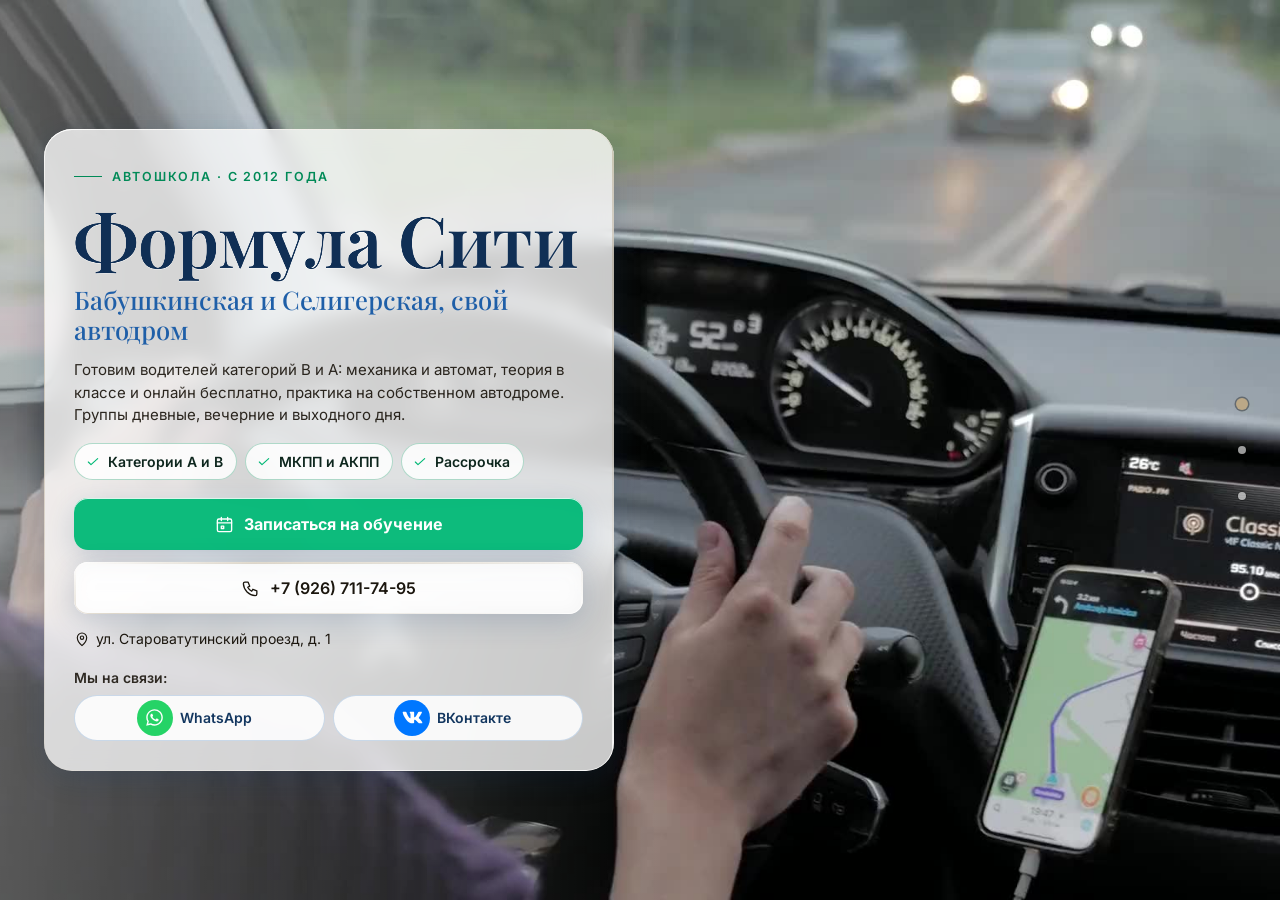
==== commit e74c14f6: "Автошкола: этап 1 — главная, цены, контакты" ====
--- a/index.html
+++ b/index.html
@@ -18,7 +18,7 @@
 <meta name="twitter:card" content="summary_large_image">
 <meta name="twitter:title" content="Автошкола «Формула Сити» в Москве — категории A и B, метро Бабушкинская">
 <meta name="twitter:description" content="Автошкола «Формула Сити» в Москве: права категории B на механике и автомате, категория A, рассрочка без процентов. Курс B — от 25 000 ₽. Телефон +7 (926) 711-74-95.">
-<meta name="theme-color" content="#fef1f0">
+<meta name="theme-color" content="#f0fef9">
 <link rel="icon" href="data:image/svg+xml,%3Csvg%20xmlns%3D%22http%3A//www.w3.org/2000/svg%22%20viewBox%3D%220%200%2064%2064%22%3E%3Crect%20width%3D%2264%22%20height%3D%2264%22%20rx%3D%2214%22%20fill%3D%22%231f5fa8%22/%3E%3Ccircle%20cx%3D%2232%22%20cy%3D%2232%22%20r%3D%2217%22%20fill%3D%22none%22%20stroke%3D%22%23fff%22%20stroke-width%3D%225%22/%3E%3Ccircle%20cx%3D%2232%22%20cy%3D%2232%22%20r%3D%225%22%20fill%3D%22%23ffc54d%22/%3E%3C/svg%3E">
 <script>document.documentElement.classList.add('js');try{var _i=parseInt(localStorage.getItem('nb_fs2'),10),_f=[1,1.15,1.3,1.5][_i];if(_f)document.documentElement.style.setProperty('--fs',_f)}catch(e){}</script>
 <style id="hero-timing">:root{--hero-d:1.2s}</style>
--- a/css/school.css
+++ b/css/school.css
@@ -1,16 +1,16 @@
-/* Автошкола «Формула Сити»: фирменные цвета цвет старого сайта #ff473e (formulacity.ru), яркая версия по образцу «Волны» и «Авто Клуба» */
-:root{--spot:184,9,0}
-html[data-theme="light"]{--accent:#8a0600;--accent-d:#8a0600;--accent-l:#b80900;--accent-soft:rgba(138,6,0,.12);--on-accent:#fff}
+/* Автошкола «Формула Сити»: фирменные цвета цвет старого сайта #00d084 (formulacity.ru), яркая версия по образцу «Волны» и «Авто Клуба» */
+:root{--spot:0,184,117}
+html[data-theme="light"]{--accent:#008a57;--accent-d:#008a57;--accent-l:#00b875;--accent-soft:rgba(0,138,87,.12);--on-accent:#fff}
 .btn-glass.btn-book,.btn-glass.btn-book:hover,.hdr .btn-primary,.mmenu .btn-primary,.sec:not(.sec-hero) .btn-primary,.btn-primary,
-html[data-theme="light"]:not([data-hc="1"]) .hdr .btn-primary,html[data-theme="light"]:not([data-hc="1"]) .sec:not(.sec-hero) .btn-primary{background:#b80900;border-color:#b80900;color:#fff}
-.btn-glass.btn-book{box-shadow:0 8px 26px rgba(184,9,0,.35)}
-.nk-sec .sec-bg{background:linear-gradient(160deg,#fef1f0 0%,#fac9c6 100%)}
+html[data-theme="light"]:not([data-hc="1"]) .hdr .btn-primary,html[data-theme="light"]:not([data-hc="1"]) .sec:not(.sec-hero) .btn-primary{background:#00b875;border-color:#00b875;color:#fff}
+.btn-glass.btn-book{box-shadow:0 8px 26px rgba(0,184,117,.35)}
+.nk-sec .sec-bg{background:linear-gradient(160deg,#f0fef9 0%,#c6fae7 100%)}
 html[data-theme="dark"] .nk-sec .sec-bg{background:linear-gradient(160deg,#17202c 0%,#222c3a 100%)}
-html[data-theme="light"]:not([data-hc="1"]) .sec:not(.sec-hero) .kicker,html[data-theme="light"]:not([data-hc="1"]) .hero-plq .kicker{color:#8a0600}
-html[data-theme="light"]:not([data-hc="1"]) .sec:not(.sec-hero) .kicker::before,html[data-theme="light"]:not([data-hc="1"]) .hero-plq .kicker::before{background:#8a0600}
-.hero-cats .ico{color:#b80900}
-.hero-cats li{color:#260e0d;border-color:rgba(138,6,0,.3)}
-html[data-theme="light"]:not([data-hc="1"]) .hdr-a11y #themeBtn{border-color:rgba(138,6,0,.6);background:rgba(138,6,0,.1);color:#8a0600}
+html[data-theme="light"]:not([data-hc="1"]) .sec:not(.sec-hero) .kicker,html[data-theme="light"]:not([data-hc="1"]) .hero-plq .kicker{color:#008a57}
+html[data-theme="light"]:not([data-hc="1"]) .sec:not(.sec-hero) .kicker::before,html[data-theme="light"]:not([data-hc="1"]) .hero-plq .kicker::before{background:#008a57}
+.hero-cats .ico{color:#00b875}
+.hero-cats li{color:#0d261d;border-color:rgba(0,138,87,.3)}
+html[data-theme="light"]:not([data-hc="1"]) .hdr-a11y #themeBtn{border-color:rgba(0,138,87,.6);background:rgba(0,138,87,.1);color:#008a57}
 .soc-max .soc-i{background:linear-gradient(135deg,#2f80ff,#7b3dff)}
 .soc-max .soc-i svg{width:26px;height:26px}
 @media screen and (min-width:768px){.a4-soc2.hero-soc{grid-template-columns:repeat(2,minmax(0,1fr))}}
@@ -22,24 +22,24 @@
 .a4-gh b{display:block;font-size:19px}
 .a4-gh small{display:block;color:var(--muted);font-size:13.5px;margin-top:2px}
 .a4-price{display:flex;flex-wrap:wrap;align-items:baseline;gap:4px 10px;margin:10px 0 8px}
-.a4-price b{font-size:26px;color:#8a0600;white-space:nowrap}
-html[data-theme="dark"] .a4-price b{color:#fb5e56}
+.a4-price b{font-size:26px;color:#008a57;white-space:nowrap}
+html[data-theme="dark"] .a4-price b{color:#56fbbe}
 .a4-price span{font-size:13.5px;color:var(--muted)}
 .a4-gl{list-style:none;margin:0;padding:0;display:grid;gap:6px}
-.a4-gl li{display:flex;justify-content:space-between;gap:10px;padding:7px 10px;border-radius:10px;background:rgba(138,6,0,.07);font-weight:600;font-size:15px}
+.a4-gl li{display:flex;justify-content:space-between;gap:10px;padding:7px 10px;border-radius:10px;background:rgba(0,138,87,.07);font-weight:600;font-size:15px}
 .a4-gl li small{font-weight:500;color:var(--muted);white-space:nowrap}
 .a4-gt{margin:8px 0 0;font-size:13.5px;color:var(--muted)}
 .a4-notes{list-style:none;margin:12px 0 0;padding:12px 16px;display:grid;grid-template-columns:repeat(2,minmax(0,1fr));gap:6px 18px;border-radius:14px;background:rgba(255,255,255,.72);font-size:14.5px}
 html[data-theme="dark"] .a4-notes{background:rgba(20,28,40,.72)}
 .a4-notes li{display:flex;gap:8px;align-items:flex-start}
-.a4-notes .ico{width:18px;height:18px;flex:none;color:#b80900;margin-top:1px}
+.a4-notes .ico{width:18px;height:18px;flex:none;color:#00b875;margin-top:1px}
 .a4-cta{margin-top:12px;display:flex;justify-content:center}
 /* «Как нас найти»: два филиала */
 .a4-contacts{display:grid;grid-template-columns:minmax(0,1.05fr) minmax(0,1fr);gap:14px;align-items:stretch}
 .a4-br2{display:grid;gap:12px}
 .a4-b{padding:14px 16px}
 .a4-bh{display:flex;flex-wrap:wrap;align-items:center;gap:4px 8px;margin-bottom:8px}
-.a4-bh .ico{width:20px;height:20px;color:#b80900}
+.a4-bh .ico{width:20px;height:20px;color:#00b875}
 .a4-bh b{font-size:18px}
 .a4-bh small{color:var(--muted);font-size:13.5px}
 .a4-bl{list-style:none;margin:0;padding:0;display:grid;gap:7px}
@@ -49,7 +49,7 @@
 .a4-contacts .mapbox{display:flex;flex-direction:column}
 .a4-contacts .map{flex:1 1 auto;min-height:220px}
 .a4-mail{display:flex;align-items:center;gap:8px;margin:10px 0 0;font-size:15px}
-.a4-mail .ico{width:18px;height:18px;color:#b80900}
+.a4-mail .ico{width:18px;height:18px;color:#00b875}
 @media (max-width:767px){
   .a4-groups,.a4-contacts,.a4-notes{grid-template-columns:1fr}
   .a4-groups{gap:10px}
@@ -73,12 +73,12 @@
 }
 /* правки после проверки */
 .hw .ch{white-space:pre}
-html .sec-hero .hero-cta .btn-glass.btn-book,html .sec-hero .hero-cta .btn-glass.btn-book:hover{background:rgba(184,9,0,.95)!important;color:#fff!important;border-color:transparent!important}
+html .sec-hero .hero-cta .btn-glass.btn-book,html .sec-hero .hero-cta .btn-glass.btn-book:hover{background:rgba(0,184,117,.95)!important;color:#fff!important;border-color:transparent!important}
 .a4-bl .addr-link{justify-self:start}
 .a4-g,.a4-b,.a4-contacts .mapbox{background:rgba(255,255,255,.92)!important}
 html[data-theme="dark"] .a4-g,html[data-theme="dark"] .a4-b,html[data-theme="dark"] .a4-contacts .mapbox{background:rgba(23,32,44,.92)!important}
 .a4-notes{background:rgba(255,255,255,.9)}
-.a4-bl .addr-link{display:inline;border-bottom:0;padding:0;margin:0;text-decoration:underline;text-decoration-color:rgba(138,6,0,.45);text-underline-offset:3px}
+.a4-bl .addr-link{display:inline;border-bottom:0;padding:0;margin:0;text-decoration:underline;text-decoration-color:rgba(0,138,87,.45);text-underline-offset:3px}
 @media (max-width:767px){.a4-contacts .mapbox{padding:12px 14px}}
 
 /* «Мы на связи»: три равные кнопки */
@@ -89,32 +89,32 @@
 .vl-pg h3{margin:0 0 2px;font-size:18px}
 .vl-pg>small{display:block;color:var(--muted);font-size:13px;margin-bottom:8px}
 .vl-pl{list-style:none;margin:0;padding:0;display:grid;gap:6px}
-.vl-pl li{display:grid;grid-template-columns:auto 1fr auto;align-items:center;gap:10px;padding:8px 10px;border-radius:10px;background:rgba(138,6,0,.07)}
-.vl-cat{min-width:46px;text-align:center;font-weight:800;font-size:15px;color:#fff;background:#b80900;border-radius:8px;padding:3px 6px;white-space:nowrap}
+.vl-pl li{display:grid;grid-template-columns:auto 1fr auto;align-items:center;gap:10px;padding:8px 10px;border-radius:10px;background:rgba(0,138,87,.07)}
+.vl-cat{min-width:46px;text-align:center;font-weight:800;font-size:15px;color:#fff;background:#00b875;border-radius:8px;padding:3px 6px;white-space:nowrap}
 .vl-pl li span{font-size:15px;font-weight:600}
-.vl-pl li b{font-size:19px;color:#8a0600;white-space:nowrap}
-html[data-theme="dark"] .vl-pl li b{color:#fb5e56}
-html[data-theme="dark"] .vl-pl li{background:rgba(251,94,86,.08)}
+.vl-pl li b{font-size:19px;color:#008a57;white-space:nowrap}
+html[data-theme="dark"] .vl-pl li b{color:#56fbbe}
+html[data-theme="dark"] .vl-pl li{background:rgba(86,251,190,.08)}
 /* «Как нас найти»: офисы по городам, раскрываются */
 .vl-contacts{display:grid;grid-template-columns:minmax(0,1.1fr) minmax(0,1fr);gap:14px;align-items:stretch}
 .vl-offs{padding:6px 14px;display:flex;flex-direction:column}
-.vl-grp{border-bottom:1px solid rgba(138,6,0,.15)}
+.vl-grp{border-bottom:1px solid rgba(0,138,87,.15)}
 .vl-grp:last-of-type{border-bottom:0}
 .vl-grp summary{list-style:none;cursor:pointer;display:flex;align-items:center;gap:8px;padding:10px 0;font-weight:700;font-size:17px}
 .vl-grp summary::-webkit-details-marker{display:none}
-.vl-grp summary .ico{width:20px;height:20px;color:#b80900;flex:none}
+.vl-grp summary .ico{width:20px;height:20px;color:#00b875;flex:none}
 .vl-grp summary small{font-weight:500;color:var(--muted);font-size:13px}
 .vl-grp summary::after{content:"";margin-left:auto;width:9px;height:9px;border-right:2px solid currentColor;border-bottom:2px solid currentColor;transform:rotate(45deg);transition:transform .2s;opacity:.6}
 .vl-grp[open] summary::after{transform:rotate(-135deg)}
 .vl-ol{list-style:none;margin:0 0 10px;padding:0;display:grid;gap:6px}
 .vl-ol li{display:grid;gap:1px;font-size:15px;padding-left:28px}
 .vl-ol .addr-note{font-size:13px;color:var(--muted)}
-.vl-ol .addr-link{justify-self:start;display:inline;border-bottom:0;padding:0;margin:0;text-decoration:underline;text-decoration-color:rgba(138,6,0,.45);text-underline-offset:3px}
+.vl-ol .addr-link{justify-self:start;display:inline;border-bottom:0;padding:0;margin:0;text-decoration:underline;text-decoration-color:rgba(0,138,87,.45);text-underline-offset:3px}
 .vl-more{margin:6px 0 4px;font-size:13px;color:var(--muted)}
 .vl-contacts .mapbox{display:flex;flex-direction:column}
 .vl-contacts .map{flex:1 1 auto;min-height:220px}
 .vl-tel{display:flex;flex-wrap:wrap;align-items:center;gap:4px 12px;margin:10px 0 0;font-size:15px}
-.vl-tel .ico{width:18px;height:18px;color:#b80900}
+.vl-tel .ico{width:18px;height:18px;color:#00b875}
 .vl-offs,.vl-pg,.vl-contacts .mapbox{background:rgba(255,255,255,.92)!important}
 html[data-theme="dark"] .vl-offs,html[data-theme="dark"] .vl-pg,html[data-theme="dark"] .vl-contacts .mapbox{background:rgba(15,29,43,.92)!important}
 @media (max-width:767px){
@@ -141,32 +141,32 @@
 @keyframes vlrdash{to{stroke-dashoffset:-80}}
 .vlr-v{animation:vlrgo var(--t,14s) linear infinite;animation-delay:var(--d,0s)}
 @keyframes vlrgo{from{transform:translateX(-420px)}to{transform:translateX(2020px)}}
-.vlr-body{fill:#b80900}.vlr-body2{fill:#2be5ee}.vlr-body3{fill:#475569}
+.vlr-body{fill:#00b875}.vlr-body2{fill:#ee2b72}.vlr-body3{fill:#475569}
 .vlr-glass{fill:#dbeaf5}.vlr-wheel{fill:#1e293b}.vlr-lamp{fill:#fff3c4}
 .vlr-plate{fill:#fff;stroke:#1e293b;stroke-width:1.5}
-.vlr-plt{font:800 20px Arial,Helvetica,sans-serif;fill:#260e0d;text-anchor:middle}
+.vlr-plt{font:800 20px Arial,Helvetica,sans-serif;fill:#0d261d;text-anchor:middle}
 html[data-theme="dark"] .vlr-band{fill:rgba(255,255,255,.05)}
 html[data-theme="dark"] .vlr-edge,html[data-theme="dark"] .vlr-dash{stroke:rgba(255,255,255,.3)}
 .vl-scheme{opacity:.7}
 .vls-sea{fill:rgba(16,123,177,.13)}
 .vls-river{fill:none;stroke:rgba(16,123,177,.3);stroke-width:14;stroke-linecap:round}
 .vls-wave{fill:none;stroke:rgba(255,255,255,.7);stroke-width:3;stroke-dasharray:40 30;animation:vlrdash 3s linear infinite}
-.vls-route{fill:none;stroke:rgba(184,9,0,.35);stroke-width:3;stroke-dasharray:3 9;stroke-linecap:round}
-.vls-dot{fill:#2be5ee}
-.vls-pt{fill:#b80900;stroke:#fff;stroke-width:3}
-.vls-hub{fill:#8a0600;stroke:#fff;stroke-width:4}
-.vls-ring{fill:none;stroke:#b80900;stroke-width:3;transform-box:fill-box;transform-origin:center;animation:vlring 3.6s ease-out infinite;opacity:0}
+.vls-route{fill:none;stroke:rgba(0,184,117,.35);stroke-width:3;stroke-dasharray:3 9;stroke-linecap:round}
+.vls-dot{fill:#ee2b72}
+.vls-pt{fill:#00b875;stroke:#fff;stroke-width:3}
+.vls-hub{fill:#008a57;stroke:#fff;stroke-width:4}
+.vls-ring{fill:none;stroke:#00b875;stroke-width:3;transform-box:fill-box;transform-origin:center;animation:vlring 3.6s ease-out infinite;opacity:0}
 @keyframes vlring{0%{transform:scale(.4);opacity:.8}100%{transform:scale(2.6);opacity:0}}
 .vls-lbl{font:600 22px Inter,Arial,sans-serif;fill:rgba(11,42,61,.55)}
 html[data-theme="dark"] .vls-sea{fill:rgba(16,123,177,.22)}
-html[data-theme="dark"] .vls-route{stroke:rgba(251,94,86,.35)}
+html[data-theme="dark"] .vls-route{stroke:rgba(86,251,190,.35)}
 html[data-theme="dark"] .vls-pt{stroke:#0f1d2b}
-html[data-theme="dark"] .vls-ring{stroke:#fb5e56}
+html[data-theme="dark"] .vls-ring{stroke:#56fbbe}
 html[data-theme="dark"] .vls-lbl{fill:rgba(220,236,246,.5)}
 html[data-theme="dark"] .vls-wave{stroke:rgba(255,255,255,.2)}
 .sec:not(.active) .a4bg *{animation-play-state:paused!important}
 @media (prefers-reduced-motion:reduce){.a4bg *{animation:none!important}}
-html .sec-hero .hero-cta .btn-glass.btn-book,html .sec-hero .hero-cta .btn-glass.btn-book:hover{background:rgba(184,9,0,.95)!important;color:#fff!important;border-color:transparent!important}
+html .sec-hero .hero-cta .btn-glass.btn-book,html .sec-hero .hero-cta .btn-glass.btn-book:hover{background:rgba(0,184,117,.95)!important;color:#fff!important;border-color:transparent!important}
 @media (max-width:767px){
   .vl-contacts .a4-mail{display:none}
   .vl-contacts .map-actions{display:grid;grid-template-columns:1fr 1fr;gap:8px;margin-top:8px}
@@ -174,18 +174,18 @@
   .vl-more{font-size:12.5px}
 }
 /* яркий фон: фирменные зелёный и коралловый насыщеннее и контрастнее (Сергей 12.11) */
-.nk-sec .sec-bg{background:radial-gradient(circle at 88% 10%,rgba(71,237,245,.8),rgba(71,237,245,0) 36%),radial-gradient(circle at 6% 94%,rgba(251,235,182,.6),rgba(251,235,182,0) 42%),linear-gradient(150deg,#f43c34 0%,#d41a11 46%,#97130c 100%)}
-html[data-theme="dark"] .nk-sec .sec-bg{background:radial-gradient(circle at 88% 10%,rgba(71,237,245,.4),rgba(71,237,245,0) 38%),linear-gradient(150deg,#521714 0%,#39100e 55%,#210908 100%)}
+.nk-sec .sec-bg{background:radial-gradient(circle at 88% 10%,rgba(245,71,135,.8),rgba(245,71,135,0) 36%),radial-gradient(circle at 6% 94%,rgba(182,227,251,.6),rgba(182,227,251,0) 42%),linear-gradient(150deg,#34f4ae 0%,#11d48d 46%,#0c9764 100%)}
+html[data-theme="dark"] .nk-sec .sec-bg{background:radial-gradient(circle at 88% 10%,rgba(245,71,135,.4),rgba(245,71,135,0) 38%),linear-gradient(150deg,#14523b 0%,#0e3929 55%,#082118 100%)}
 .vl-road,.vl-scheme{opacity:.95}
 .vlr-band{fill:rgba(6,40,72,.3)}
 .vlr-edge,.vlr-dash{stroke:rgba(255,255,255,.92)}
-.vlr-body{fill:#2be5ee}.vlr-body2{fill:#fff}.vlr-body3{fill:#0b3a5e}
+.vlr-body{fill:#ee2b72}.vlr-body2{fill:#fff}.vlr-body3{fill:#0b3a5e}
 .vls-sea{fill:rgba(255,255,255,.18)}
 .vls-river{stroke:rgba(255,255,255,.4)}
 .vls-wave{stroke:rgba(255,255,255,.85)}
 .vls-route{stroke:rgba(255,255,255,.8)}
-.vls-pt{fill:#2be5ee;stroke:#97130c}
-.vls-hub{fill:#fff;stroke:#97130c}
+.vls-pt{fill:#ee2b72;stroke:#0c9764}
+.vls-hub{fill:#fff;stroke:#0c9764}
 .vls-ring{stroke:#fff}
 .vls-dot{fill:#fff3a0}
 .vls-lbl{fill:rgba(255,255,255,.95);font-weight:700}
@@ -200,19 +200,19 @@
 .soc-max .soc-i svg{width:26px;height:26px}
 /* третий экран: таблица цен */
 .ac-tbl{padding:8px 14px}
-.ac-tr{display:grid;grid-template-columns:minmax(0,1.35fr) repeat(3,minmax(0,1fr));gap:8px;align-items:center;padding:9px 0;border-bottom:1px solid rgba(138,6,0,.12)}
+.ac-tr{display:grid;grid-template-columns:minmax(0,1.35fr) repeat(3,minmax(0,1fr));gap:8px;align-items:center;padding:9px 0;border-bottom:1px solid rgba(0,138,87,.12)}
 .ac-tr:last-child{border-bottom:0}
 .ac-th{font-size:12px;text-transform:uppercase;letter-spacing:.06em;color:var(--muted);padding:4px 0}
 .ac-th span:not(:first-child),.ac-tr>b{text-align:right}
 .ac-c{display:flex;flex-wrap:wrap;align-items:center;gap:2px 8px;font-weight:600;font-size:15px}
-.ac-c i{font-style:normal;min-width:38px;text-align:center;font-weight:800;color:#fff;background:#b80900;border-radius:8px;padding:3px 6px}
+.ac-c i{font-style:normal;min-width:38px;text-align:center;font-weight:800;color:#fff;background:#00b875;border-radius:8px;padding:3px 6px}
 .ac-c small{flex-basis:100%;font-weight:500;color:var(--muted);font-size:12.5px}
-.ac-tr>b{font-size:17px;color:#8a0600;white-space:nowrap}
-html[data-theme="dark"] .ac-tr>b{color:#fb5e56}
+.ac-tr>b{font-size:17px;color:#008a57;white-space:nowrap}
+html[data-theme="dark"] .ac-tr>b{color:#56fbbe}
 .ac-extra{margin-top:10px;padding:10px 14px;font-size:14.5px}
 .ac-extra b{white-space:nowrap}
 .ac-tbl,.ac-extra{background:rgba(255,255,255,.94)!important}
-html[data-theme="dark"] .ac-tbl,html[data-theme="dark"] .ac-extra{background:rgba(33,9,8,.93)!important}
+html[data-theme="dark"] .ac-tbl,html[data-theme="dark"] .ac-extra{background:rgba(8,33,24,.93)!important}
 .ac-ln{width:14px;height:14px;border-radius:50%;background:var(--lc);flex:none;box-shadow:0 0 0 3px rgba(255,255,255,.9)}
 @media (max-width:767px){
   .ac-tbl{padding:4px 10px}
@@ -226,10 +226,10 @@
 .ac-dash,.ac-metro{opacity:.95}
 .acd-face{fill:rgba(5,40,20,.35);stroke:rgba(255,255,255,.55);stroke-width:4}
 .acd-arc{fill:none;stroke:rgba(255,255,255,.85);stroke-width:14;stroke-linecap:round}
-.acd-red{fill:none;stroke:#2be5ee;stroke-width:14}
+.acd-red{fill:none;stroke:#ee2b72;stroke-width:14}
 .acd-tick{stroke:rgba(255,255,255,.9);stroke-width:5;stroke-linecap:round}
 .acd-num{font:700 26px Inter,Arial,sans-serif;fill:rgba(255,255,255,.9);text-anchor:middle}
-.acd-needle path{fill:#2be5ee}
+.acd-needle path{fill:#ee2b72}
 .acd-n1{animation:acdspd 8s ease-in-out infinite}
 .acd-n2{animation:acdrpm 8s ease-in-out infinite}
 @keyframes acdspd{0%,8%{transform:rotate(-120deg)}40%{transform:rotate(45deg)}55%{transform:rotate(25deg)}75%{transform:rotate(60deg)}100%{transform:rotate(-120deg)}}
